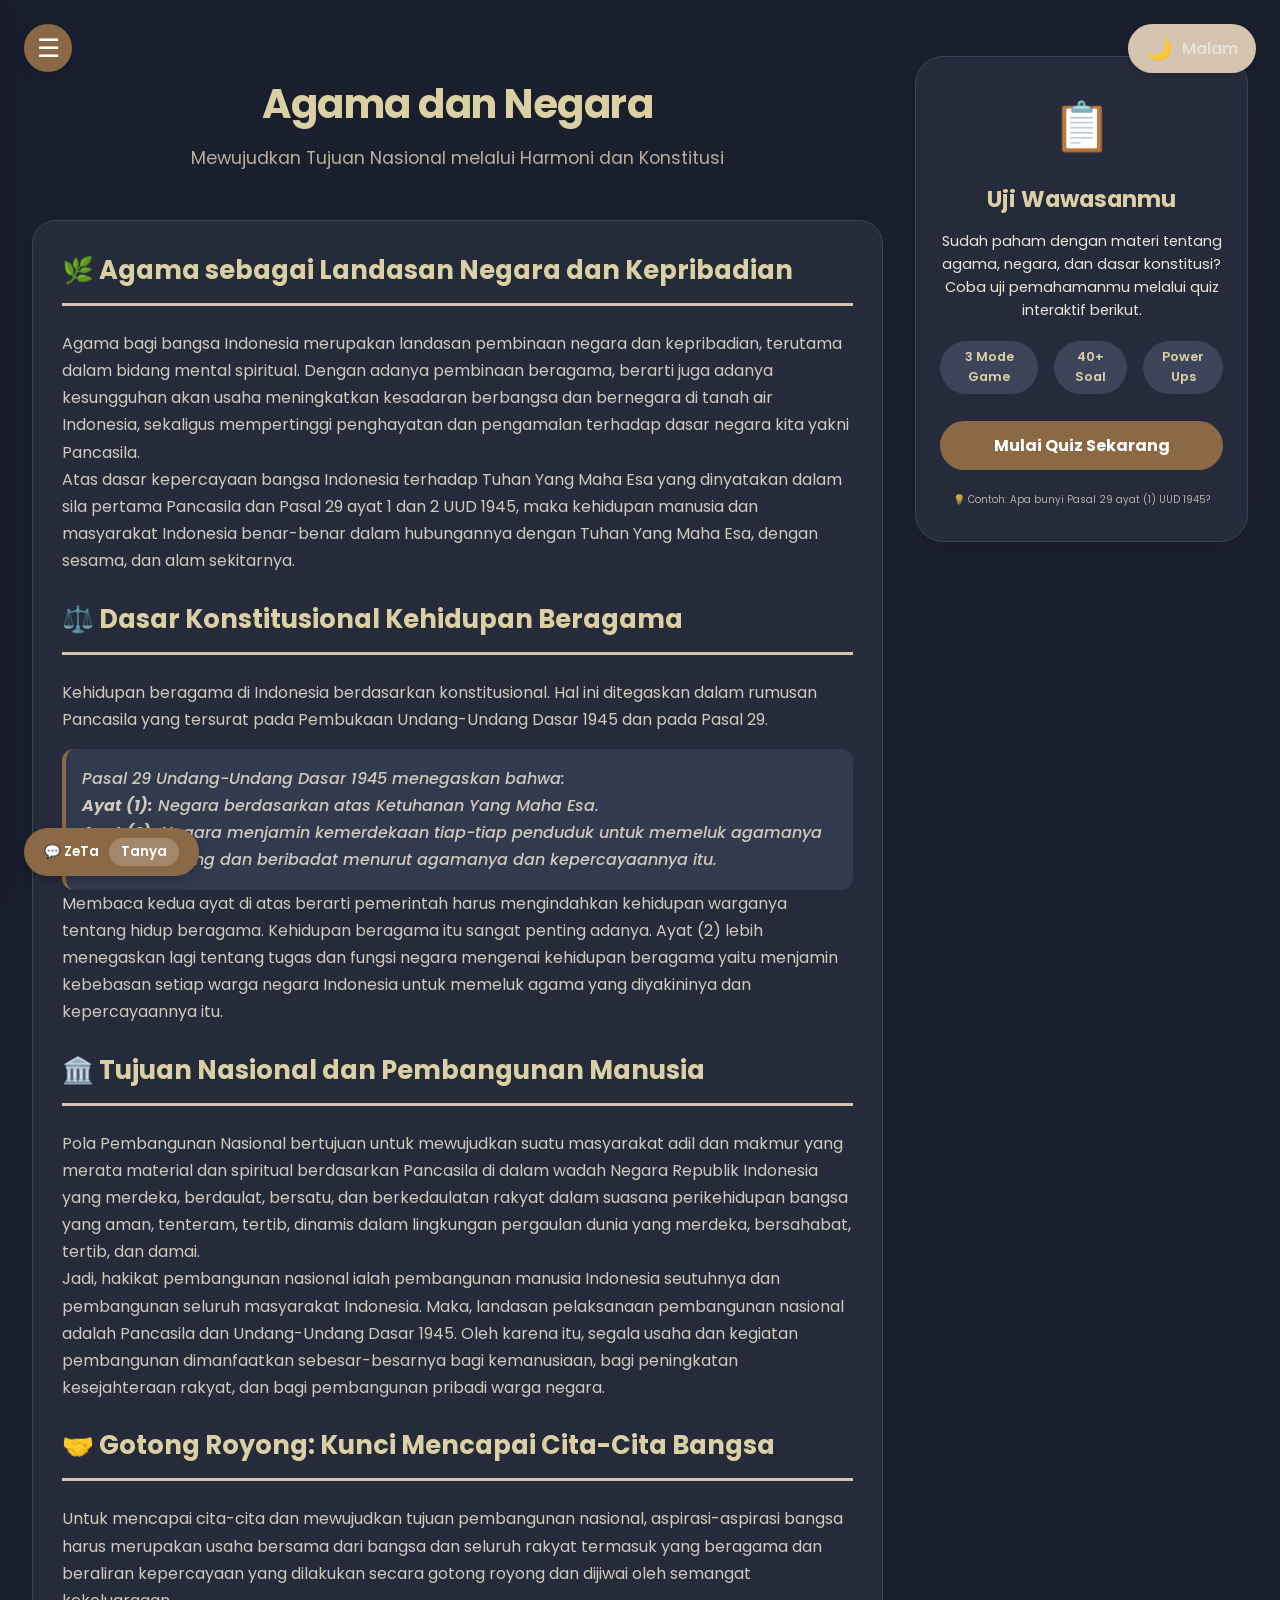
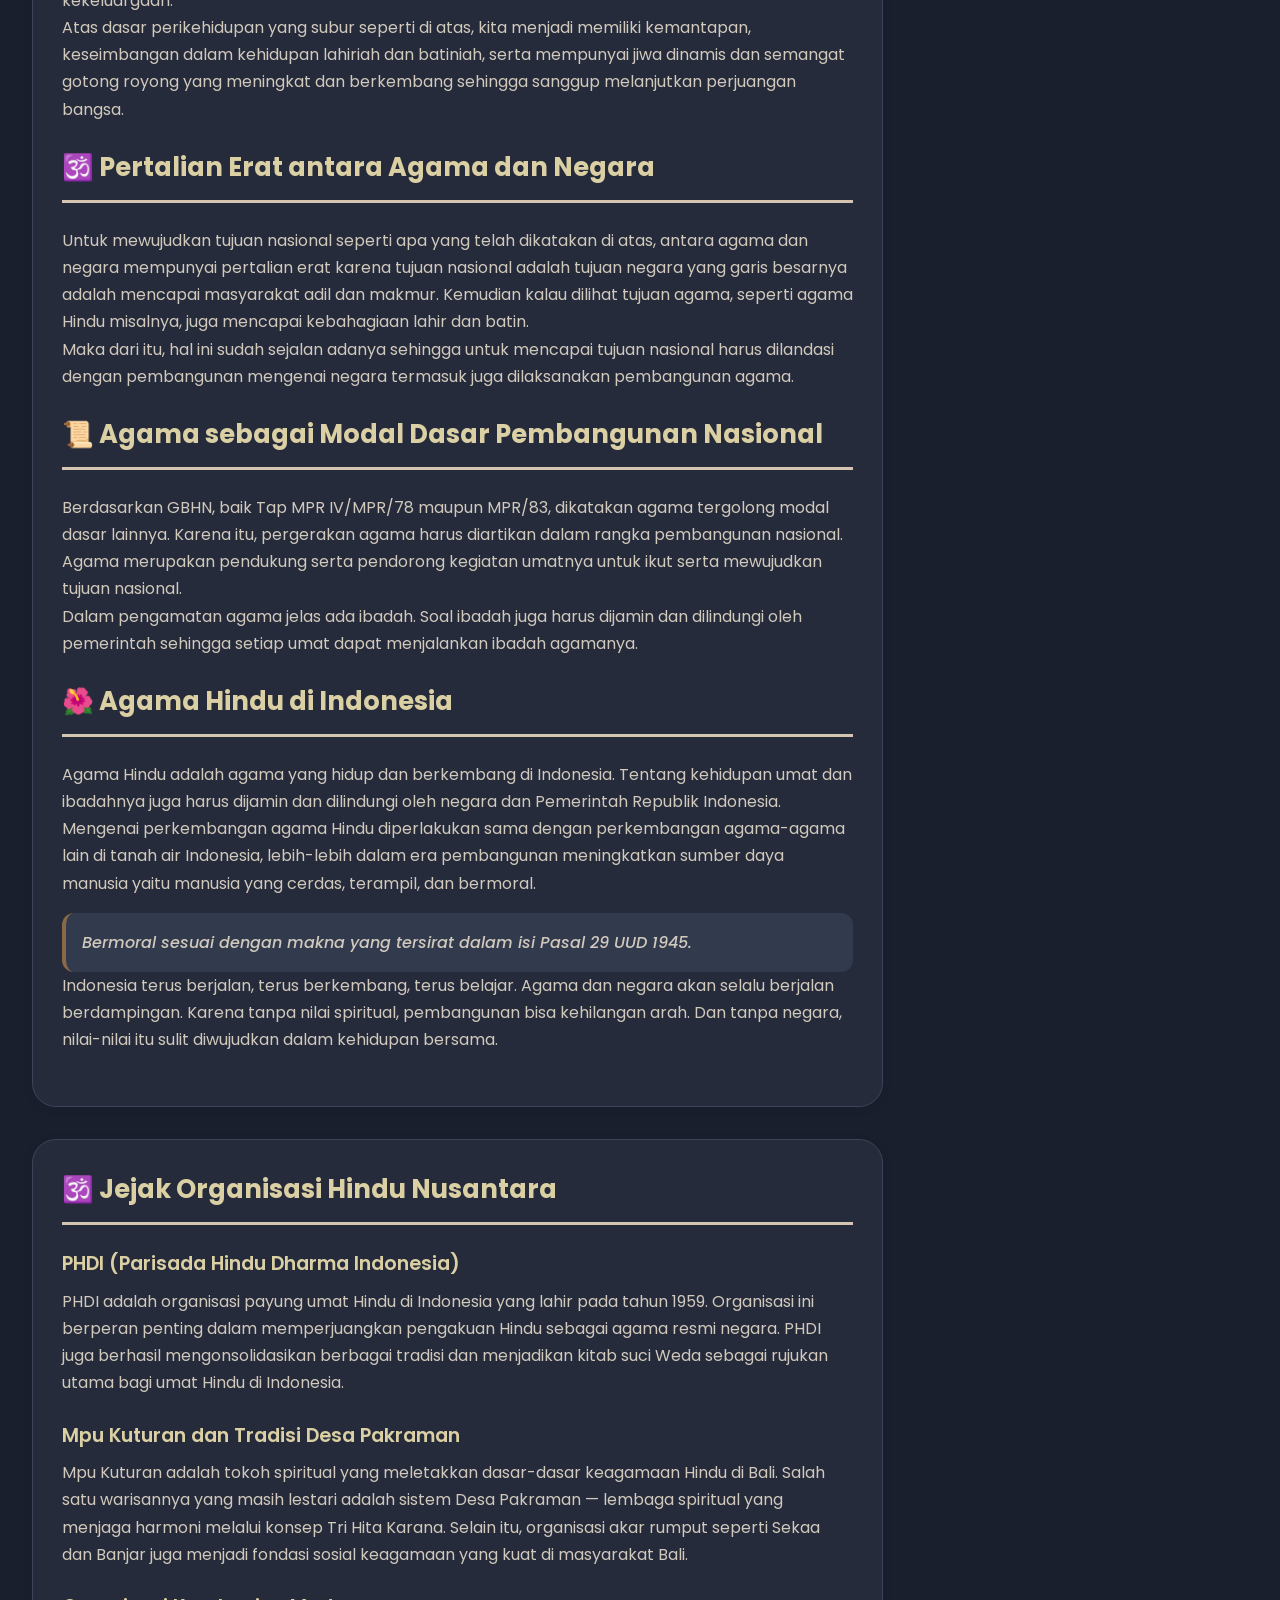
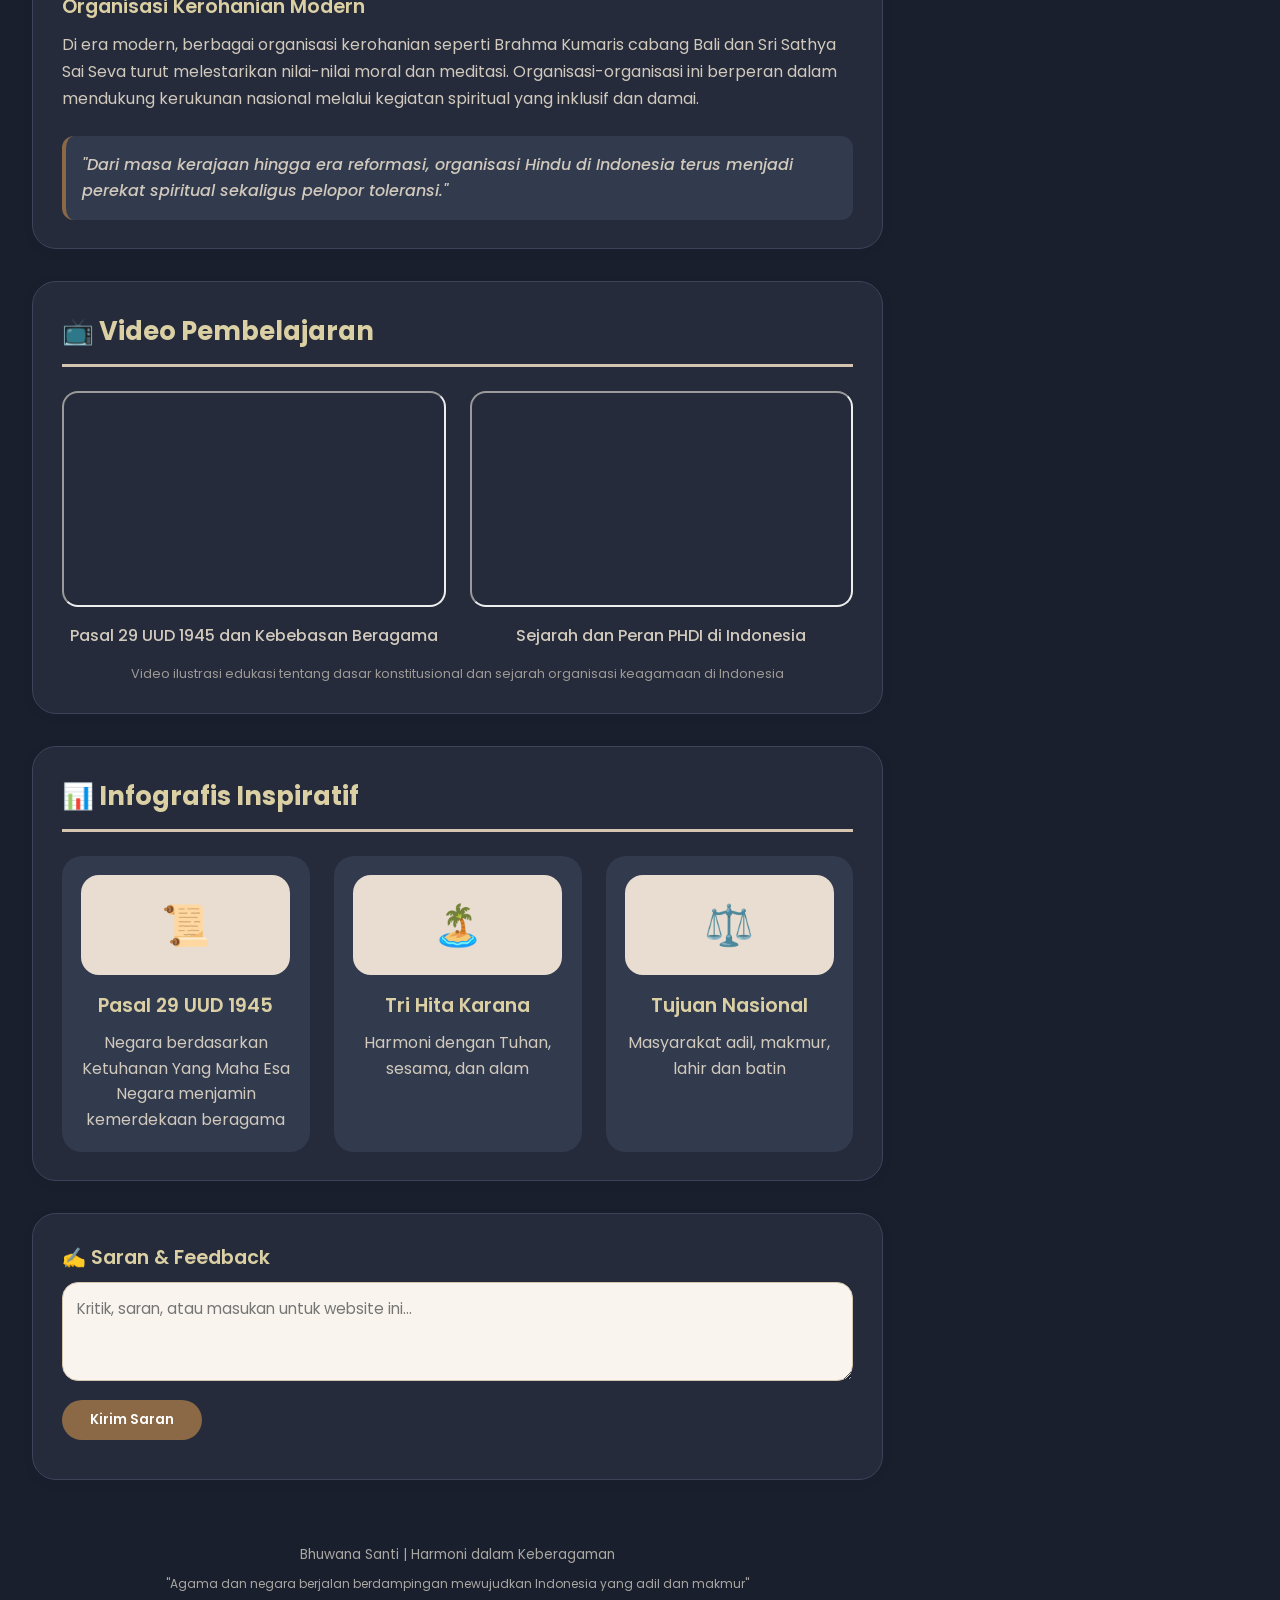
==== index.html @ 7b86520b "first deploy" ====
<!DOCTYPE html>
<html lang="id">
<head>
  <meta charset="UTF-8">
  <meta name="viewport" content="width=device-width, initial-scale=1.0, user-scalable=yes">
  <title>Bhuwana Santi | Harmoni Agama & Negara</title>
  <link rel="stylesheet" href="css/style.css">
  <link href="https://fonts.googleapis.com/css2?family=Poppins:wght@300;400;500;600;700;800&family=Quicksand:wght@400;500;600;700&display=swap" rel="stylesheet">
</head>
<body>

<div class="app-wrapper">
  <!-- Menu Hamburg -->
  <button class="menu-btn" id="menuBtn">☰</button>
  <div class="sidebar-overlay" id="sidebarOverlay"></div>
  <div class="sidebar-panel" id="sidebarPanel">
    <button class="close-side" id="closeSidebarBtn">✕</button>
    <div class="nav-links">
      <button class="nav-home nav-item">🏠 Beranda</button>
      <button class="nav-bot nav-item">💬 Tanya Bot ZeTa</button>
      <button class="nav-quiz nav-item">📋 Quiz Game</button>
      <button class="nav-feedback nav-item">✍️ Feedback & Saran</button>
    </div>
  </div>

  <!-- Fitur Siang Malam -->
  <div class="theme-toggle" id="dayNightToggle">
    <span class="toggle-icon" id="toggleIcon">☀️</span>
    <span id="modeLabel">Siang</span>
  </div>

  <!-- Bot pojok kiri bawah -->
  <button class="zeta-bot-float" id="openChatFloat">
    <span>💬 ZeTa</span>
    <span class="bubble-icon">Tanya</span>
  </button>

  <!-- Chat widget besar -->
  <div class="chat-widget-large" id="chatWidget">
    <div class="chat-header-large">
      <span>🤖 ZeTa | Asisten Spiritual & Sejarah Hindu</span>
      <button class="close-chat" id="closeChatBtn">✕</button>
    </div>
    <div class="chat-body-large" id="chatBody">
      <div class="bot-message">Salam sejahtera! Saya ZeTa, asisten virtual yang siap menjawab pertanyaan seputar hubungan agama dan negara, dasar konstitusi, serta nilai-nilai spiritual. Silakan bertanya!</div>
    </div>
    <div class="chat-input-area-large">
      <input type="text" id="chatInput" placeholder="Tanyakan sesuatu tentang agama, negara, atau UUD 1945...">
      <button id="sendChatBtn">Kirim</button>
    </div>
  </div>

  <!-- Layout Utama: 70% konten + 30% sidebar quiz -->
  <div class="main-layout">
    <!-- KOLOM KIRI (70% - MATERI UTAMA) -->
    <div class="content-main" id="mainContent">
      <!-- Hero -->
      <div class="hero-tulisan">
        <h1>Agama dan Negara</h1>
        <p>Mewujudkan Tujuan Nasional melalui Harmoni dan Konstitusi</p>
      </div>

      <!-- ========== MATERI UTAMA BERDASARKAN SOURCE ========== -->
      <section class="card materi-utama" id="materiSection">
        
        <div class="materi-block">
          <h2>🌿 Agama sebagai Landasan Negara dan Kepribadian</h2>
          <p>Agama bagi bangsa Indonesia merupakan landasan pembinaan negara dan kepribadian, terutama dalam bidang mental spiritual. Dengan adanya pembinaan beragama, berarti juga adanya kesungguhan akan usaha meningkatkan kesadaran berbangsa dan bernegara di tanah air Indonesia, sekaligus mempertinggi penghayatan dan pengamalan terhadap dasar negara kita yakni Pancasila.</p>
          <p>Atas dasar kepercayaan bangsa Indonesia terhadap Tuhan Yang Maha Esa yang dinyatakan dalam sila pertama Pancasila dan Pasal 29 ayat 1 dan 2 UUD 1945, maka kehidupan manusia dan masyarakat Indonesia benar-benar dalam hubungannya dengan Tuhan Yang Maha Esa, dengan sesama, dan alam sekitarnya.</p>
        </div>

        <div class="materi-block">
          <h2>⚖️ Dasar Konstitusional Kehidupan Beragama</h2>
          <p>Kehidupan beragama di Indonesia berdasarkan konstitusional. Hal ini ditegaskan dalam rumusan Pancasila yang tersurat pada Pembukaan Undang-Undang Dasar 1945 dan pada Pasal 29.</p>
          <p class="quote-text">Pasal 29 Undang-Undang Dasar 1945 menegaskan bahwa:<br>
          <strong>Ayat (1):</strong> Negara berdasarkan atas Ketuhanan Yang Maha Esa.<br>
          <strong>Ayat (2):</strong> Negara menjamin kemerdekaan tiap-tiap penduduk untuk memeluk agamanya masing-masing dan beribadat menurut agamanya dan kepercayaannya itu.</p>
          <p>Membaca kedua ayat di atas berarti pemerintah harus mengindahkan kehidupan warganya tentang hidup beragama. Kehidupan beragama itu sangat penting adanya. Ayat (2) lebih menegaskan lagi tentang tugas dan fungsi negara mengenai kehidupan beragama yaitu menjamin kebebasan setiap warga negara Indonesia untuk memeluk agama yang diyakininya dan kepercayaannya itu.</p>
        </div>

        <div class="materi-block">
          <h2>🏛️ Tujuan Nasional dan Pembangunan Manusia</h2>
          <p>Pola Pembangunan Nasional bertujuan untuk mewujudkan suatu masyarakat adil dan makmur yang merata material dan spiritual berdasarkan Pancasila di dalam wadah Negara Republik Indonesia yang merdeka, berdaulat, bersatu, dan berkedaulatan rakyat dalam suasana perikehidupan bangsa yang aman, tenteram, tertib, dinamis dalam lingkungan pergaulan dunia yang merdeka, bersahabat, tertib, dan damai.</p>
          <p>Jadi, hakikat pembangunan nasional ialah pembangunan manusia Indonesia seutuhnya dan pembangunan seluruh masyarakat Indonesia. Maka, landasan pelaksanaan pembangunan nasional adalah Pancasila dan Undang-Undang Dasar 1945. Oleh karena itu, segala usaha dan kegiatan pembangunan dimanfaatkan sebesar-besarnya bagi kemanusiaan, bagi peningkatan kesejahteraan rakyat, dan bagi pembangunan pribadi warga negara.</p>
        </div>

        <div class="materi-block">
          <h2>🤝 Gotong Royong: Kunci Mencapai Cita-Cita Bangsa</h2>
          <p>Untuk mencapai cita-cita dan mewujudkan tujuan pembangunan nasional, aspirasi-aspirasi bangsa harus merupakan usaha bersama dari bangsa dan seluruh rakyat termasuk yang beragama dan beraliran kepercayaan yang dilakukan secara gotong royong dan dijiwai oleh semangat kekeluargaan.</p>
          <p>Atas dasar perikehidupan yang subur seperti di atas, kita menjadi memiliki kemantapan, keseimbangan dalam kehidupan lahiriah dan batiniah, serta mempunyai jiwa dinamis dan semangat gotong royong yang meningkat dan berkembang sehingga sanggup melanjutkan perjuangan bangsa.</p>
        </div>

        <div class="materi-block">
          <h2>🕉️ Pertalian Erat antara Agama dan Negara</h2>
          <p>Untuk mewujudkan tujuan nasional seperti apa yang telah dikatakan di atas, antara agama dan negara mempunyai pertalian erat karena tujuan nasional adalah tujuan negara yang garis besarnya adalah mencapai masyarakat adil dan makmur. Kemudian kalau dilihat tujuan agama, seperti agama Hindu misalnya, juga mencapai kebahagiaan lahir dan batin.</p>
          <p>Maka dari itu, hal ini sudah sejalan adanya sehingga untuk mencapai tujuan nasional harus dilandasi dengan pembangunan mengenai negara termasuk juga dilaksanakan pembangunan agama.</p>
        </div>

        <div class="materi-block">
          <h2>📜 Agama sebagai Modal Dasar Pembangunan Nasional</h2>
          <p>Berdasarkan GBHN, baik Tap MPR IV/MPR/78 maupun MPR/83, dikatakan agama tergolong modal dasar lainnya. Karena itu, pergerakan agama harus diartikan dalam rangka pembangunan nasional. Agama merupakan pendukung serta pendorong kegiatan umatnya untuk ikut serta mewujudkan tujuan nasional.</p>
          <p>Dalam pengamatan agama jelas ada ibadah. Soal ibadah juga harus dijamin dan dilindungi oleh pemerintah sehingga setiap umat dapat menjalankan ibadah agamanya.</p>
        </div>

        <div class="materi-block">
          <h2>🌺 Agama Hindu di Indonesia</h2>
          <p>Agama Hindu adalah agama yang hidup dan berkembang di Indonesia. Tentang kehidupan umat dan ibadahnya juga harus dijamin dan dilindungi oleh negara dan Pemerintah Republik Indonesia. Mengenai perkembangan agama Hindu diperlakukan sama dengan perkembangan agama-agama lain di tanah air Indonesia, lebih-lebih dalam era pembangunan meningkatkan sumber daya manusia yaitu manusia yang cerdas, terampil, dan bermoral.</p>
          <p class="quote-text">Bermoral sesuai dengan makna yang tersirat dalam isi Pasal 29 UUD 1945.</p>
          <p>Indonesia terus berjalan, terus berkembang, terus belajar. Agama dan negara akan selalu berjalan berdampingan. Karena tanpa nilai spiritual, pembangunan bisa kehilangan arah. Dan tanpa negara, nilai-nilai itu sulit diwujudkan dalam kehidupan bersama.</p>
        </div>
      </section>

      <!-- Sejarah Organisasi Hindu di Indonesia -->
      <section class="card">
        <h2>🕉️ Jejak Organisasi Hindu Nusantara</h2>
        
        <div class="materi-block">
          <h3>PHDI (Parisada Hindu Dharma Indonesia)</h3>
          <p>PHDI adalah organisasi payung umat Hindu di Indonesia yang lahir pada tahun 1959. Organisasi ini berperan penting dalam memperjuangkan pengakuan Hindu sebagai agama resmi negara. PHDI juga berhasil mengonsolidasikan berbagai tradisi dan menjadikan kitab suci Weda sebagai rujukan utama bagi umat Hindu di Indonesia.</p>
        </div>

        <div class="materi-block">
          <h3>Mpu Kuturan dan Tradisi Desa Pakraman</h3>
          <p>Mpu Kuturan adalah tokoh spiritual yang meletakkan dasar-dasar keagamaan Hindu di Bali. Salah satu warisannya yang masih lestari adalah sistem Desa Pakraman — lembaga spiritual yang menjaga harmoni melalui konsep Tri Hita Karana. Selain itu, organisasi akar rumput seperti Sekaa dan Banjar juga menjadi fondasi sosial keagamaan yang kuat di masyarakat Bali.</p>
        </div>

        <div class="materi-block">
          <h3>Organisasi Kerohanian Modern</h3>
          <p>Di era modern, berbagai organisasi kerohanian seperti Brahma Kumaris cabang Bali dan Sri Sathya Sai Seva turut melestarikan nilai-nilai moral dan meditasi. Organisasi-organisasi ini berperan dalam mendukung kerukunan nasional melalui kegiatan spiritual yang inklusif dan damai.</p>
        </div>

        <p class="quote-text">"Dari masa kerajaan hingga era reformasi, organisasi Hindu di Indonesia terus menjadi perekat spiritual sekaligus pelopor toleransi."</p>
      </section>

      <!-- Video pembelajaran -->
      <section class="card">
        <h2>📺 Video Pembelajaran</h2>
        <div class="video-wrapper">
          <div class="video-card">
            <iframe src="https://www.youtube.com/embed/3bBm6S4QkUQ" title="Video Edukasi 1" allowfullscreen></iframe>
            <p>Pasal 29 UUD 1945 dan Kebebasan Beragama</p>
          </div>
          <div class="video-card">
            <iframe src="https://www.youtube.com/embed/9xIuK29E4ro" title="Video Edukasi 2" allowfullscreen></iframe>
            <p>Sejarah dan Peran PHDI di Indonesia</p>
          </div>
        </div>
        <p class="video-note">Video ilustrasi edukasi tentang dasar konstitusional dan sejarah organisasi keagamaan di Indonesia</p>
      </section>

      <!-- Infografis visual -->
      <section class="card">
        <h2>📊 Infografis Inspiratif</h2>
        <div class="infografis-grid">
          <div class="infografis-item">
            <div class="infografis-img-placeholder">
              <span class="infografis-icon">📜</span>
            </div>
            <h3>Pasal 29 UUD 1945</h3>
            <p>Negara berdasarkan Ketuhanan Yang Maha Esa<br>Negara menjamin kemerdekaan beragama</p>
          </div>
          <div class="infografis-item">
            <div class="infografis-img-placeholder">
              <span class="infografis-icon">🏝️</span>
            </div>
            <h3>Tri Hita Karana</h3>
            <p>Harmoni dengan Tuhan, sesama, dan alam</p>
          </div>
          <div class="infografis-item">
            <div class="infografis-img-placeholder">
              <span class="infografis-icon">⚖️</span>
            </div>
            <h3>Tujuan Nasional</h3>
            <p>Masyarakat adil, makmur, lahir dan batin</p>
          </div>
        </div>
      </section>

      <!-- Feedback & saran -->
      <section class="card feedback-section" id="feedbackSection">
        <h3>✍️ Saran & Feedback</h3>
        <textarea id="feedbackText" rows="3" placeholder="Kritik, saran, atau masukan untuk website ini..."></textarea>
        <button id="submitFeedbackBtn" class="btn-submit">Kirim Saran</button>
        <p id="feedbackMsg" class="feedback-message"></p>
      </section>
      
      <footer>
        <p>Bhuwana Santi | Harmoni dalam Keberagaman</p>
        <p style="font-size: 0.75rem; margin-top: 0.5rem;">"Agama dan negara berjalan berdampingan mewujudkan Indonesia yang adil dan makmur"</p>
      </footer>
    </div>

    <!-- KOLOM KANAN (30% - QUIZ COVER) -->
    <div class="sidebar-quiz">
      <div class="quiz-cover-card">
        <div class="quiz-cover-icon">📋</div>
        <h3>Uji Wawasanmu</h3>
        <p>Sudah paham dengan materi tentang agama, negara, dan dasar konstitusi? Coba uji pemahamanmu melalui quiz interaktif berikut.</p>
        <div class="quiz-stats">
          <span class="stat-badge">3 Mode Game</span>
          <span class="stat-badge">40+ Soal</span>
          <span class="stat-badge">Power Ups</span>
        </div>
        <button class="btn-start-quiz" id="startQuizBtn">Mulai Quiz Sekarang</button>
        <div class="quiz-preview">
          <small>💡 Contoh: Apa bunyi Pasal 29 ayat (1) UUD 1945?</small>
        </div>
      </div>
    </div>
  </div>
</div>

<script src="js/main.js"></script>
</body>
</html>
---- css/style.css ----
/* ========== GLOBAL RESET ========== */
* {
  margin: 0;
  padding: 0;
  box-sizing: border-box;
}

body {
  background-color: #F5EDE0;
  color: #2D2418;
  font-family: 'Poppins', 'Quicksand', 'Segoe UI', sans-serif;
  line-height: 1.6;
  transition: background 0.3s ease, color 0.3s ease;
}

/* Mode Malam - Kontras tetap terjaga */
body.night-mode {
  background-color: #1a1f2e;
  color: #E8E2D4;
}

body.night-mode .card,
body.night-mode .sidebar-panel,
body.night-mode .feedback-section,
body.night-mode .quiz-cover-card,
body.night-mode .chat-widget-large,
body.night-mode .quiz-game-container {
  background-color: #252B3B;
  color: #ECE5D8;
  border-color: #3D4459;
}

body.night-mode .materi-block h3,
body.night-mode .card h2,
body.night-mode .card h3 {
  color: #DBCFA4;
}

body.night-mode .quiz-option-item {
  background-color: #323A4E;
  color: #ECE5D8;
}

body.night-mode .quiz-option-item.selected {
  background-color: #5B6D8F;
}

body.night-mode .stat-badge {
  background-color: #3D4459;
  color: #DBCFA4;
}

body.night-mode .quiz-cover-card h3 {
  color: #DBCFA4;
}

/* Layout Utama */
.app-wrapper {
  max-width: 1400px;
  margin: 0 auto;
  padding: 1.5rem 2rem;
  position: relative;
}

/* Layout 70% - 30% */
.main-layout {
  display: flex;
  gap: 2rem;
  margin-top: 2rem;
  flex-wrap: wrap;
}

.content-main {
  flex: 0 0 70%;
  min-width: 0;
}

.sidebar-quiz {
  flex: 0 0 calc(30% - 2rem);
  position: sticky;
  top: 2rem;
  align-self: flex-start;
}

@media (max-width: 992px) {
  .main-layout {
    flex-direction: column;
  }
  .content-main {
    flex: 1 1 100%;
  }
  .sidebar-quiz {
    flex: 1 1 100%;
    position: static;
  }
  .chat-widget-large {
    width: 90% !important;
    left: 5% !important;
    right: 5% !important;
  }
  .hero-tulisan h1 {
    font-size: 1.8rem !important;
  }
}

/* ========== HERO - JUDUL TENGAH ========== */
.hero-tulisan {
  text-align: center;
  margin-bottom: 2rem;
  padding: 1rem;
}

.hero-tulisan h1 {
  font-size: 2.5rem;
  font-weight: 700;
  color: #5C3A1E;
  letter-spacing: -0.5px;
  margin-bottom: 0.5rem;
}

body.night-mode .hero-tulisan h1 {
  color: #DBCFA4;
}

.hero-tulisan p {
  font-size: 1.1rem;
  color: #6B4C33;
  font-weight: 400;
}

body.night-mode .hero-tulisan p {
  color: #B8AD9A;
}

/* ========== SIDEBAR MENU ========== */
.menu-btn {
  position: fixed;
  top: 1.5rem;
  left: 1.5rem;
  background: #8B6946;
  border: none;
  font-size: 1.6rem;
  cursor: pointer;
  width: 48px;
  height: 48px;
  border-radius: 50%;
  display: flex;
  align-items: center;
  justify-content: center;
  box-shadow: 0 4px 12px rgba(0,0,0,0.15);
  z-index: 1001;
  color: white;
  transition: 0.2s;
}

.menu-btn:hover {
  background: #6E4F32;
  transform: scale(1.02);
}

.sidebar-overlay {
  position: fixed;
  top: 0;
  left: 0;
  width: 100%;
  height: 100%;
  background: rgba(0,0,0,0.5);
  z-index: 1002;
  visibility: hidden;
  opacity: 0;
  transition: 0.2s;
}

.sidebar-overlay.active {
  visibility: visible;
  opacity: 1;
}

.sidebar-panel {
  position: fixed;
  top: 0;
  left: -300px;
  width: 300px;
  height: 100%;
  background: #FFF8F0;
  box-shadow: 4px 0 25px rgba(0,0,0,0.2);
  z-index: 1003;
  transition: left 0.25s ease;
  padding: 2rem 1.5rem;
  display: flex;
  flex-direction: column;
  gap: 2rem;
}

.sidebar-panel.open {
  left: 0;
}

.close-side {
  background: none;
  border: none;
  font-size: 1.5rem;
  align-self: flex-end;
  cursor: pointer;
  color: #5C3A1E;
  font-weight: 600;
}

.nav-links {
  display: flex;
  flex-direction: column;
  gap: 1rem;
}

.nav-item {
  background: #E8DDD0;
  border: 2px solid #C4B5A0;
  border-radius: 60px;
  padding: 12px 20px;
  font-size: 1.1rem;
  font-weight: 600;
  text-align: left;
  cursor: pointer;
  color: #3D2B1C;
  transition: all 0.2s;
  font-family: 'Poppins', sans-serif;
}

.nav-item:hover {
  background: #D4C4B0;
  border-color: #8B6946;
  transform: translateX(5px);
}

body.night-mode .sidebar-panel {
  background: #252B3B;
}

body.night-mode .nav-item {
  background: #323A4E;
  border-color: #4A5168;
  color: #ECE5D8;
}

body.night-mode .nav-item:hover {
  background: #4A5168;
  border-color: #8B6946;
}

/* ========== FITUR SIANG MALAM ========== */
.theme-toggle {
  position: fixed;
  top: 1.5rem;
  right: 1.5rem;
  background: #D4C4B0;
  border-radius: 60px;
  padding: 8px 18px;
  display: flex;
  align-items: center;
  gap: 10px;
  z-index: 1000;
  font-weight: 600;
  cursor: pointer;
  box-shadow: 0 2px 8px rgba(0,0,0,0.1);
  transition: all 0.2s;
  font-family: 'Poppins', sans-serif;
}

.theme-toggle:hover {
  transform: scale(1.02);
  background: #C4B19A;
}

.theme-toggle:active {
  transform: scale(0.98);
}

.toggle-icon {
  font-size: 1.3rem;
}

/* ========== CHAT WIDGET ========== */
.chat-widget-large {
  position: fixed;
  top: 50%;
  left: 50%;
  transform: translate(-50%, -50%);
  width: 600px;
  max-width: 90vw;
  height: 520px;
  max-height: 80vh;
  background: #FFFFFF;
  border-radius: 28px;
  box-shadow: 0 25px 50px rgba(0,0,0,0.3);
  z-index: 2000;
  display: none;
  flex-direction: column;
  overflow: hidden;
  border: 1px solid #D4C4B0;
}

.chat-widget-large.show {
  display: flex;
}

.chat-header-large {
  background: #7C5F42;
  color: white;
  padding: 16px 20px;
  display: flex;
  justify-content: space-between;
  align-items: center;
  font-weight: 600;
  font-size: 1rem;
}

.close-chat {
  background: none;
  border: none;
  color: white;
  font-size: 1.3rem;
  cursor: pointer;
  padding: 0 8px;
}

.chat-body-large {
  flex: 1;
  padding: 16px;
  overflow-y: auto;
  display: flex;
  flex-direction: column;
  gap: 12px;
  background: #F9F5EE;
}

body.night-mode .chat-body-large {
  background: #1E2433;
}

.bot-message, .user-message {
  padding: 12px 16px;
  border-radius: 18px;
  max-width: 85%;
  word-wrap: break-word;
  line-height: 1.5;
  font-size: 0.95rem;
}

.bot-message {
  background: #E8DDD0;
  align-self: flex-start;
  color: #2D2418;
}

.user-message {
  background: #8B6946;
  align-self: flex-end;
  color: white;
}

.chat-input-area-large {
  display: flex;
  padding: 12px;
  border-top: 1px solid #D4C4B0;
  gap: 10px;
  background: white;
}

.chat-input-area-large input {
  flex: 1;
  padding: 12px 18px;
  border: 1px solid #D4C4B0;
  border-radius: 40px;
  outline: none;
  font-family: 'Poppins', sans-serif;
  font-size: 0.9rem;
}

.chat-input-area-large button {
  background: #8B6946;
  border: none;
  padding: 0 22px;
  border-radius: 40px;
  color: white;
  cursor: pointer;
  font-weight: 600;
  font-family: 'Poppins', sans-serif;
  transition: 0.2s;
}

.chat-input-area-large button:hover {
  background: #6E4F32;
}

/* ========== ZETA BOT FLOAT ========== */
.zeta-bot-float {
  position: fixed;
  bottom: 1.5rem;
  left: 1.5rem;
  background: #8B6946;
  border-radius: 60px;
  padding: 10px 20px;
  display: flex;
  align-items: center;
  gap: 10px;
  cursor: pointer;
  z-index: 1000;
  border: none;
  font-weight: 600;
  box-shadow: 0 4px 12px rgba(0,0,0,0.2);
  color: white;
  font-family: 'Poppins', sans-serif;
  transition: 0.2s;
}

.zeta-bot-float:hover {
  background: #6E4F32;
  transform: scale(1.02);
}

.bubble-icon {
  background: rgba(255,255,255,0.2);
  border-radius: 40px;
  padding: 4px 12px;
  font-size: 0.85rem;
}

/* ========== CARD & KOMPONEN ========== */
.card {
  background: #FFFFFF;
  border-radius: 24px;
  padding: 1.8rem;
  margin-bottom: 2rem;
  box-shadow: 0 2px 12px rgba(0,0,0,0.06);
  border: 1px solid #E8DDD0;
}

.card h2 {
  font-size: 1.6rem;
  font-weight: 700;
  color: #5C3A1E;
  margin-bottom: 1.5rem;
  padding-bottom: 0.75rem;
  border-bottom: 3px solid #D4C4B0;
}

.card h3 {
  font-size: 1.2rem;
  font-weight: 600;
  color: #6B4C33;
  margin-bottom: 0.5rem;
}

.materi-block {
  margin-bottom: 1.5rem;
}

.materi-block p {
  color: #3D2B1C;
  line-height: 1.7;
}

body.night-mode .card p,
body.night-mode .materi-block p {
  color: #D1C9BC;
}

.quote-text {
  font-style: italic;
  padding: 1rem;
  background: #F5EDE0;
  border-left: 4px solid #8B6946;
  border-radius: 12px;
  margin-top: 1rem;
  font-weight: 500;
  color: #5C3A1E;
}

body.night-mode .quote-text {
  background: #323A4E;
  color: #DBCFA4;
}

/* Video Section */
.video-wrapper {
  display: flex;
  gap: 1.5rem;
  flex-wrap: wrap;
}

.video-card {
  flex: 1;
  min-width: 240px;
}

.video-card iframe {
  width: 100%;
  border-radius: 16px;
  aspect-ratio: 16/9;
}

.video-card p {
  margin-top: 0.5rem;
  text-align: center;
  font-weight: 500;
}

.video-note {
  font-size: 0.8rem;
  margin-top: 1rem;
  text-align: center;
  opacity: 0.7;
}

/* Infografis */
.infografis-grid {
  display: flex;
  flex-wrap: wrap;
  gap: 1.5rem;
  margin-top: 1rem;
}

.infografis-item {
  flex: 1;
  text-align: center;
  background: #F5F0E8;
  border-radius: 20px;
  padding: 1.2rem;
  transition: transform 0.2s;
}

.infografis-item:hover {
  transform: translateY(-3px);
}

.infografis-img-placeholder {
  background: #E8DDD0;
  height: 100px;
  border-radius: 18px;
  display: flex;
  align-items: center;
  justify-content: center;
  margin-bottom: 1rem;
}

.infografis-icon {
  font-size: 2.5rem;
}

body.night-mode .infografis-item {
  background: #323A4E;
}

/* Feedback Section */
.feedback-section textarea {
  width: 100%;
  padding: 14px;
  border-radius: 16px;
  border: 1px solid #D4C4B0;
  background: #F9F5EE;
  font-family: 'Poppins', sans-serif;
  font-size: 0.95rem;
}

.btn-submit {
  background: #8B6946;
  border: none;
  padding: 10px 28px;
  border-radius: 40px;
  color: white;
  margin-top: 12px;
  cursor: pointer;
  font-weight: 600;
  font-family: 'Poppins', sans-serif;
  transition: 0.2s;
}

.btn-submit:hover {
  background: #6E4F32;
}

.feedback-message {
  margin-top: 10px;
  font-size: 0.85rem;
}

footer {
  text-align: center;
  padding: 2rem 0 1rem;
  font-size: 0.85rem;
  opacity: 0.7;
}

/* ========== QUIZ COVER CARD (KANAN) ========== */
.quiz-cover-card {
  background: #FFFFFF;
  border-radius: 28px;
  padding: 2rem 1.5rem;
  text-align: center;
  box-shadow: 0 8px 24px rgba(0,0,0,0.08);
  border: 1px solid #E8DDD0;
}

.quiz-cover-icon {
  font-size: 3rem;
  margin-bottom: 1rem;
}

.quiz-cover-card h3 {
  font-size: 1.4rem;
  font-weight: 700;
  margin-bottom: 0.75rem;
  color: #8B6946;
}

.quiz-cover-card p {
  margin-bottom: 1rem;
  font-size: 0.9rem;
}

.quiz-stats {
  display: flex;
  justify-content: center;
  gap: 1rem;
  margin: 1.2rem 0;
}

.stat-badge {
  background: #E8DDD0;
  padding: 6px 14px;
  border-radius: 40px;
  font-size: 0.8rem;
  font-weight: 600;
  color: #5C3A1E;
}

.btn-start-quiz {
  background: #8B6946;
  color: white;
  border: none;
  padding: 12px 28px;
  border-radius: 60px;
  font-size: 1rem;
  font-weight: 700;
  cursor: pointer;
  margin-top: 0.5rem;
  transition: 0.2s;
  width: 100%;
  font-family: 'Poppins', sans-serif;
}

.btn-start-quiz:hover {
  background: #6E4F32;
  transform: translateY(-2px);
}

.quiz-preview {
  margin-top: 1.2rem;
  font-size: 0.75rem;
  opacity: 0.7;
}

/* ========== QUIZ PAGE (quiz.html) ========== */
.quiz-page-body {
  background: linear-gradient(135deg, #F5EDE0 0%, #EBE0D0 100%);
  min-height: 100vh;
  display: flex;
  align-items: center;
  justify-content: center;
  padding: 2rem;
}

.quiz-game-container {
  max-width: 750px;
  width: 100%;
  background: #FFFFFF;
  border-radius: 32px;
  padding: 2rem;
  box-shadow: 0 20px 40px rgba(0,0,0,0.1);
}

.quiz-header {
  text-align: center;
  margin-bottom: 2rem;
}

.quiz-header h1 {
  font-size: 1.8rem;
  font-weight: 700;
  color: #5C3A1E;
  margin-bottom: 0.3rem;
}

.btn-back-home {
  background: none;
  border: none;
  font-size: 0.9rem;
  color: #8B6946;
  cursor: pointer;
  margin-bottom: 1rem;
  font-weight: 600;
  display: inline-block;
}

.btn-back-home:hover {
  text-decoration: underline;
}

.quiz-game-area {
  margin-top: 1rem;
}

.quiz-progress {
  font-size: 0.9rem;
  font-weight: 600;
  color: #8B6946;
  margin-bottom: 1rem;
  text-align: center;
}

.quiz-question-text {
  font-size: 1.25rem;
  font-weight: 600;
  margin: 1rem 0 1.5rem;
  line-height: 1.5;
  text-align: center;
}

.quiz-options-list {
  display: flex;
  flex-direction: column;
  gap: 12px;
  margin: 1.5rem 0;
}

.quiz-option-item {
  background: #F5F0E8;
  padding: 14px 20px;
  border-radius: 60px;
  cursor: pointer;
  transition: 0.15s;
  font-weight: 500;
  border: 1px solid transparent;
}

.quiz-option-item:hover {
  background: #E8DDD0;
  transform: translateX(5px);
}

.quiz-option-item.selected {
  background: #8B6946;
  color: white;
  border-color: #6E4F32;
}

.quiz-navigation {
  display: flex;
  justify-content: space-between;
  margin: 1.5rem 0;
  gap: 1rem;
}

.quiz-nav-btn {
  flex: 1;
  padding: 12px 20px;
  background: #8B6946;
  border: none;
  border-radius: 60px;
  cursor: pointer;
  font-weight: 600;
  color: white;
  transition: 0.2s;
}

.quiz-nav-btn:hover:not(:disabled) {
  background: #6E4F32;
}

.quiz-nav-btn:disabled {
  background: #D4C4B0;
  cursor: not-allowed;
  opacity: 0.6;
}

.quiz-result-area {
  margin-top: 1.5rem;
  font-weight: 600;
  text-align: center;
}
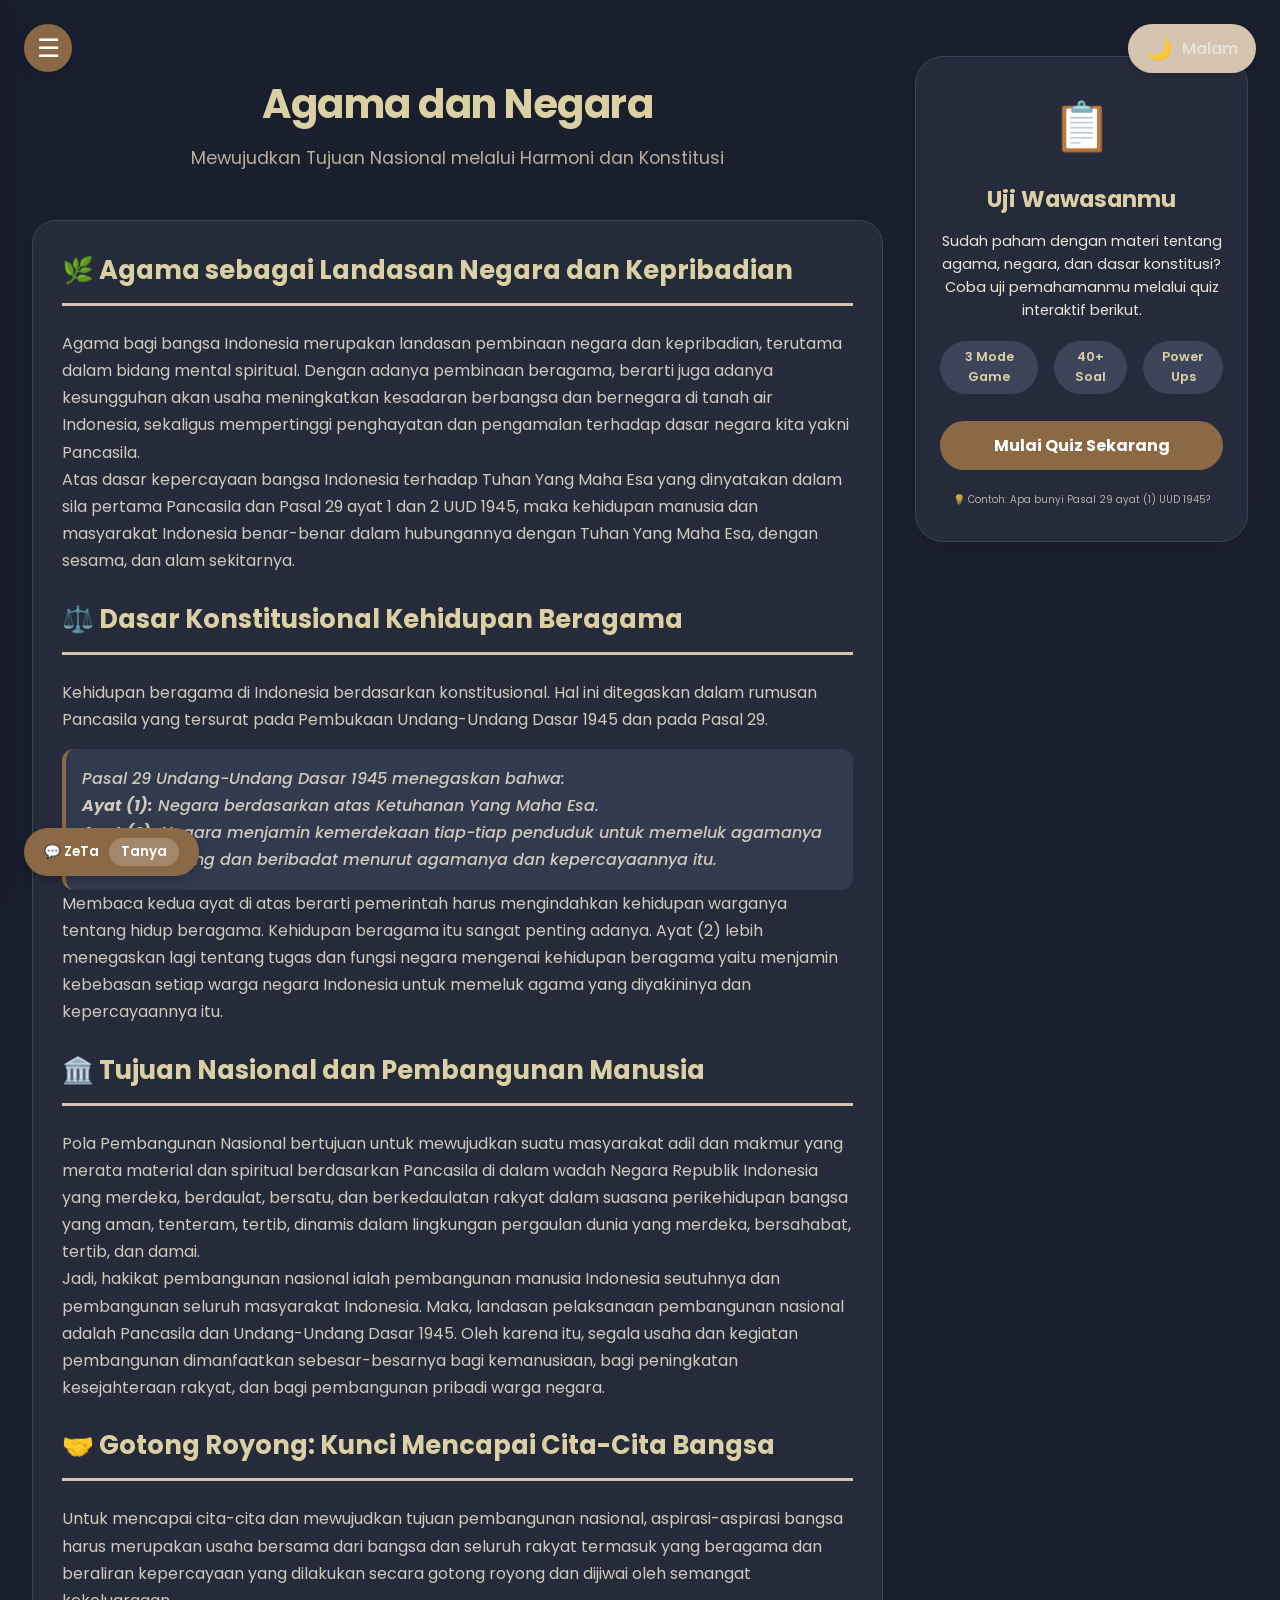
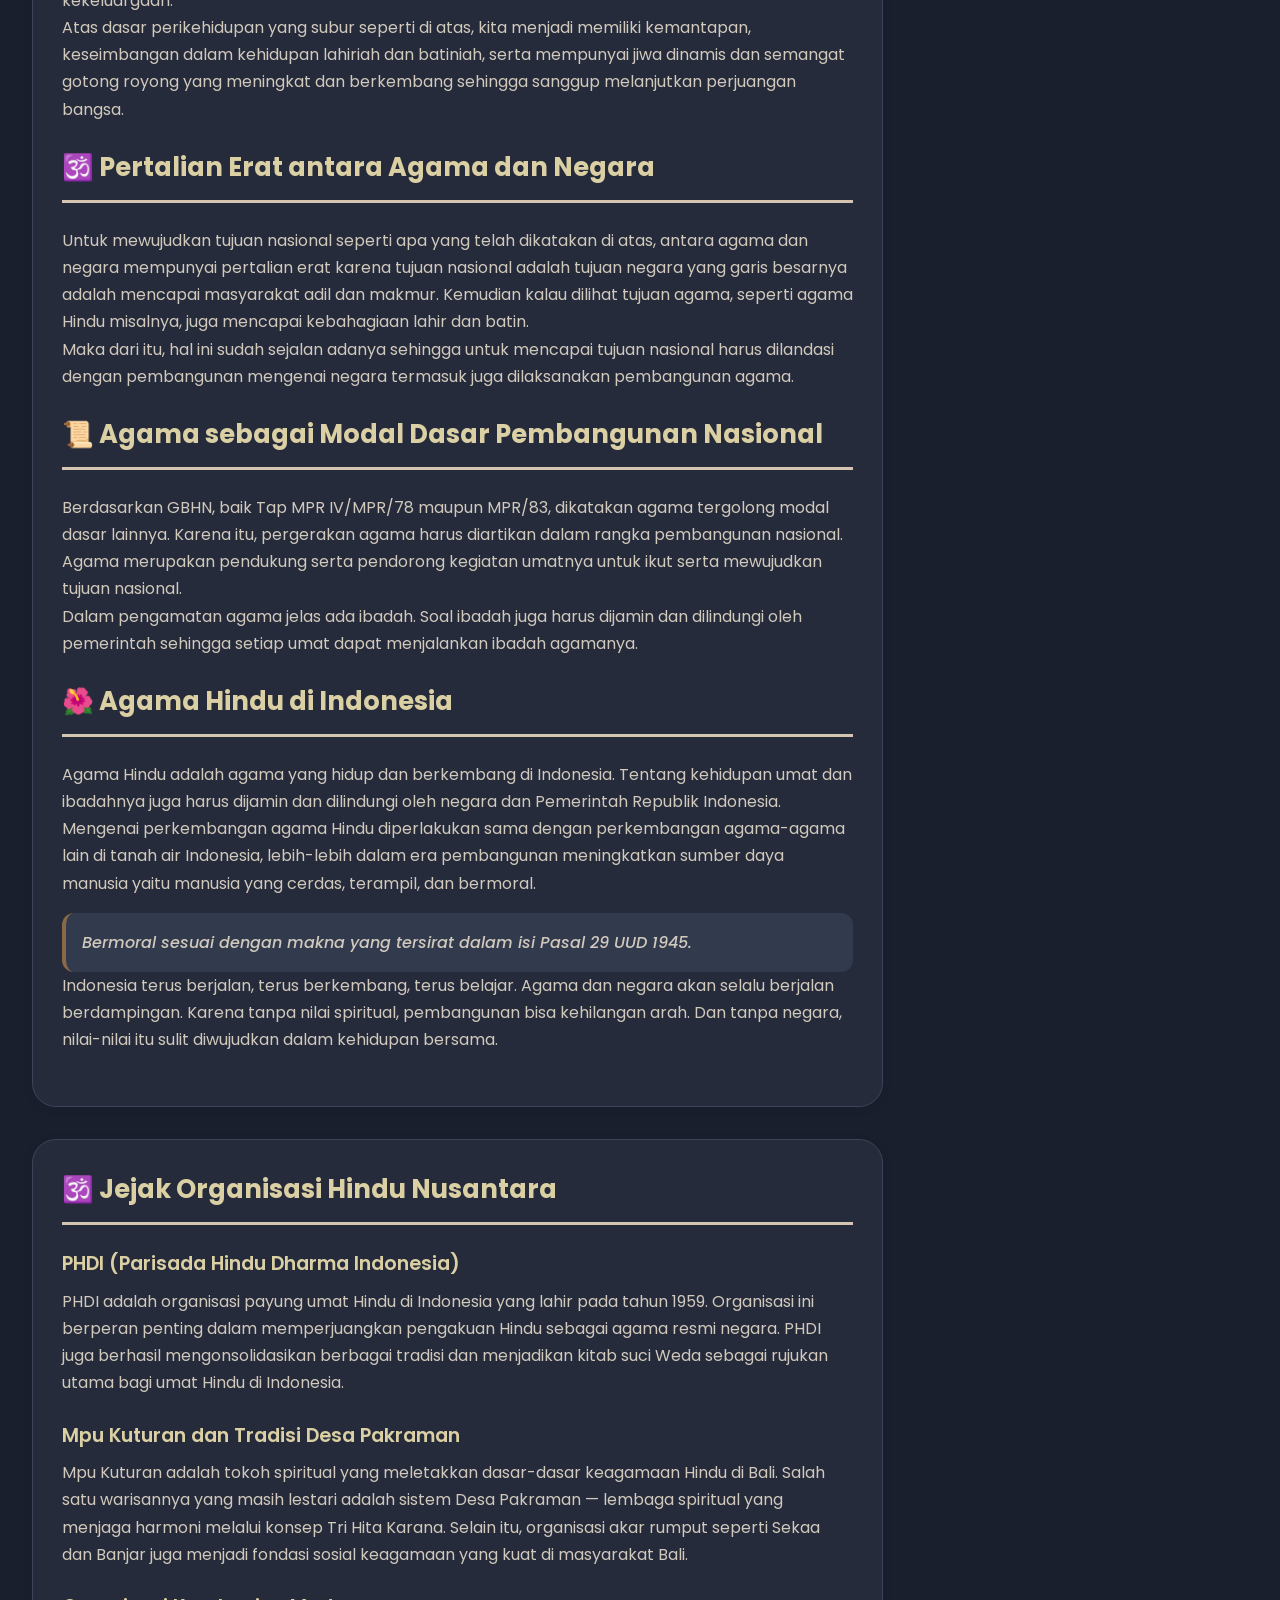
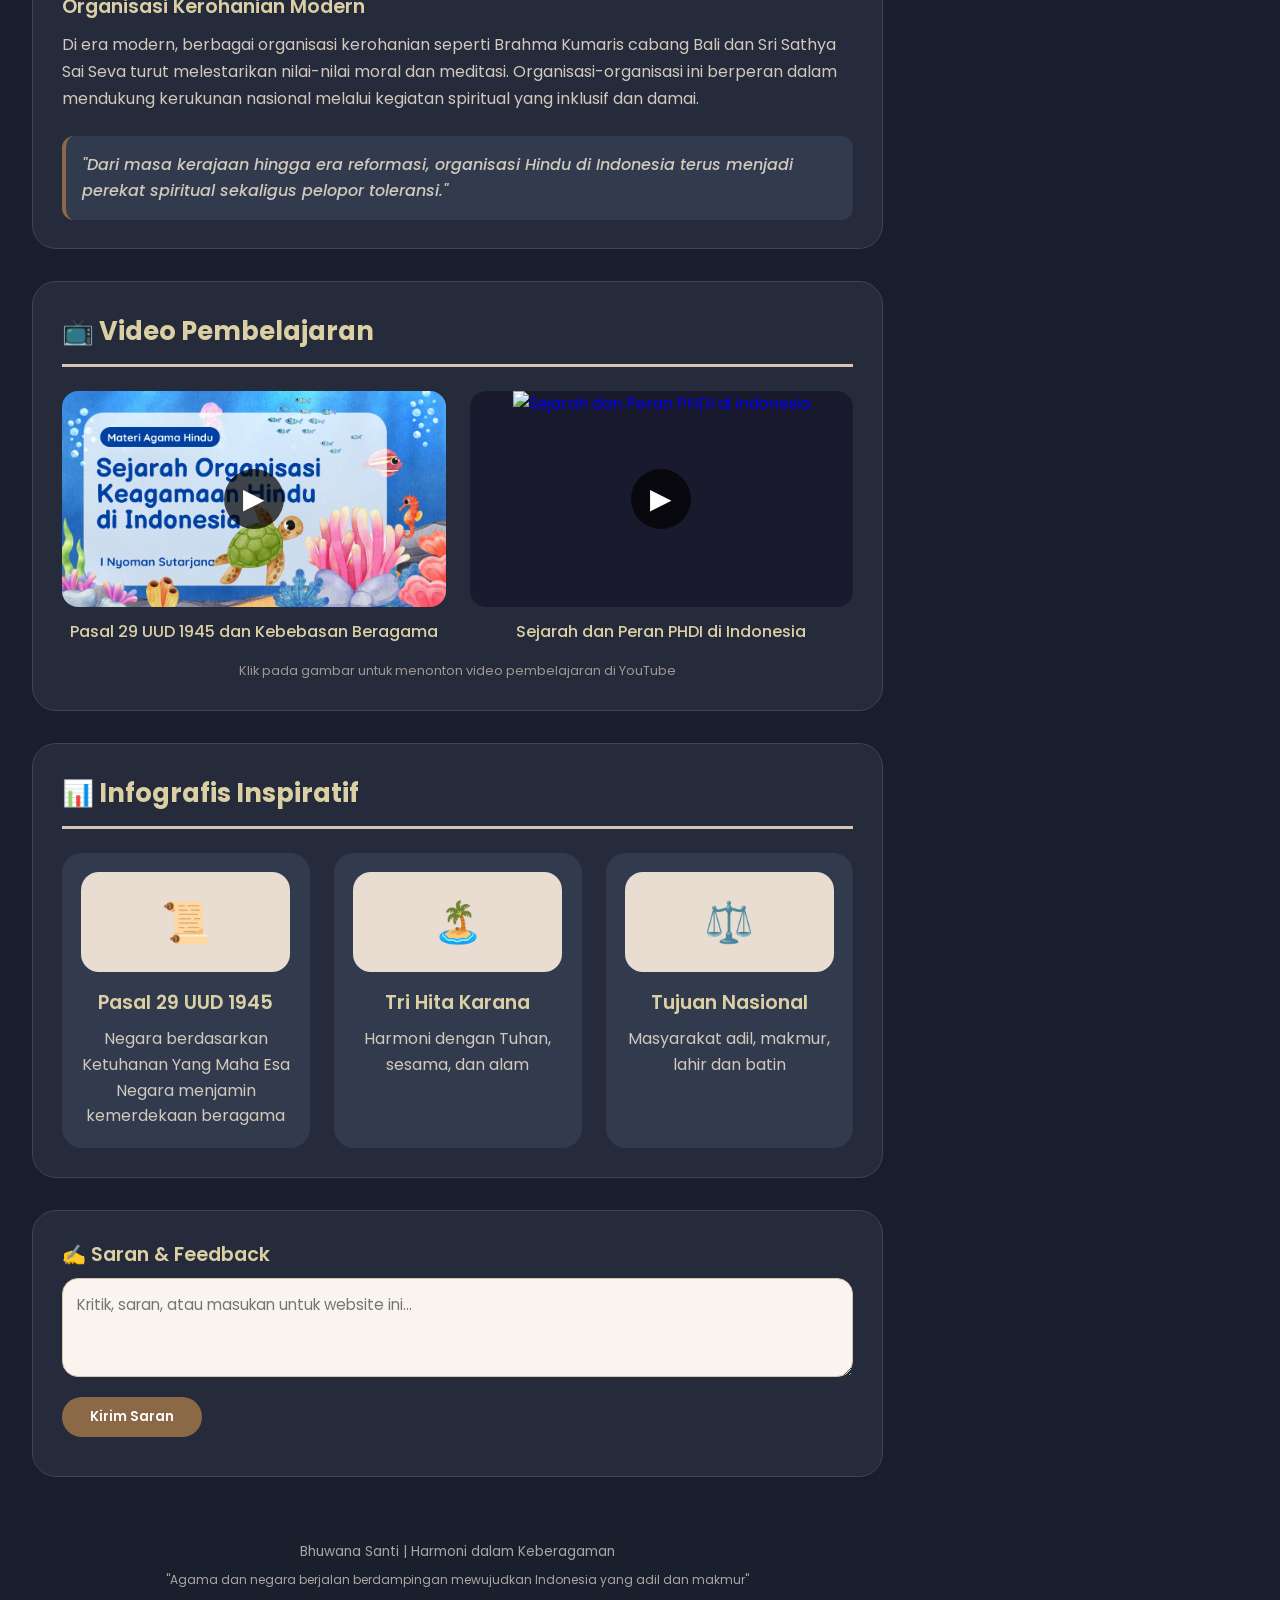
==== commit 77e36dbd: "update" ====
--- a/index.html
+++ b/index.html
@@ -3,7 +3,7 @@
 <head>
   <meta charset="UTF-8">
   <meta name="viewport" content="width=device-width, initial-scale=1.0, user-scalable=yes">
-  <title>Bhuwana Santi | Harmoni Agama & Negara</title>
+  <title>Harmoni Agama & Negara</title>
   <link rel="stylesheet" href="css/style.css">
   <link href="https://fonts.googleapis.com/css2?family=Poppins:wght@300;400;500;600;700;800&family=Quicksand:wght@400;500;600;700&display=swap" rel="stylesheet">
 </head>
@@ -137,17 +137,26 @@
         <h2>📺 Video Pembelajaran</h2>
         <div class="video-wrapper">
           <div class="video-card">
-            <iframe src="https://www.youtube.com/embed/3bBm6S4QkUQ" title="Video Edukasi 1" allowfullscreen></iframe>
-            <p>Pasal 29 UUD 1945 dan Kebebasan Beragama</p>
+            <a href="https://youtu.be/wt_t67dRALk?si=U7rBJPdjQbxAaC4t" target="_blank" rel="noopener noreferrer" class="video-link">
+              <div class="video-thumbnail">
+                <img src="assets/vid2.png" alt="Pasal 29 UUD 1945 dan Kebebasan Beragama" class="thumbnail-img">
+                <div class="play-button">▶</div>
+              </div>
+              <p>Pasal 29 UUD 1945 dan Kebebasan Beragama</p>
+            </a>
           </div>
           <div class="video-card">
-            <iframe src="https://www.youtube.com/embed/9xIuK29E4ro" title="Video Edukasi 2" allowfullscreen></iframe>
-            <p>Sejarah dan Peran PHDI di Indonesia</p>
-          </div>
-        </div>
-        <p class="video-note">Video ilustrasi edukasi tentang dasar konstitusional dan sejarah organisasi keagamaan di Indonesia</p>
-      </section>
-
+            <a href="https://youtu.be/ONNjdmWBMNo?si=3VElLBIASoW7fMr7" target="_blank" rel="noopener noreferrer" class="video-link">
+              <div class="video-thumbnail">
+                <img src="https://img.youtube.com/vi/ONNjdmWBMNo/maxresdefault.jpg" alt="Sejarah dan Peran PHDI di Indonesia" class="thumbnail-img">
+                <div class="play-button">▶</div>
+              </div>
+              <p>Sejarah dan Peran PHDI di Indonesia</p>
+            </a>
+          </div>
+        </div>
+        <p class="video-note">Klik pada gambar untuk menonton video pembelajaran di YouTube</p>
+      </section>
       <!-- Infografis visual -->
       <section class="card">
         <h2>📊 Infografis Inspiratif</h2>
--- a/css/style.css
+++ b/css/style.css
@@ -481,7 +481,7 @@
   color: #DBCFA4;
 }
 
-/* Video Section */
+/* ========== VIDEO PEMBELAJARAN DENGAN THUMBNAIL ========== */
 .video-wrapper {
   display: flex;
   gap: 1.5rem;
@@ -491,18 +491,71 @@
 .video-card {
   flex: 1;
   min-width: 240px;
-}
-
-.video-card iframe {
+  text-align: center;
+}
+
+.video-link {
+  text-decoration: none;
+  display: block;
+  transition: transform 0.3s ease;
+}
+
+.video-link:hover {
+  transform: translateY(-5px);
+}
+
+.video-thumbnail {
+  position: relative;
+  border-radius: 16px;
+  overflow: hidden;
+  aspect-ratio: 16/9;
+  background: #1a1a2e;
+  cursor: pointer;
+}
+
+.thumbnail-img {
   width: 100%;
-  border-radius: 16px;
-  aspect-ratio: 16/9;
+  height: 100%;
+  object-fit: cover;
+  transition: transform 0.3s ease;
+}
+
+.video-link:hover .thumbnail-img {
+  transform: scale(1.05);
+}
+
+.play-button {
+  position: absolute;
+  top: 50%;
+  left: 50%;
+  transform: translate(-50%, -50%);
+  width: 60px;
+  height: 60px;
+  background: rgba(0, 0, 0, 0.7);
+  border-radius: 50%;
+  display: flex;
+  align-items: center;
+  justify-content: center;
+  font-size: 28px;
+  color: white;
+  transition: all 0.3s ease;
+}
+
+.video-link:hover .play-button {
+  background: #8B6946;
+  width: 70px;
+  height: 70px;
+  font-size: 36px;
 }
 
 .video-card p {
-  margin-top: 0.5rem;
-  text-align: center;
+  margin-top: 0.75rem;
   font-weight: 500;
+  color: #5C3A1E;
+}
+
+body.night-mode .video-card p {
+  color: #DBCFA4;
 }
 
 .video-note {
@@ -512,6 +565,20 @@
   opacity: 0.7;
 }
 
+/* Responsive untuk video thumbnail */
+@media (max-width: 600px) {
+  .play-button {
+    width: 40px;
+    height: 40px;
+    font-size: 18px;
+  }
+  
+  .video-link:hover .play-button {
+    width: 50px;
+    height: 50px;
+    font-size: 24px;
+  }
+}
 /* Infografis */
 .infografis-grid {
   display: flex;
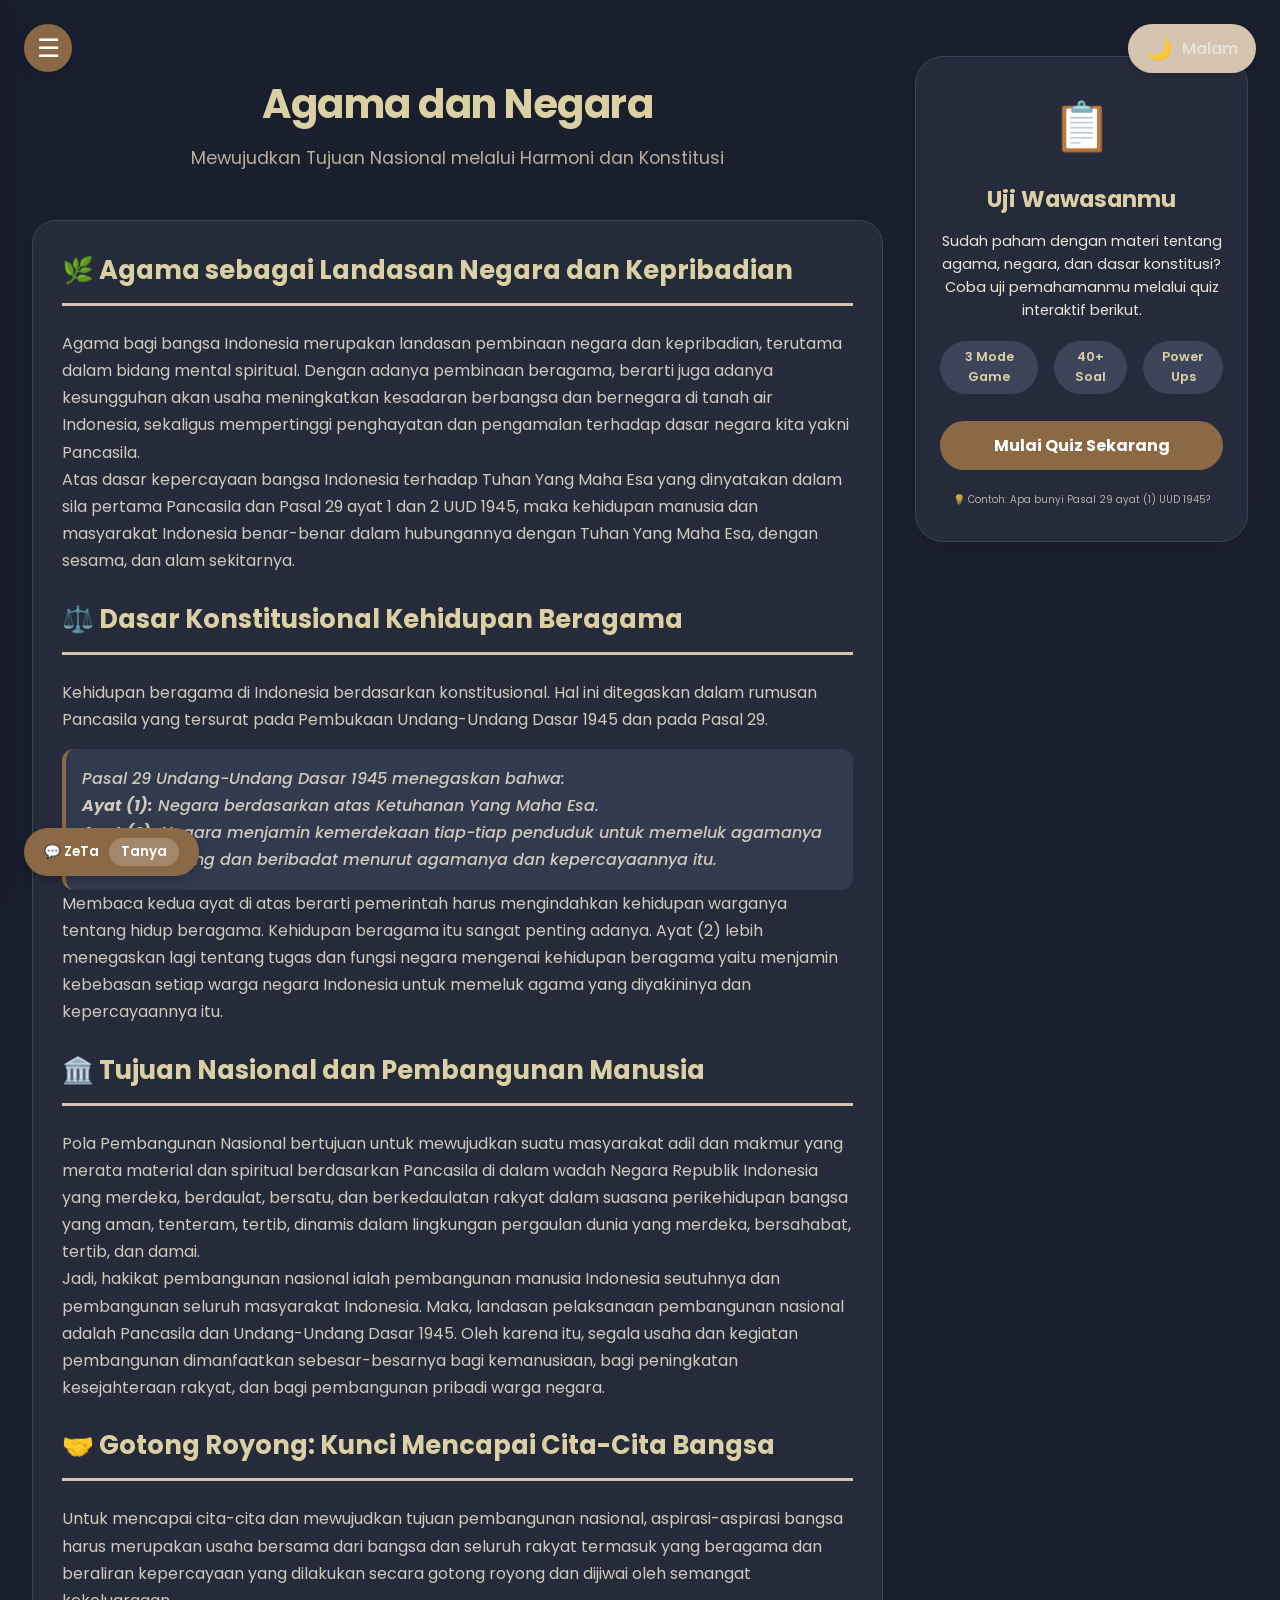
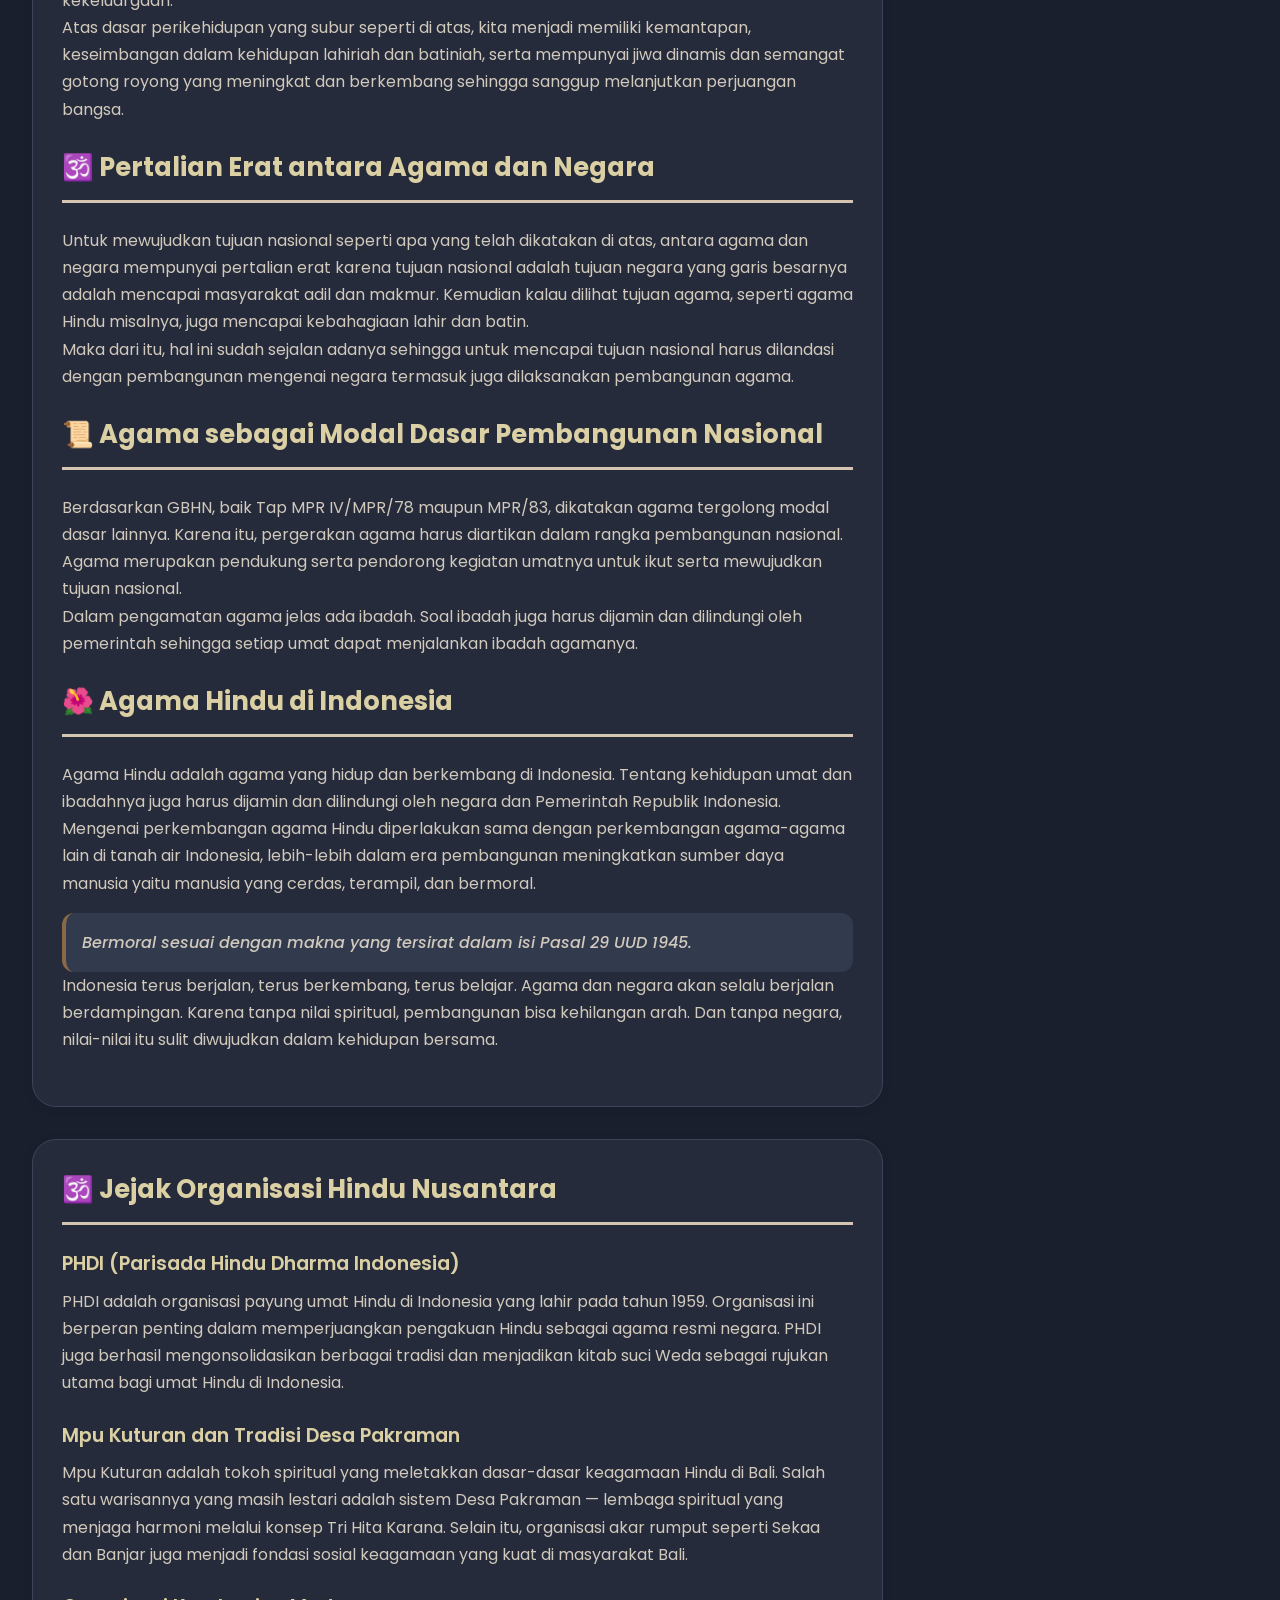
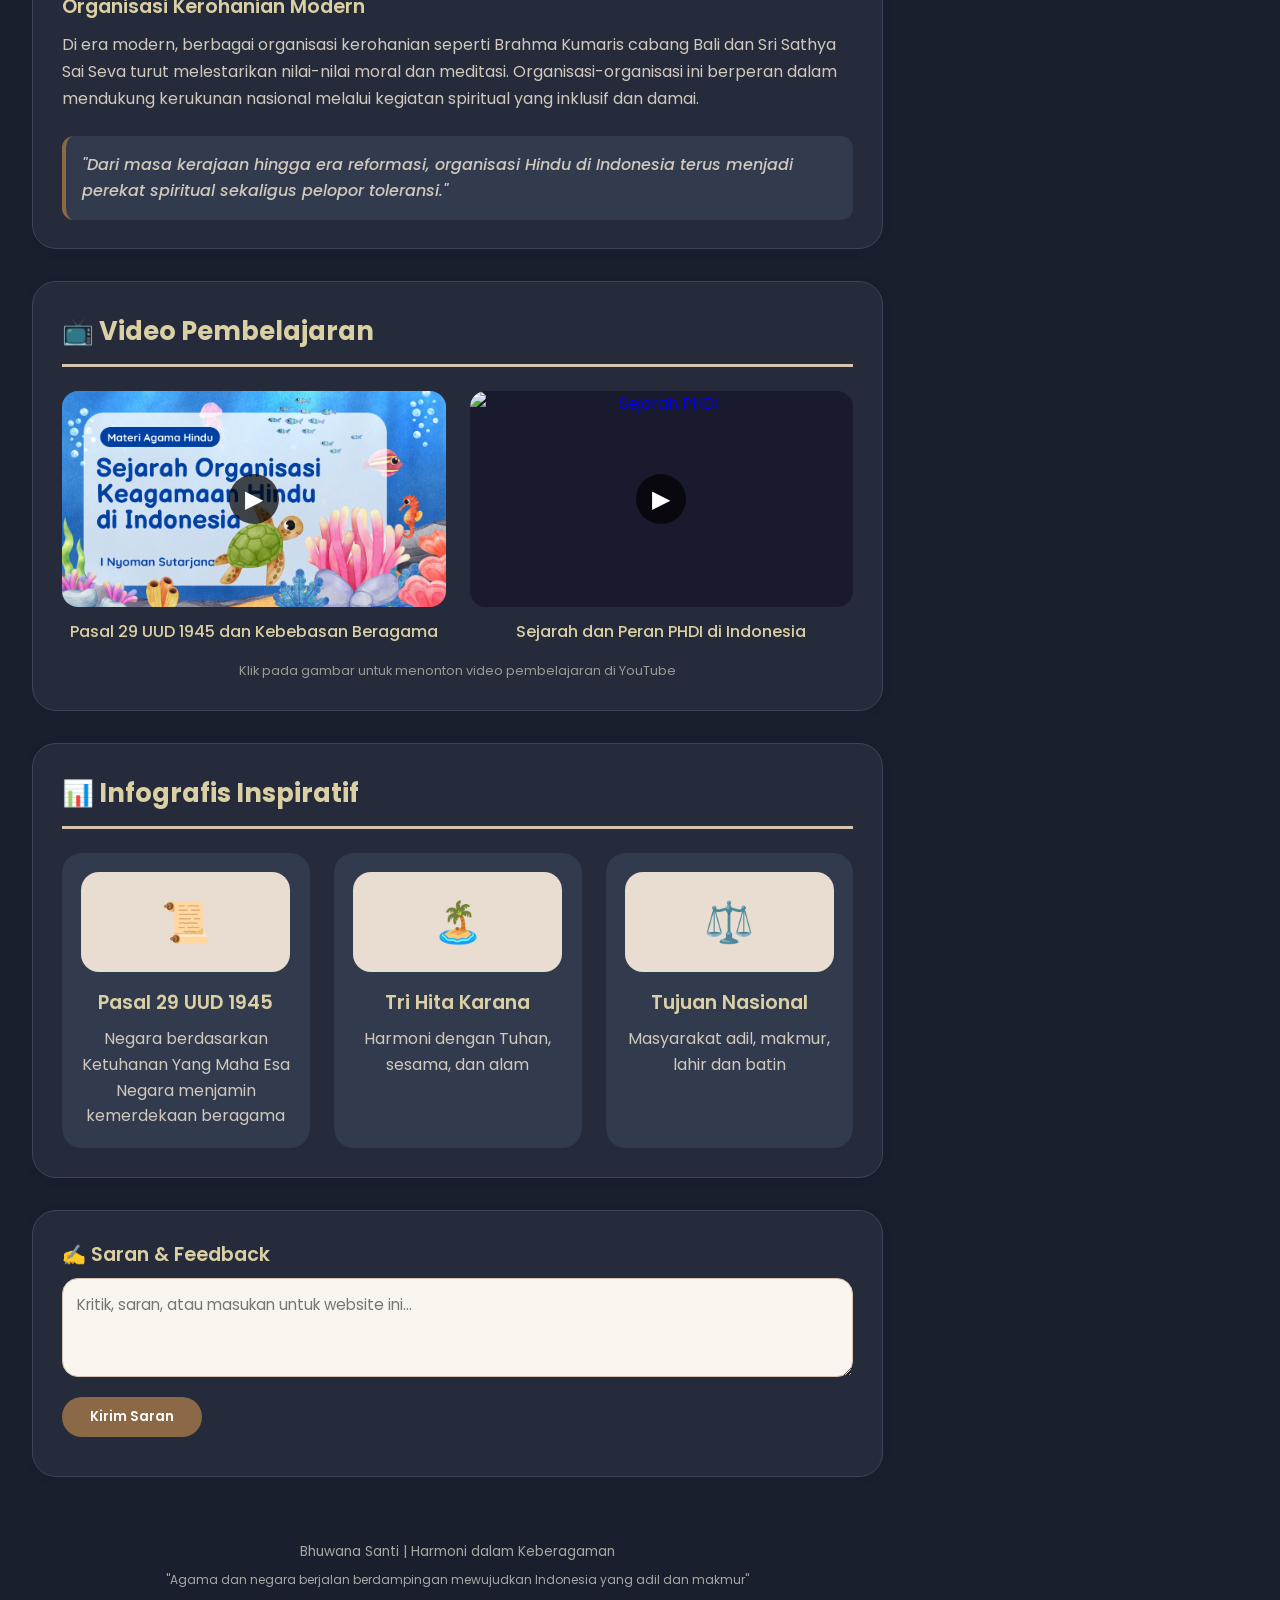
==== commit d762c8e7: "Update" ====
--- a/index.html
+++ b/index.html
@@ -1,224 +1,279 @@
 <!DOCTYPE html>
 <html lang="id">
+
 <head>
   <meta charset="UTF-8">
   <meta name="viewport" content="width=device-width, initial-scale=1.0, user-scalable=yes">
   <title>Harmoni Agama & Negara</title>
   <link rel="stylesheet" href="css/style.css">
-  <link href="https://fonts.googleapis.com/css2?family=Poppins:wght@300;400;500;600;700;800&family=Quicksand:wght@400;500;600;700&display=swap" rel="stylesheet">
+  <link
+    href="https://fonts.googleapis.com/css2?family=Poppins:wght@300;400;500;600;700;800&family=Quicksand:wght@400;500;600;700&display=swap"
+    rel="stylesheet">
 </head>
+
 <body>
 
-<div class="app-wrapper">
-  <!-- Menu Hamburg -->
-  <button class="menu-btn" id="menuBtn">☰</button>
-  <div class="sidebar-overlay" id="sidebarOverlay"></div>
-  <div class="sidebar-panel" id="sidebarPanel">
-    <button class="close-side" id="closeSidebarBtn">✕</button>
-    <div class="nav-links">
-      <button class="nav-home nav-item">🏠 Beranda</button>
-      <button class="nav-bot nav-item">💬 Tanya Bot ZeTa</button>
-      <button class="nav-quiz nav-item">📋 Quiz Game</button>
-      <button class="nav-feedback nav-item">✍️ Feedback & Saran</button>
+  <div class="app-wrapper">
+    <!-- Menu Hamburg -->
+    <button class="menu-btn" id="menuBtn">☰</button>
+    <div class="sidebar-overlay" id="sidebarOverlay"></div>
+    <div class="sidebar-panel" id="sidebarPanel">
+      <button class="close-side" id="closeSidebarBtn">✕</button>
+      <div class="nav-links">
+        <button class="nav-home nav-item">🏠 Beranda</button>
+        <button class="nav-bot nav-item">💬 Tanya Bot ZeTa</button>
+        <button class="nav-quiz nav-item">📋 Quiz Game</button>
+        <button class="nav-feedback nav-item">✍️ Feedback & Saran</button>
+      </div>
+    </div>
+
+    <!-- Fitur Siang Malam -->
+    <div class="theme-toggle" id="dayNightToggle">
+      <span class="toggle-icon" id="toggleIcon">☀️</span>
+      <span id="modeLabel">Siang</span>
+    </div>
+
+    <!-- Bot pojok kiri bawah -->
+    <button class="zeta-bot-float" id="openChatFloat">
+      <span>💬 ZeTa</span>
+      <span class="bubble-icon">Tanya</span>
+    </button>
+
+    <!-- Chat widget besar -->
+    <div class="chat-widget-large" id="chatWidget">
+      <div class="chat-header-large">
+        <span>🤖 ZeTa | Asisten Spiritual & Sejarah Hindu</span>
+        <button class="close-chat" id="closeChatBtn">✕</button>
+      </div>
+      <div class="chat-body-large" id="chatBody">
+        <div class="bot-message">Salam sejahtera! Saya ZeTa, asisten virtual yang siap menjawab pertanyaan seputar
+          hubungan agama dan negara, dasar konstitusi, serta nilai-nilai spiritual. Silakan bertanya!</div>
+      </div>
+      <div class="chat-input-area-large">
+        <input type="text" id="chatInput" placeholder="Tanyakan sesuatu tentang agama, negara, atau UUD 1945...">
+        <button id="sendChatBtn">Kirim</button>
+      </div>
+    </div>
+
+    <!-- Layout Utama: 70% konten + 30% sidebar quiz -->
+    <div class="main-layout">
+      <!-- KOLOM KIRI (70% - MATERI UTAMA) -->
+      <div class="content-main" id="mainContent">
+        <!-- Hero -->
+        <div class="hero-tulisan">
+          <h1>Agama dan Negara</h1>
+          <p>Mewujudkan Tujuan Nasional melalui Harmoni dan Konstitusi</p>
+        </div>
+
+        <!-- ========== MATERI UTAMA BERDASARKAN SOURCE ========== -->
+        <section class="card materi-utama" id="materiSection">
+
+          <div class="materi-block">
+            <h2>🌿 Agama sebagai Landasan Negara dan Kepribadian</h2>
+            <p>Agama bagi bangsa Indonesia merupakan landasan pembinaan negara dan kepribadian, terutama dalam bidang
+              mental spiritual. Dengan adanya pembinaan beragama, berarti juga adanya kesungguhan akan usaha
+              meningkatkan kesadaran berbangsa dan bernegara di tanah air Indonesia, sekaligus mempertinggi penghayatan
+              dan pengamalan terhadap dasar negara kita yakni Pancasila.</p>
+            <p>Atas dasar kepercayaan bangsa Indonesia terhadap Tuhan Yang Maha Esa yang dinyatakan dalam sila pertama
+              Pancasila dan Pasal 29 ayat 1 dan 2 UUD 1945, maka kehidupan manusia dan masyarakat Indonesia benar-benar
+              dalam hubungannya dengan Tuhan Yang Maha Esa, dengan sesama, dan alam sekitarnya.</p>
+          </div>
+
+          <div class="materi-block">
+            <h2>⚖️ Dasar Konstitusional Kehidupan Beragama</h2>
+            <p>Kehidupan beragama di Indonesia berdasarkan konstitusional. Hal ini ditegaskan dalam rumusan Pancasila
+              yang tersurat pada Pembukaan Undang-Undang Dasar 1945 dan pada Pasal 29.</p>
+            <p class="quote-text">Pasal 29 Undang-Undang Dasar 1945 menegaskan bahwa:<br>
+              <strong>Ayat (1):</strong> Negara berdasarkan atas Ketuhanan Yang Maha Esa.<br>
+              <strong>Ayat (2):</strong> Negara menjamin kemerdekaan tiap-tiap penduduk untuk memeluk agamanya
+              masing-masing dan beribadat menurut agamanya dan kepercayaannya itu.
+            </p>
+            <p>Membaca kedua ayat di atas berarti pemerintah harus mengindahkan kehidupan warganya tentang hidup
+              beragama. Kehidupan beragama itu sangat penting adanya. Ayat (2) lebih menegaskan lagi tentang tugas dan
+              fungsi negara mengenai kehidupan beragama yaitu menjamin kebebasan setiap warga negara Indonesia untuk
+              memeluk agama yang diyakininya dan kepercayaannya itu.</p>
+          </div>
+
+          <div class="materi-block">
+            <h2>🏛️ Tujuan Nasional dan Pembangunan Manusia</h2>
+            <p>Pola Pembangunan Nasional bertujuan untuk mewujudkan suatu masyarakat adil dan makmur yang merata
+              material dan spiritual berdasarkan Pancasila di dalam wadah Negara Republik Indonesia yang merdeka,
+              berdaulat, bersatu, dan berkedaulatan rakyat dalam suasana perikehidupan bangsa yang aman, tenteram,
+              tertib, dinamis dalam lingkungan pergaulan dunia yang merdeka, bersahabat, tertib, dan damai.</p>
+            <p>Jadi, hakikat pembangunan nasional ialah pembangunan manusia Indonesia seutuhnya dan pembangunan seluruh
+              masyarakat Indonesia. Maka, landasan pelaksanaan pembangunan nasional adalah Pancasila dan Undang-Undang
+              Dasar 1945. Oleh karena itu, segala usaha dan kegiatan pembangunan dimanfaatkan sebesar-besarnya bagi
+              kemanusiaan, bagi peningkatan kesejahteraan rakyat, dan bagi pembangunan pribadi warga negara.</p>
+          </div>
+
+          <div class="materi-block">
+            <h2>🤝 Gotong Royong: Kunci Mencapai Cita-Cita Bangsa</h2>
+            <p>Untuk mencapai cita-cita dan mewujudkan tujuan pembangunan nasional, aspirasi-aspirasi bangsa harus
+              merupakan usaha bersama dari bangsa dan seluruh rakyat termasuk yang beragama dan beraliran kepercayaan
+              yang dilakukan secara gotong royong dan dijiwai oleh semangat kekeluargaan.</p>
+            <p>Atas dasar perikehidupan yang subur seperti di atas, kita menjadi memiliki kemantapan, keseimbangan dalam
+              kehidupan lahiriah dan batiniah, serta mempunyai jiwa dinamis dan semangat gotong royong yang meningkat
+              dan berkembang sehingga sanggup melanjutkan perjuangan bangsa.</p>
+          </div>
+
+          <div class="materi-block">
+            <h2>🕉️ Pertalian Erat antara Agama dan Negara</h2>
+            <p>Untuk mewujudkan tujuan nasional seperti apa yang telah dikatakan di atas, antara agama dan negara
+              mempunyai pertalian erat karena tujuan nasional adalah tujuan negara yang garis besarnya adalah mencapai
+              masyarakat adil dan makmur. Kemudian kalau dilihat tujuan agama, seperti agama Hindu misalnya, juga
+              mencapai kebahagiaan lahir dan batin.</p>
+            <p>Maka dari itu, hal ini sudah sejalan adanya sehingga untuk mencapai tujuan nasional harus dilandasi
+              dengan pembangunan mengenai negara termasuk juga dilaksanakan pembangunan agama.</p>
+          </div>
+
+          <div class="materi-block">
+            <h2>📜 Agama sebagai Modal Dasar Pembangunan Nasional</h2>
+            <p>Berdasarkan GBHN, baik Tap MPR IV/MPR/78 maupun MPR/83, dikatakan agama tergolong modal dasar lainnya.
+              Karena itu, pergerakan agama harus diartikan dalam rangka pembangunan nasional. Agama merupakan pendukung
+              serta pendorong kegiatan umatnya untuk ikut serta mewujudkan tujuan nasional.</p>
+            <p>Dalam pengamatan agama jelas ada ibadah. Soal ibadah juga harus dijamin dan dilindungi oleh pemerintah
+              sehingga setiap umat dapat menjalankan ibadah agamanya.</p>
+          </div>
+
+          <div class="materi-block">
+            <h2>🌺 Agama Hindu di Indonesia</h2>
+            <p>Agama Hindu adalah agama yang hidup dan berkembang di Indonesia. Tentang kehidupan umat dan ibadahnya
+              juga harus dijamin dan dilindungi oleh negara dan Pemerintah Republik Indonesia. Mengenai perkembangan
+              agama Hindu diperlakukan sama dengan perkembangan agama-agama lain di tanah air Indonesia, lebih-lebih
+              dalam era pembangunan meningkatkan sumber daya manusia yaitu manusia yang cerdas, terampil, dan bermoral.
+            </p>
+            <p class="quote-text">Bermoral sesuai dengan makna yang tersirat dalam isi Pasal 29 UUD 1945.</p>
+            <p>Indonesia terus berjalan, terus berkembang, terus belajar. Agama dan negara akan selalu berjalan
+              berdampingan. Karena tanpa nilai spiritual, pembangunan bisa kehilangan arah. Dan tanpa negara,
+              nilai-nilai itu sulit diwujudkan dalam kehidupan bersama.</p>
+          </div>
+        </section>
+
+        <!-- Sejarah Organisasi Hindu di Indonesia -->
+        <section class="card">
+          <h2>🕉️ Jejak Organisasi Hindu Nusantara</h2>
+
+          <div class="materi-block">
+            <h3>PHDI (Parisada Hindu Dharma Indonesia)</h3>
+            <p>PHDI adalah organisasi payung umat Hindu di Indonesia yang lahir pada tahun 1959. Organisasi ini berperan
+              penting dalam memperjuangkan pengakuan Hindu sebagai agama resmi negara. PHDI juga berhasil
+              mengonsolidasikan berbagai tradisi dan menjadikan kitab suci Weda sebagai rujukan utama bagi umat Hindu di
+              Indonesia.</p>
+          </div>
+
+          <div class="materi-block">
+            <h3>Mpu Kuturan dan Tradisi Desa Pakraman</h3>
+            <p>Mpu Kuturan adalah tokoh spiritual yang meletakkan dasar-dasar keagamaan Hindu di Bali. Salah satu
+              warisannya yang masih lestari adalah sistem Desa Pakraman — lembaga spiritual yang menjaga harmoni melalui
+              konsep Tri Hita Karana. Selain itu, organisasi akar rumput seperti Sekaa dan Banjar juga menjadi fondasi
+              sosial keagamaan yang kuat di masyarakat Bali.</p>
+          </div>
+
+          <div class="materi-block">
+            <h3>Organisasi Kerohanian Modern</h3>
+            <p>Di era modern, berbagai organisasi kerohanian seperti Brahma Kumaris cabang Bali dan Sri Sathya Sai Seva
+              turut melestarikan nilai-nilai moral dan meditasi. Organisasi-organisasi ini berperan dalam mendukung
+              kerukunan nasional melalui kegiatan spiritual yang inklusif dan damai.</p>
+          </div>
+
+          <p class="quote-text">"Dari masa kerajaan hingga era reformasi, organisasi Hindu di Indonesia terus menjadi
+            perekat spiritual sekaligus pelopor toleransi."</p>
+        </section>
+
+        <!-- Video pembelajaran -->
+        <section class="card">
+          <h2>📺 Video Pembelajaran</h2>
+          <div class="video-wrapper">
+            <div class="video-card">
+              <a href="https://youtu.be/wt_t67dRALk?si=U7rBJPdjQbxAaC4t" target="_blank" rel="noopener noreferrer"
+                class="video-link">
+                <div class="video-thumbnail">
+                  <img src="assets/vid2.png" alt="Pasal 29 UUD 1945"
+                    class="thumbnail-img" loading="lazy">
+                  <div class="play-button">▶</div>
+                </div>
+                <p>Pasal 29 UUD 1945 dan Kebebasan Beragama</p>
+              </a>
+            </div>
+            <div class="video-card">
+              <a href="https://youtu.be/ONNjdmWBMNo?si=3VElLBIASoW7fMr7" target="_blank" rel="noopener noreferrer"
+                class="video-link">
+                <div class="video-thumbnail">
+                  <img src="https://img.youtube.com/vi/ONNjdmWBMNo/hqdefault.jpg" alt="Sejarah PHDI"
+                    class="thumbnail-img" loading="lazy">
+                  <div class="play-button">▶</div>
+                </div>
+                <p>Sejarah dan Peran PHDI di Indonesia</p>
+              </a>
+            </div>
+          </div>
+          <p class="video-note">Klik pada gambar untuk menonton video pembelajaran di YouTube</p>
+        </section> <!-- Infografis visual -->
+        <section class="card">
+          <h2>📊 Infografis Inspiratif</h2>
+          <div class="infografis-grid">
+            <div class="infografis-item">
+              <div class="infografis-img-placeholder">
+                <span class="infografis-icon">📜</span>
+              </div>
+              <h3>Pasal 29 UUD 1945</h3>
+              <p>Negara berdasarkan Ketuhanan Yang Maha Esa<br>Negara menjamin kemerdekaan beragama</p>
+            </div>
+            <div class="infografis-item">
+              <div class="infografis-img-placeholder">
+                <span class="infografis-icon">🏝️</span>
+              </div>
+              <h3>Tri Hita Karana</h3>
+              <p>Harmoni dengan Tuhan, sesama, dan alam</p>
+            </div>
+            <div class="infografis-item">
+              <div class="infografis-img-placeholder">
+                <span class="infografis-icon">⚖️</span>
+              </div>
+              <h3>Tujuan Nasional</h3>
+              <p>Masyarakat adil, makmur, lahir dan batin</p>
+            </div>
+          </div>
+        </section>
+
+        <!-- Feedback & saran -->
+        <section class="card feedback-section" id="feedbackSection">
+          <h3>✍️ Saran & Feedback</h3>
+          <textarea id="feedbackText" rows="3"
+            placeholder="Kritik, saran, atau masukan untuk website ini..."></textarea>
+          <button id="submitFeedbackBtn" class="btn-submit">Kirim Saran</button>
+          <p id="feedbackMsg" class="feedback-message"></p>
+        </section>
+
+        <footer>
+          <p>Bhuwana Santi | Harmoni dalam Keberagaman</p>
+          <p style="font-size: 0.75rem; margin-top: 0.5rem;">"Agama dan negara berjalan berdampingan mewujudkan
+            Indonesia yang adil dan makmur"</p>
+        </footer>
+      </div>
+
+      <!-- KOLOM KANAN (30% - QUIZ COVER) -->
+      <div class="sidebar-quiz">
+        <div class="quiz-cover-card">
+          <div class="quiz-cover-icon">📋</div>
+          <h3>Uji Wawasanmu</h3>
+          <p>Sudah paham dengan materi tentang agama, negara, dan dasar konstitusi? Coba uji pemahamanmu melalui quiz
+            interaktif berikut.</p>
+          <div class="quiz-stats">
+            <span class="stat-badge">3 Mode Game</span>
+            <span class="stat-badge">40+ Soal</span>
+            <span class="stat-badge">Power Ups</span>
+          </div>
+          <button class="btn-start-quiz" id="startQuizBtn">Mulai Quiz Sekarang</button>
+          <div class="quiz-preview">
+            <small>💡 Contoh: Apa bunyi Pasal 29 ayat (1) UUD 1945?</small>
+          </div>
+        </div>
+      </div>
     </div>
   </div>
 
-  <!-- Fitur Siang Malam -->
-  <div class="theme-toggle" id="dayNightToggle">
-    <span class="toggle-icon" id="toggleIcon">☀️</span>
-    <span id="modeLabel">Siang</span>
-  </div>
-
-  <!-- Bot pojok kiri bawah -->
-  <button class="zeta-bot-float" id="openChatFloat">
-    <span>💬 ZeTa</span>
-    <span class="bubble-icon">Tanya</span>
-  </button>
-
-  <!-- Chat widget besar -->
-  <div class="chat-widget-large" id="chatWidget">
-    <div class="chat-header-large">
-      <span>🤖 ZeTa | Asisten Spiritual & Sejarah Hindu</span>
-      <button class="close-chat" id="closeChatBtn">✕</button>
-    </div>
-    <div class="chat-body-large" id="chatBody">
-      <div class="bot-message">Salam sejahtera! Saya ZeTa, asisten virtual yang siap menjawab pertanyaan seputar hubungan agama dan negara, dasar konstitusi, serta nilai-nilai spiritual. Silakan bertanya!</div>
-    </div>
-    <div class="chat-input-area-large">
-      <input type="text" id="chatInput" placeholder="Tanyakan sesuatu tentang agama, negara, atau UUD 1945...">
-      <button id="sendChatBtn">Kirim</button>
-    </div>
-  </div>
-
-  <!-- Layout Utama: 70% konten + 30% sidebar quiz -->
-  <div class="main-layout">
-    <!-- KOLOM KIRI (70% - MATERI UTAMA) -->
-    <div class="content-main" id="mainContent">
-      <!-- Hero -->
-      <div class="hero-tulisan">
-        <h1>Agama dan Negara</h1>
-        <p>Mewujudkan Tujuan Nasional melalui Harmoni dan Konstitusi</p>
-      </div>
-
-      <!-- ========== MATERI UTAMA BERDASARKAN SOURCE ========== -->
-      <section class="card materi-utama" id="materiSection">
-        
-        <div class="materi-block">
-          <h2>🌿 Agama sebagai Landasan Negara dan Kepribadian</h2>
-          <p>Agama bagi bangsa Indonesia merupakan landasan pembinaan negara dan kepribadian, terutama dalam bidang mental spiritual. Dengan adanya pembinaan beragama, berarti juga adanya kesungguhan akan usaha meningkatkan kesadaran berbangsa dan bernegara di tanah air Indonesia, sekaligus mempertinggi penghayatan dan pengamalan terhadap dasar negara kita yakni Pancasila.</p>
-          <p>Atas dasar kepercayaan bangsa Indonesia terhadap Tuhan Yang Maha Esa yang dinyatakan dalam sila pertama Pancasila dan Pasal 29 ayat 1 dan 2 UUD 1945, maka kehidupan manusia dan masyarakat Indonesia benar-benar dalam hubungannya dengan Tuhan Yang Maha Esa, dengan sesama, dan alam sekitarnya.</p>
-        </div>
-
-        <div class="materi-block">
-          <h2>⚖️ Dasar Konstitusional Kehidupan Beragama</h2>
-          <p>Kehidupan beragama di Indonesia berdasarkan konstitusional. Hal ini ditegaskan dalam rumusan Pancasila yang tersurat pada Pembukaan Undang-Undang Dasar 1945 dan pada Pasal 29.</p>
-          <p class="quote-text">Pasal 29 Undang-Undang Dasar 1945 menegaskan bahwa:<br>
-          <strong>Ayat (1):</strong> Negara berdasarkan atas Ketuhanan Yang Maha Esa.<br>
-          <strong>Ayat (2):</strong> Negara menjamin kemerdekaan tiap-tiap penduduk untuk memeluk agamanya masing-masing dan beribadat menurut agamanya dan kepercayaannya itu.</p>
-          <p>Membaca kedua ayat di atas berarti pemerintah harus mengindahkan kehidupan warganya tentang hidup beragama. Kehidupan beragama itu sangat penting adanya. Ayat (2) lebih menegaskan lagi tentang tugas dan fungsi negara mengenai kehidupan beragama yaitu menjamin kebebasan setiap warga negara Indonesia untuk memeluk agama yang diyakininya dan kepercayaannya itu.</p>
-        </div>
-
-        <div class="materi-block">
-          <h2>🏛️ Tujuan Nasional dan Pembangunan Manusia</h2>
-          <p>Pola Pembangunan Nasional bertujuan untuk mewujudkan suatu masyarakat adil dan makmur yang merata material dan spiritual berdasarkan Pancasila di dalam wadah Negara Republik Indonesia yang merdeka, berdaulat, bersatu, dan berkedaulatan rakyat dalam suasana perikehidupan bangsa yang aman, tenteram, tertib, dinamis dalam lingkungan pergaulan dunia yang merdeka, bersahabat, tertib, dan damai.</p>
-          <p>Jadi, hakikat pembangunan nasional ialah pembangunan manusia Indonesia seutuhnya dan pembangunan seluruh masyarakat Indonesia. Maka, landasan pelaksanaan pembangunan nasional adalah Pancasila dan Undang-Undang Dasar 1945. Oleh karena itu, segala usaha dan kegiatan pembangunan dimanfaatkan sebesar-besarnya bagi kemanusiaan, bagi peningkatan kesejahteraan rakyat, dan bagi pembangunan pribadi warga negara.</p>
-        </div>
-
-        <div class="materi-block">
-          <h2>🤝 Gotong Royong: Kunci Mencapai Cita-Cita Bangsa</h2>
-          <p>Untuk mencapai cita-cita dan mewujudkan tujuan pembangunan nasional, aspirasi-aspirasi bangsa harus merupakan usaha bersama dari bangsa dan seluruh rakyat termasuk yang beragama dan beraliran kepercayaan yang dilakukan secara gotong royong dan dijiwai oleh semangat kekeluargaan.</p>
-          <p>Atas dasar perikehidupan yang subur seperti di atas, kita menjadi memiliki kemantapan, keseimbangan dalam kehidupan lahiriah dan batiniah, serta mempunyai jiwa dinamis dan semangat gotong royong yang meningkat dan berkembang sehingga sanggup melanjutkan perjuangan bangsa.</p>
-        </div>
-
-        <div class="materi-block">
-          <h2>🕉️ Pertalian Erat antara Agama dan Negara</h2>
-          <p>Untuk mewujudkan tujuan nasional seperti apa yang telah dikatakan di atas, antara agama dan negara mempunyai pertalian erat karena tujuan nasional adalah tujuan negara yang garis besarnya adalah mencapai masyarakat adil dan makmur. Kemudian kalau dilihat tujuan agama, seperti agama Hindu misalnya, juga mencapai kebahagiaan lahir dan batin.</p>
-          <p>Maka dari itu, hal ini sudah sejalan adanya sehingga untuk mencapai tujuan nasional harus dilandasi dengan pembangunan mengenai negara termasuk juga dilaksanakan pembangunan agama.</p>
-        </div>
-
-        <div class="materi-block">
-          <h2>📜 Agama sebagai Modal Dasar Pembangunan Nasional</h2>
-          <p>Berdasarkan GBHN, baik Tap MPR IV/MPR/78 maupun MPR/83, dikatakan agama tergolong modal dasar lainnya. Karena itu, pergerakan agama harus diartikan dalam rangka pembangunan nasional. Agama merupakan pendukung serta pendorong kegiatan umatnya untuk ikut serta mewujudkan tujuan nasional.</p>
-          <p>Dalam pengamatan agama jelas ada ibadah. Soal ibadah juga harus dijamin dan dilindungi oleh pemerintah sehingga setiap umat dapat menjalankan ibadah agamanya.</p>
-        </div>
-
-        <div class="materi-block">
-          <h2>🌺 Agama Hindu di Indonesia</h2>
-          <p>Agama Hindu adalah agama yang hidup dan berkembang di Indonesia. Tentang kehidupan umat dan ibadahnya juga harus dijamin dan dilindungi oleh negara dan Pemerintah Republik Indonesia. Mengenai perkembangan agama Hindu diperlakukan sama dengan perkembangan agama-agama lain di tanah air Indonesia, lebih-lebih dalam era pembangunan meningkatkan sumber daya manusia yaitu manusia yang cerdas, terampil, dan bermoral.</p>
-          <p class="quote-text">Bermoral sesuai dengan makna yang tersirat dalam isi Pasal 29 UUD 1945.</p>
-          <p>Indonesia terus berjalan, terus berkembang, terus belajar. Agama dan negara akan selalu berjalan berdampingan. Karena tanpa nilai spiritual, pembangunan bisa kehilangan arah. Dan tanpa negara, nilai-nilai itu sulit diwujudkan dalam kehidupan bersama.</p>
-        </div>
-      </section>
-
-      <!-- Sejarah Organisasi Hindu di Indonesia -->
-      <section class="card">
-        <h2>🕉️ Jejak Organisasi Hindu Nusantara</h2>
-        
-        <div class="materi-block">
-          <h3>PHDI (Parisada Hindu Dharma Indonesia)</h3>
-          <p>PHDI adalah organisasi payung umat Hindu di Indonesia yang lahir pada tahun 1959. Organisasi ini berperan penting dalam memperjuangkan pengakuan Hindu sebagai agama resmi negara. PHDI juga berhasil mengonsolidasikan berbagai tradisi dan menjadikan kitab suci Weda sebagai rujukan utama bagi umat Hindu di Indonesia.</p>
-        </div>
-
-        <div class="materi-block">
-          <h3>Mpu Kuturan dan Tradisi Desa Pakraman</h3>
-          <p>Mpu Kuturan adalah tokoh spiritual yang meletakkan dasar-dasar keagamaan Hindu di Bali. Salah satu warisannya yang masih lestari adalah sistem Desa Pakraman — lembaga spiritual yang menjaga harmoni melalui konsep Tri Hita Karana. Selain itu, organisasi akar rumput seperti Sekaa dan Banjar juga menjadi fondasi sosial keagamaan yang kuat di masyarakat Bali.</p>
-        </div>
-
-        <div class="materi-block">
-          <h3>Organisasi Kerohanian Modern</h3>
-          <p>Di era modern, berbagai organisasi kerohanian seperti Brahma Kumaris cabang Bali dan Sri Sathya Sai Seva turut melestarikan nilai-nilai moral dan meditasi. Organisasi-organisasi ini berperan dalam mendukung kerukunan nasional melalui kegiatan spiritual yang inklusif dan damai.</p>
-        </div>
-
-        <p class="quote-text">"Dari masa kerajaan hingga era reformasi, organisasi Hindu di Indonesia terus menjadi perekat spiritual sekaligus pelopor toleransi."</p>
-      </section>
-
-      <!-- Video pembelajaran -->
-      <section class="card">
-        <h2>📺 Video Pembelajaran</h2>
-        <div class="video-wrapper">
-          <div class="video-card">
-            <a href="https://youtu.be/wt_t67dRALk?si=U7rBJPdjQbxAaC4t" target="_blank" rel="noopener noreferrer" class="video-link">
-              <div class="video-thumbnail">
-                <img src="assets/vid2.png" alt="Pasal 29 UUD 1945 dan Kebebasan Beragama" class="thumbnail-img">
-                <div class="play-button">▶</div>
-              </div>
-              <p>Pasal 29 UUD 1945 dan Kebebasan Beragama</p>
-            </a>
-          </div>
-          <div class="video-card">
-            <a href="https://youtu.be/ONNjdmWBMNo?si=3VElLBIASoW7fMr7" target="_blank" rel="noopener noreferrer" class="video-link">
-              <div class="video-thumbnail">
-                <img src="https://img.youtube.com/vi/ONNjdmWBMNo/maxresdefault.jpg" alt="Sejarah dan Peran PHDI di Indonesia" class="thumbnail-img">
-                <div class="play-button">▶</div>
-              </div>
-              <p>Sejarah dan Peran PHDI di Indonesia</p>
-            </a>
-          </div>
-        </div>
-        <p class="video-note">Klik pada gambar untuk menonton video pembelajaran di YouTube</p>
-      </section>
-      <!-- Infografis visual -->
-      <section class="card">
-        <h2>📊 Infografis Inspiratif</h2>
-        <div class="infografis-grid">
-          <div class="infografis-item">
-            <div class="infografis-img-placeholder">
-              <span class="infografis-icon">📜</span>
-            </div>
-            <h3>Pasal 29 UUD 1945</h3>
-            <p>Negara berdasarkan Ketuhanan Yang Maha Esa<br>Negara menjamin kemerdekaan beragama</p>
-          </div>
-          <div class="infografis-item">
-            <div class="infografis-img-placeholder">
-              <span class="infografis-icon">🏝️</span>
-            </div>
-            <h3>Tri Hita Karana</h3>
-            <p>Harmoni dengan Tuhan, sesama, dan alam</p>
-          </div>
-          <div class="infografis-item">
-            <div class="infografis-img-placeholder">
-              <span class="infografis-icon">⚖️</span>
-            </div>
-            <h3>Tujuan Nasional</h3>
-            <p>Masyarakat adil, makmur, lahir dan batin</p>
-          </div>
-        </div>
-      </section>
-
-      <!-- Feedback & saran -->
-      <section class="card feedback-section" id="feedbackSection">
-        <h3>✍️ Saran & Feedback</h3>
-        <textarea id="feedbackText" rows="3" placeholder="Kritik, saran, atau masukan untuk website ini..."></textarea>
-        <button id="submitFeedbackBtn" class="btn-submit">Kirim Saran</button>
-        <p id="feedbackMsg" class="feedback-message"></p>
-      </section>
-      
-      <footer>
-        <p>Bhuwana Santi | Harmoni dalam Keberagaman</p>
-        <p style="font-size: 0.75rem; margin-top: 0.5rem;">"Agama dan negara berjalan berdampingan mewujudkan Indonesia yang adil dan makmur"</p>
-      </footer>
-    </div>
-
-    <!-- KOLOM KANAN (30% - QUIZ COVER) -->
-    <div class="sidebar-quiz">
-      <div class="quiz-cover-card">
-        <div class="quiz-cover-icon">📋</div>
-        <h3>Uji Wawasanmu</h3>
-        <p>Sudah paham dengan materi tentang agama, negara, dan dasar konstitusi? Coba uji pemahamanmu melalui quiz interaktif berikut.</p>
-        <div class="quiz-stats">
-          <span class="stat-badge">3 Mode Game</span>
-          <span class="stat-badge">40+ Soal</span>
-          <span class="stat-badge">Power Ups</span>
-        </div>
-        <button class="btn-start-quiz" id="startQuizBtn">Mulai Quiz Sekarang</button>
-        <div class="quiz-preview">
-          <small>💡 Contoh: Apa bunyi Pasal 29 ayat (1) UUD 1945?</small>
-        </div>
-      </div>
-    </div>
-  </div>
-</div>
-
-<script src="js/main.js"></script>
+  <script src="js/main.js"></script>
 </body>
+
 </html>
--- a/css/style.css
+++ b/css/style.css
@@ -481,7 +481,7 @@
   color: #DBCFA4;
 }
 
-/* ========== VIDEO PEMBELAJARAN DENGAN THUMBNAIL ========== */
+/* ========== VIDEO THUMBNAIL ========== */
 .video-wrapper {
   display: flex;
   gap: 1.5rem;
@@ -508,20 +508,15 @@
   position: relative;
   border-radius: 16px;
   overflow: hidden;
-  aspect-ratio: 16/9;
+  aspect-ratio: 16 / 9;
   background: #1a1a2e;
-  cursor: pointer;
 }
 
 .thumbnail-img {
   width: 100%;
   height: 100%;
   object-fit: cover;
-  transition: transform 0.3s ease;
-}
-
-.video-link:hover .thumbnail-img {
-  transform: scale(1.05);
+  display: block;
 }
 
 .play-button {
@@ -529,23 +524,24 @@
   top: 50%;
   left: 50%;
   transform: translate(-50%, -50%);
+  width: 50px;
+  height: 50px;
+  background: rgba(0, 0, 0, 0.7);
+  border-radius: 50%;
+  display: flex;
+  align-items: center;
+  justify-content: center;
+  font-size: 24px;
+  color: white;
+  transition: all 0.3s ease;
+  pointer-events: none;
+}
+
+.video-link:hover .play-button {
+  background: #8B6946;
   width: 60px;
   height: 60px;
-  background: rgba(0, 0, 0, 0.7);
-  border-radius: 50%;
-  display: flex;
-  align-items: center;
-  justify-content: center;
-  font-size: 28px;
-  color: white;
-  transition: all 0.3s ease;
-}
-
-.video-link:hover .play-button {
-  background: #8B6946;
-  width: 70px;
-  height: 70px;
-  font-size: 36px;
+  font-size: 30px;
 }
 
 .video-card p {
@@ -565,20 +561,19 @@
   opacity: 0.7;
 }
 
-/* Responsive untuk video thumbnail */
 @media (max-width: 600px) {
   .play-button {
     width: 40px;
     height: 40px;
     font-size: 18px;
   }
-  
   .video-link:hover .play-button {
     width: 50px;
     height: 50px;
     font-size: 24px;
   }
 }
+
 /* Infografis */
 .infografis-grid {
   display: flex;
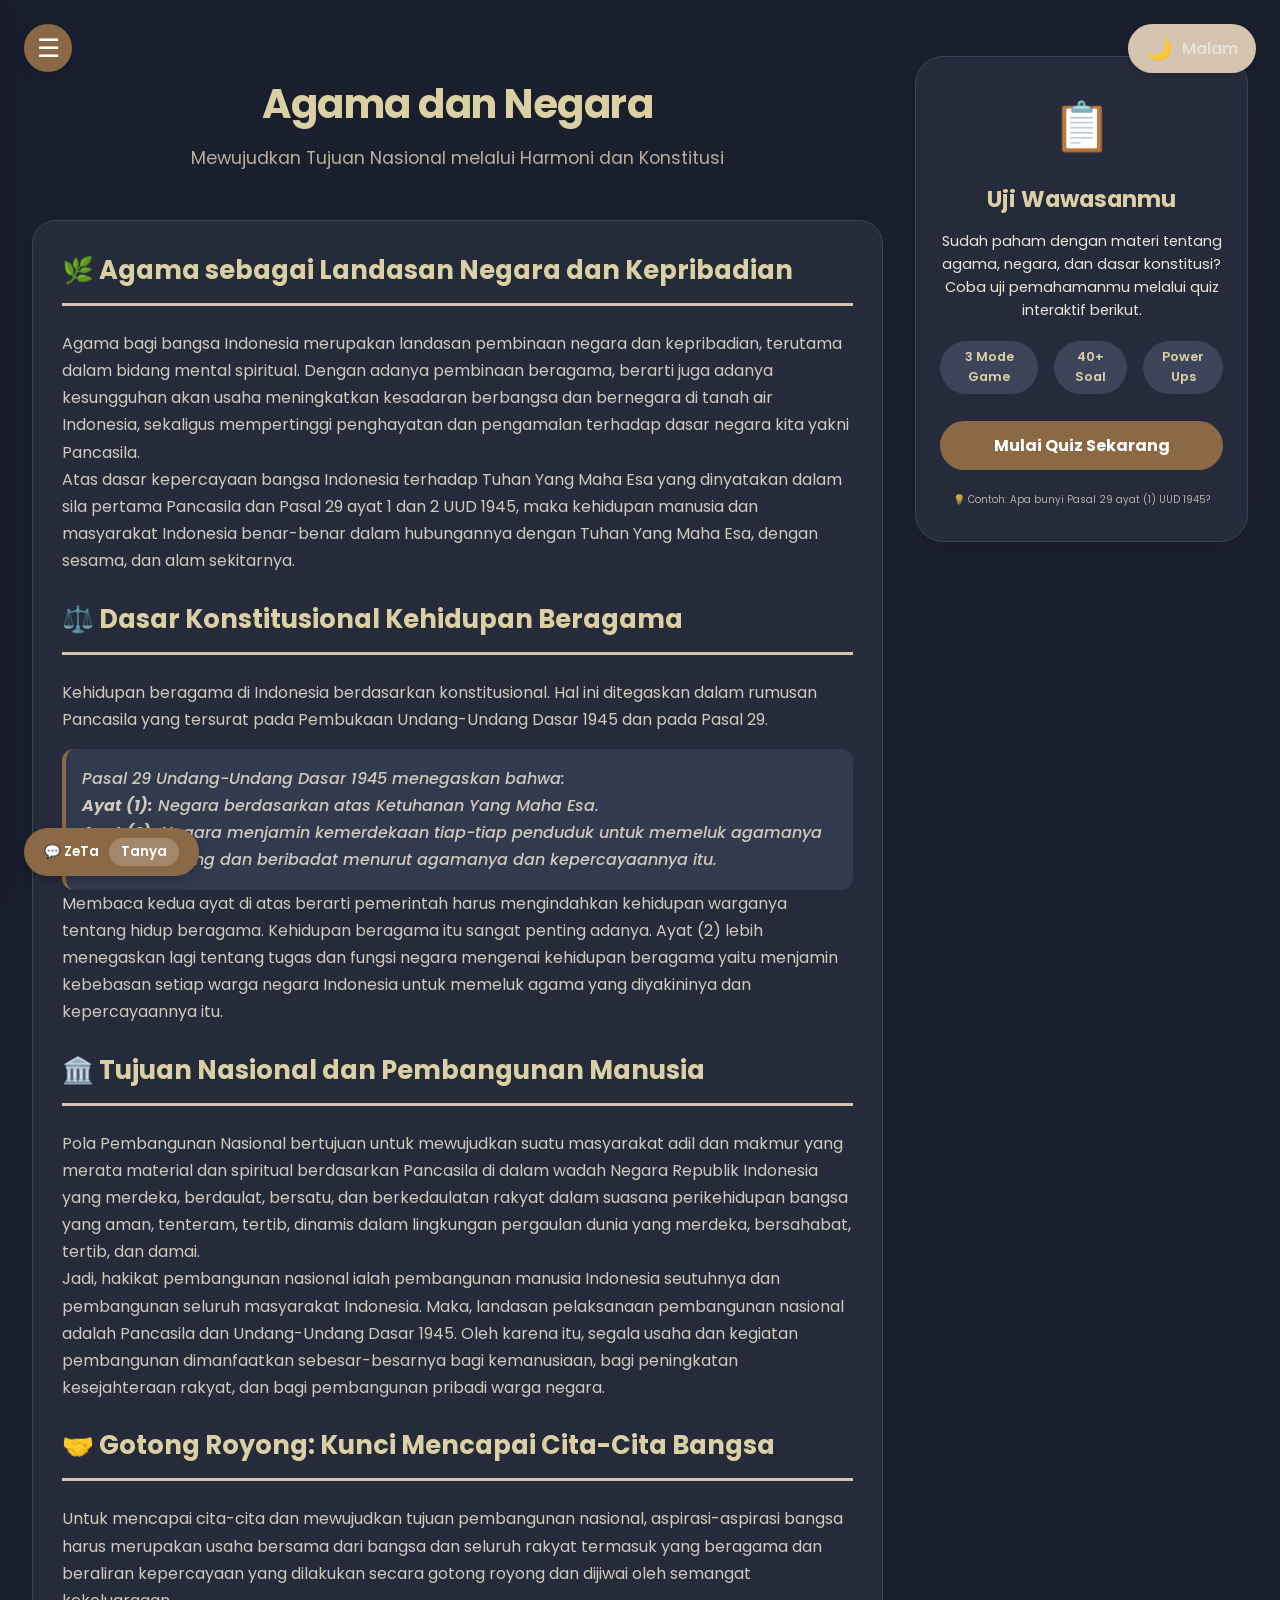
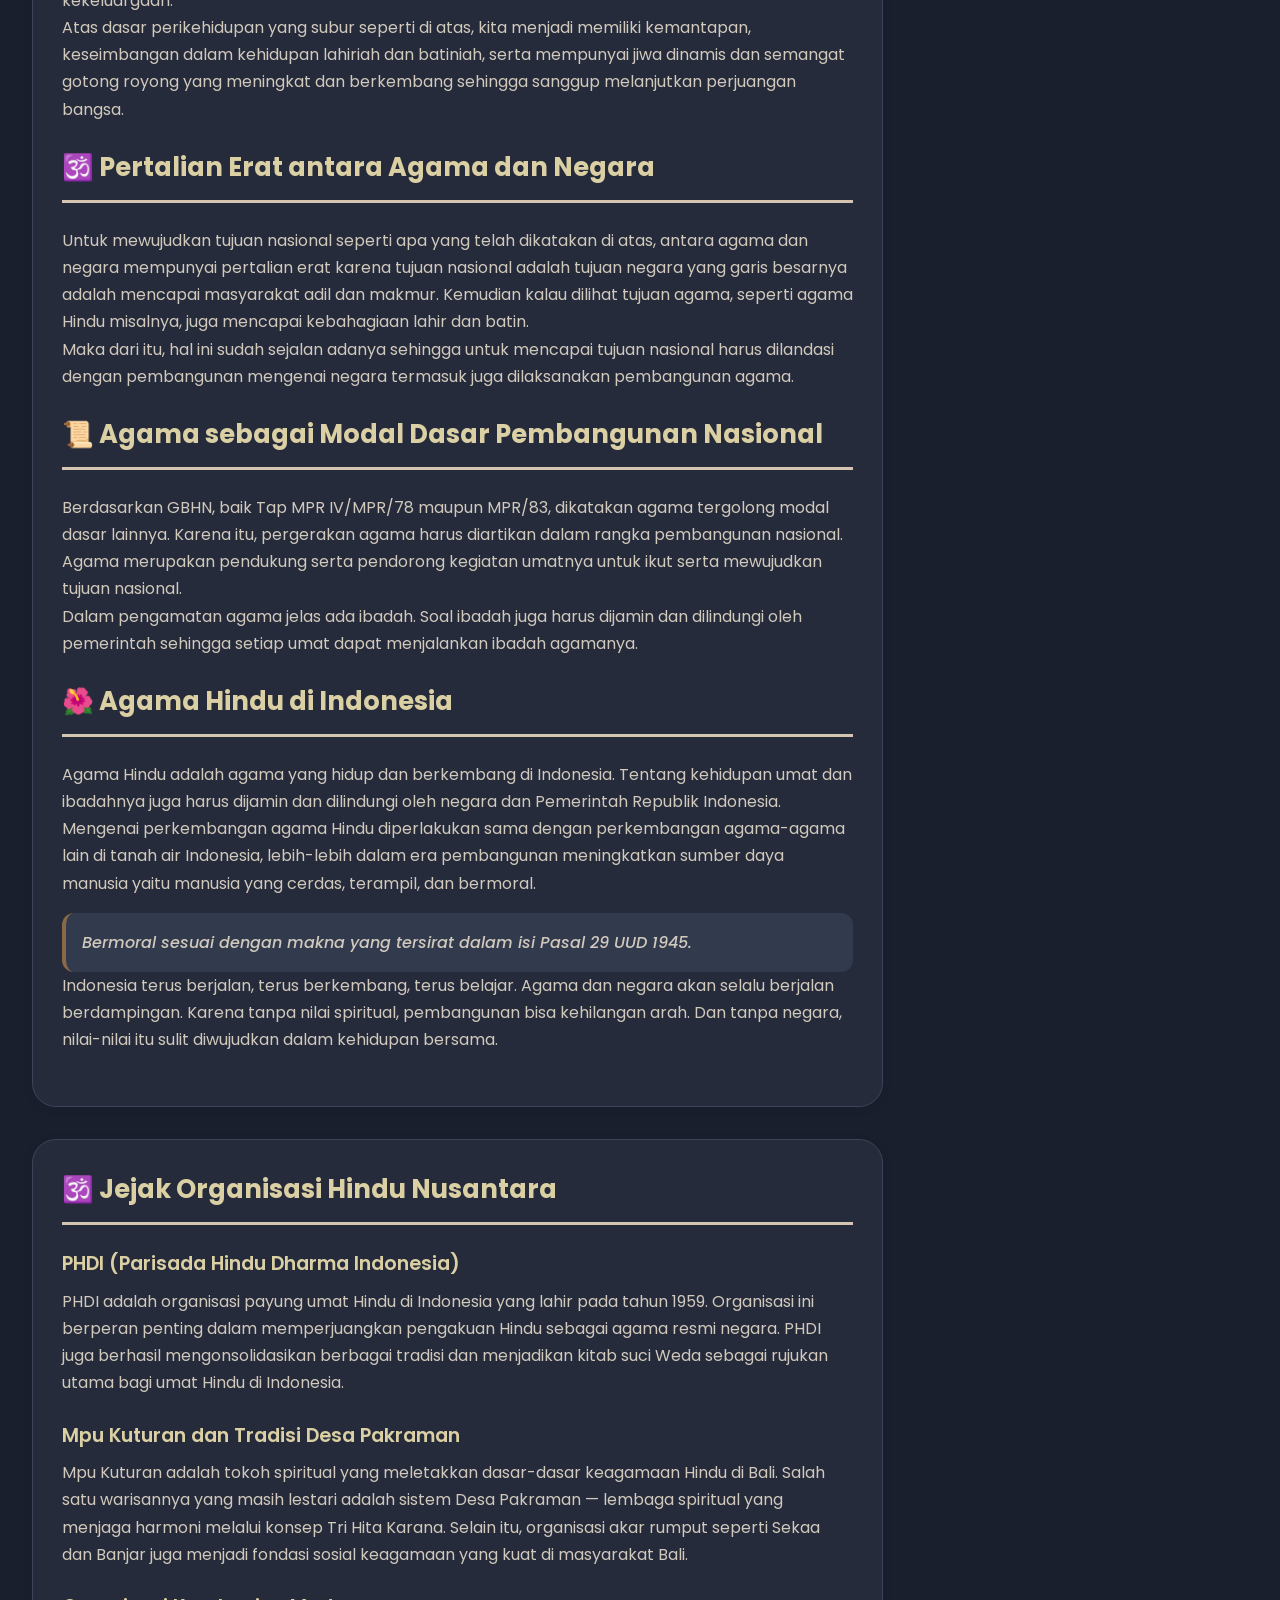
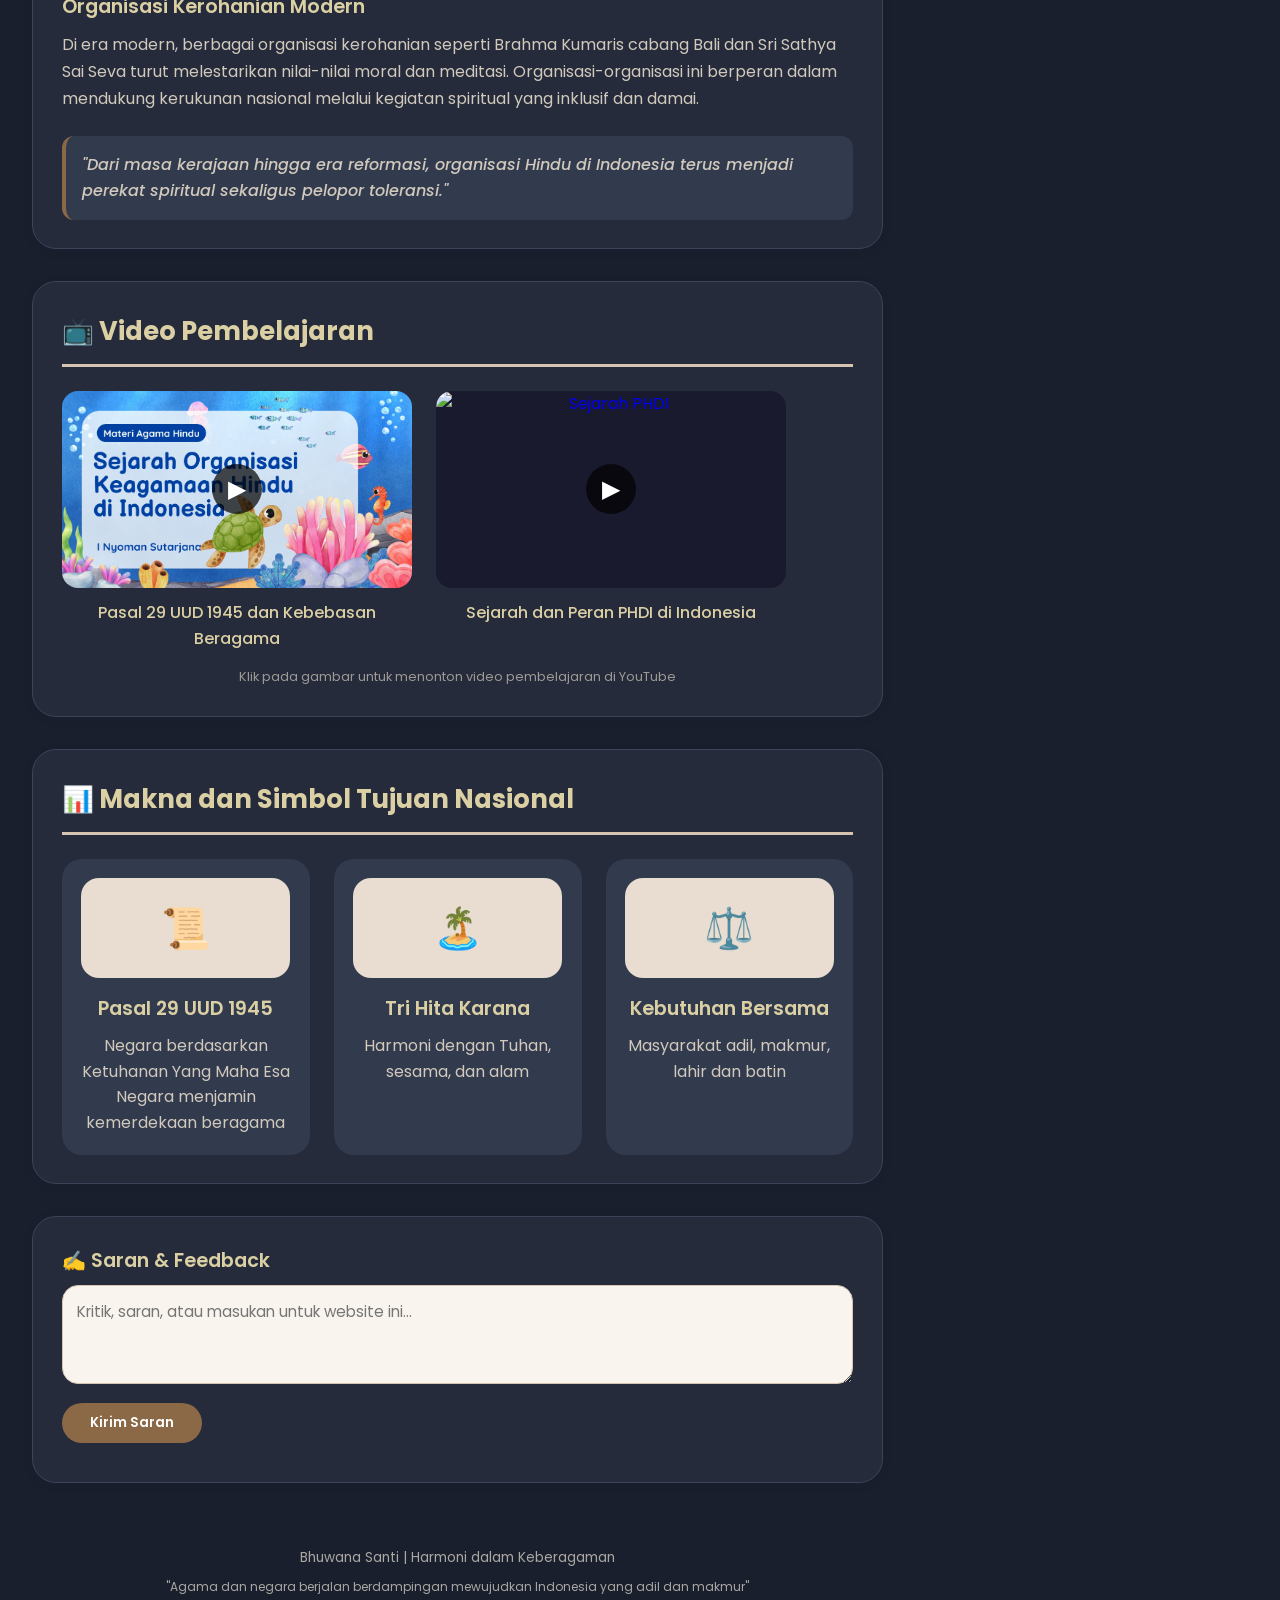
==== commit b1135c74: "last" ====
--- a/index.html
+++ b/index.html
@@ -208,9 +208,11 @@
             </div>
           </div>
           <p class="video-note">Klik pada gambar untuk menonton video pembelajaran di YouTube</p>
-        </section> <!-- Infografis visual -->
+        </section> 
+        
+        <!-- Infografis visual -->
         <section class="card">
-          <h2>📊 Infografis Inspiratif</h2>
+          <h2>📊 Makna dan Simbol Tujuan Nasional</h2>
           <div class="infografis-grid">
             <div class="infografis-item">
               <div class="infografis-img-placeholder">
@@ -230,7 +232,7 @@
               <div class="infografis-img-placeholder">
                 <span class="infografis-icon">⚖️</span>
               </div>
-              <h3>Tujuan Nasional</h3>
+              <h3>Kebutuhan Bersama</h3>
               <p>Masyarakat adil, makmur, lahir dan batin</p>
             </div>
           </div>
--- a/css/style.css
+++ b/css/style.css
@@ -490,7 +490,7 @@
 
 .video-card {
   flex: 1;
-  min-width: 240px;
+  max-width: 350px;
   text-align: center;
 }
 
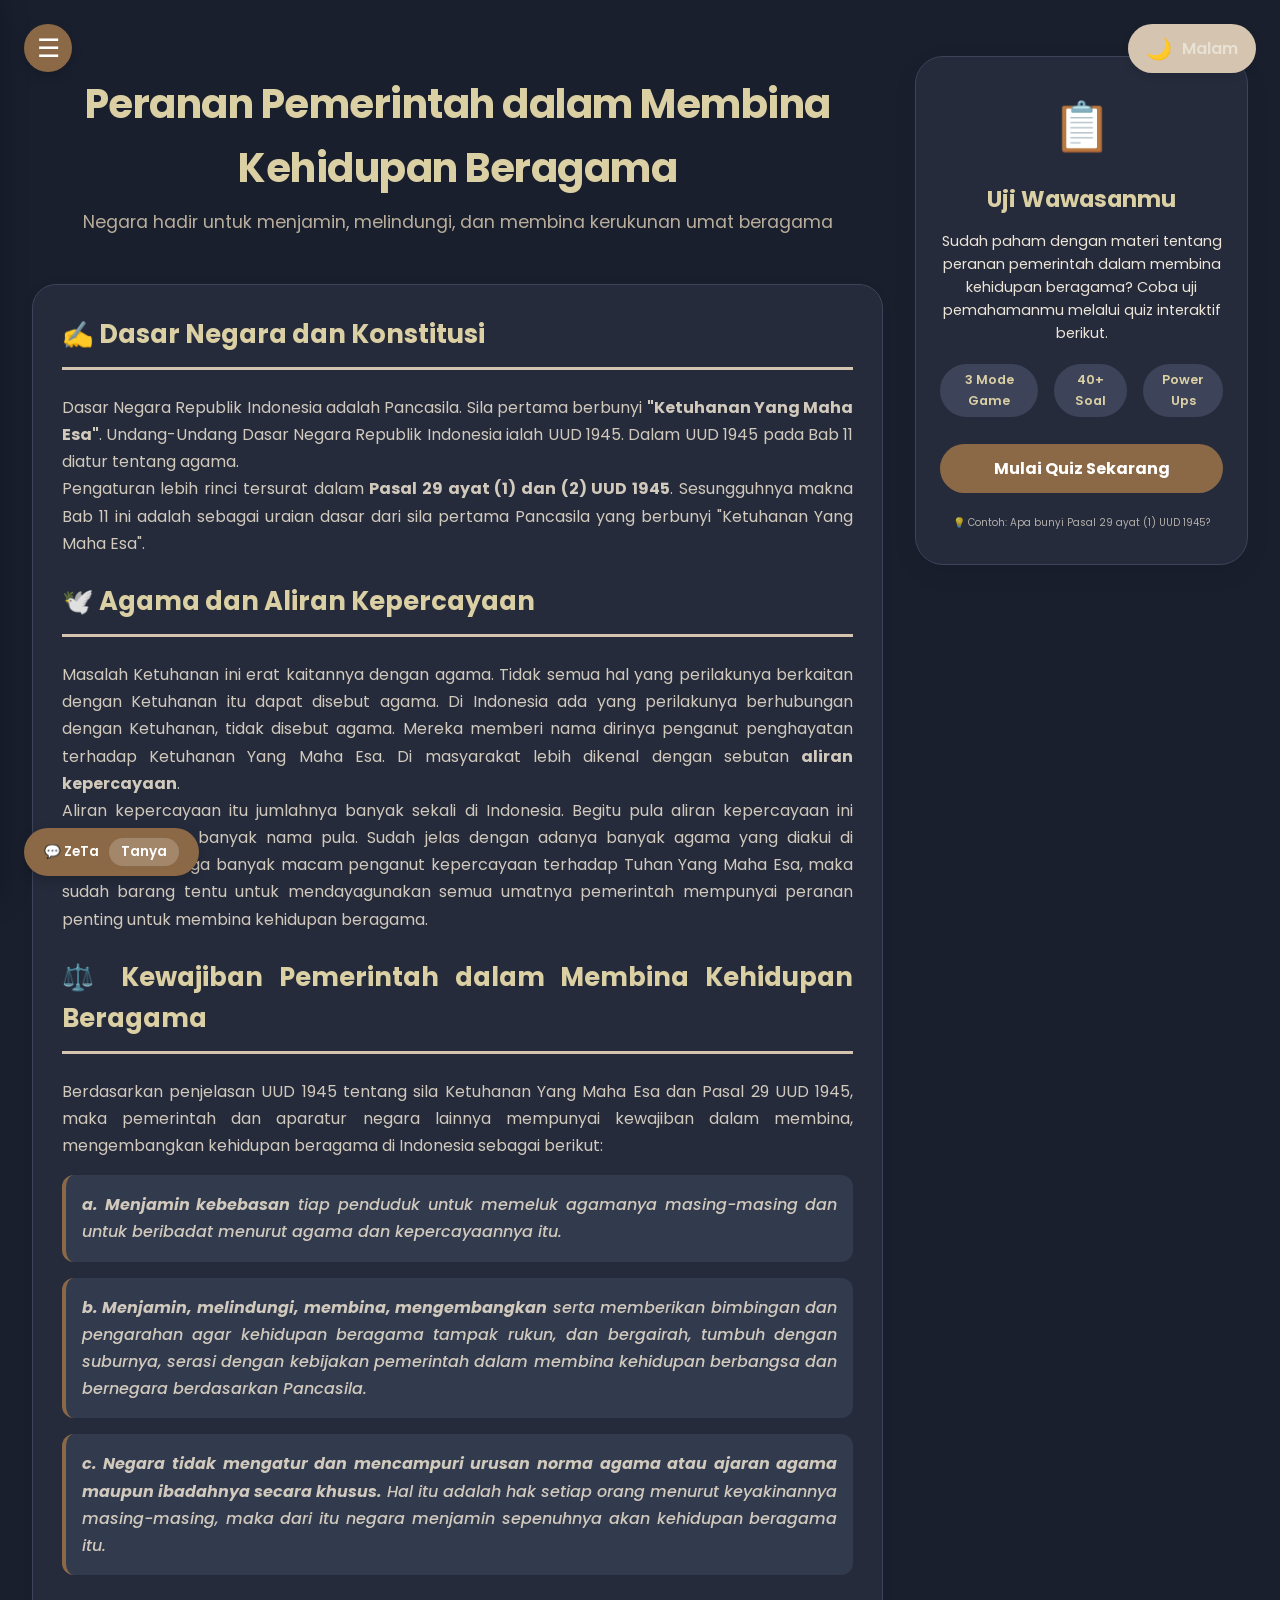
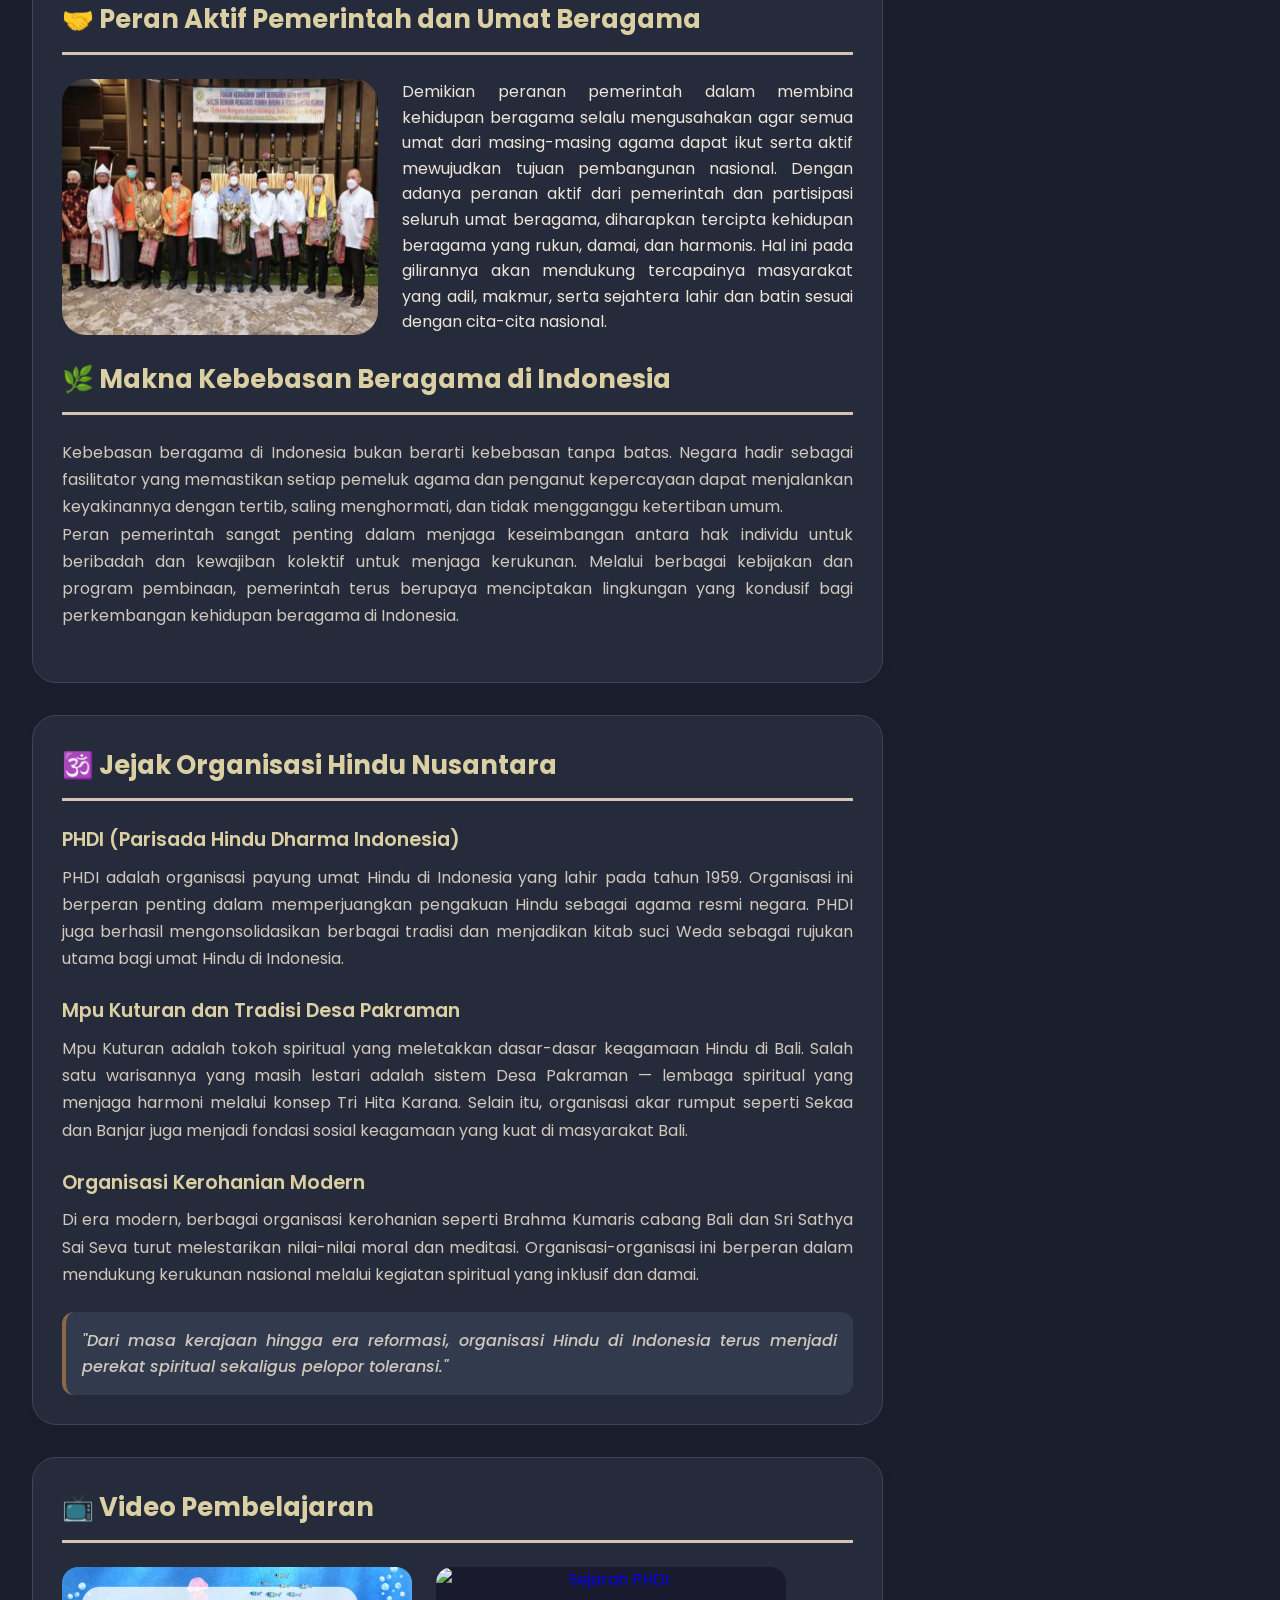
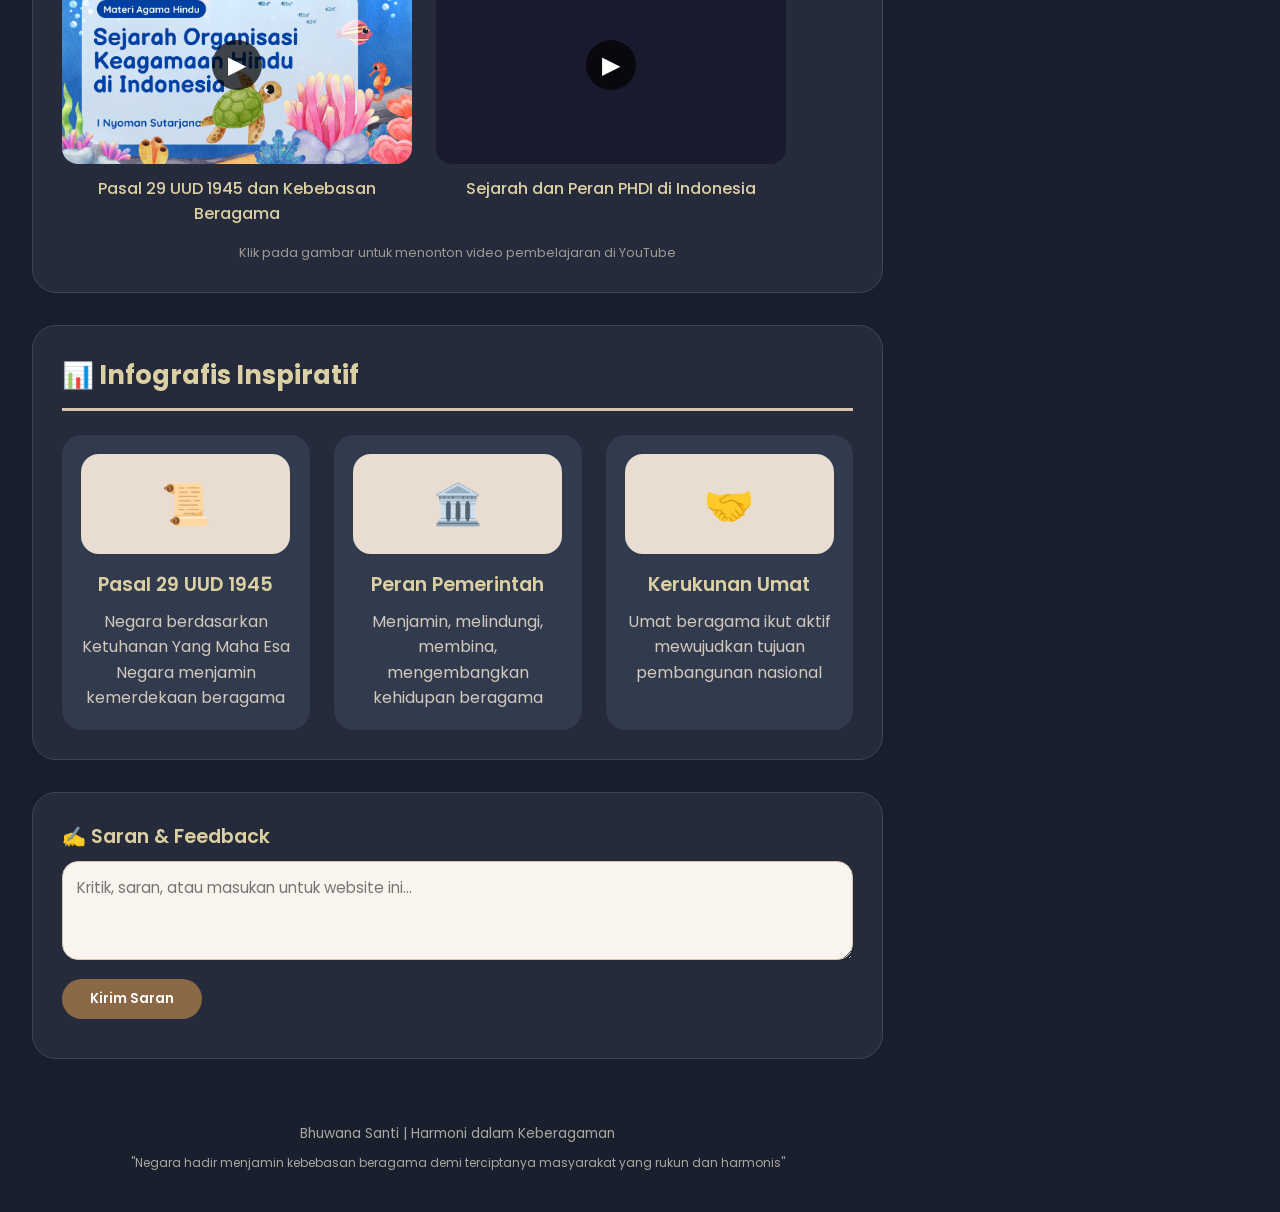
==== commit fd26f2e0: "update" ====
--- a/index.html
+++ b/index.html
@@ -4,7 +4,7 @@
 <head>
   <meta charset="UTF-8">
   <meta name="viewport" content="width=device-width, initial-scale=1.0, user-scalable=yes">
-  <title>Harmoni Agama & Negara</title>
+  <title>Peranan Pemerintah dalam Membina Kehidupan Beragama</title>
   <link rel="stylesheet" href="css/style.css">
   <link
     href="https://fonts.googleapis.com/css2?family=Poppins:wght@300;400;500;600;700;800&family=Quicksand:wght@400;500;600;700&display=swap"
@@ -47,10 +47,12 @@
       </div>
       <div class="chat-body-large" id="chatBody">
         <div class="bot-message">Salam sejahtera! Saya ZeTa, asisten virtual yang siap menjawab pertanyaan seputar
-          hubungan agama dan negara, dasar konstitusi, serta nilai-nilai spiritual. Silakan bertanya!</div>
+          peranan pemerintah dalam membina kehidupan beragama, dasar konstitusi, serta nilai-nilai spiritual. Silakan
+          bertanya!</div>
       </div>
       <div class="chat-input-area-large">
-        <input type="text" id="chatInput" placeholder="Tanyakan sesuatu tentang agama, negara, atau UUD 1945...">
+        <input type="text" id="chatInput"
+          placeholder="Tanyakan sesuatu tentang agama, negara, peranan pemerintah, atau UUD 1945...">
         <button id="sendChatBtn">Kirim</button>
       </div>
     </div>
@@ -61,91 +63,79 @@
       <div class="content-main" id="mainContent">
         <!-- Hero -->
         <div class="hero-tulisan">
-          <h1>Agama dan Negara</h1>
-          <p>Mewujudkan Tujuan Nasional melalui Harmoni dan Konstitusi</p>
+          <h1>Peranan Pemerintah dalam Membina Kehidupan Beragama</h1>
+          <p>Negara hadir untuk menjamin, melindungi, dan membina kerukunan umat beragama</p>
         </div>
 
-        <!-- ========== MATERI UTAMA BERDASARKAN SOURCE ========== -->
+        <!-- ========== MATERI UTAMA BARU ========== -->
         <section class="card materi-utama" id="materiSection">
 
           <div class="materi-block">
-            <h2>🌿 Agama sebagai Landasan Negara dan Kepribadian</h2>
-            <p>Agama bagi bangsa Indonesia merupakan landasan pembinaan negara dan kepribadian, terutama dalam bidang
-              mental spiritual. Dengan adanya pembinaan beragama, berarti juga adanya kesungguhan akan usaha
-              meningkatkan kesadaran berbangsa dan bernegara di tanah air Indonesia, sekaligus mempertinggi penghayatan
-              dan pengamalan terhadap dasar negara kita yakni Pancasila.</p>
-            <p>Atas dasar kepercayaan bangsa Indonesia terhadap Tuhan Yang Maha Esa yang dinyatakan dalam sila pertama
-              Pancasila dan Pasal 29 ayat 1 dan 2 UUD 1945, maka kehidupan manusia dan masyarakat Indonesia benar-benar
-              dalam hubungannya dengan Tuhan Yang Maha Esa, dengan sesama, dan alam sekitarnya.</p>
-          </div>
-
-          <div class="materi-block">
-            <h2>⚖️ Dasar Konstitusional Kehidupan Beragama</h2>
-            <p>Kehidupan beragama di Indonesia berdasarkan konstitusional. Hal ini ditegaskan dalam rumusan Pancasila
-              yang tersurat pada Pembukaan Undang-Undang Dasar 1945 dan pada Pasal 29.</p>
-            <p class="quote-text">Pasal 29 Undang-Undang Dasar 1945 menegaskan bahwa:<br>
-              <strong>Ayat (1):</strong> Negara berdasarkan atas Ketuhanan Yang Maha Esa.<br>
-              <strong>Ayat (2):</strong> Negara menjamin kemerdekaan tiap-tiap penduduk untuk memeluk agamanya
-              masing-masing dan beribadat menurut agamanya dan kepercayaannya itu.
+            <h2>✍️ Dasar Negara dan Konstitusi</h2>
+            <p>Dasar Negara Republik Indonesia adalah Pancasila. Sila pertama berbunyi <strong>"Ketuhanan Yang Maha
+                Esa"</strong>. Undang-Undang Dasar Negara Republik Indonesia ialah UUD 1945. Dalam UUD 1945 pada Bab 11
+              diatur tentang agama.</p>
+            <p>Pengaturan lebih rinci tersurat dalam <strong>Pasal 29 ayat (1) dan (2) UUD 1945</strong>. Sesungguhnya
+              makna Bab 11 ini adalah sebagai uraian dasar dari sila pertama Pancasila yang berbunyi "Ketuhanan Yang
+              Maha Esa".</p>
+          </div>
+
+          <div class="materi-block">
+            <h2>🕊️ Agama dan Aliran Kepercayaan</h2>
+            <p>Masalah Ketuhanan ini erat kaitannya dengan agama. Tidak semua hal yang perilakunya berkaitan dengan
+              Ketuhanan itu dapat disebut agama. Di Indonesia ada yang perilakunya berhubungan dengan Ketuhanan, tidak
+              disebut agama. Mereka memberi nama dirinya penganut penghayatan terhadap Ketuhanan Yang Maha Esa. Di
+              masyarakat lebih dikenal dengan sebutan <strong>aliran kepercayaan</strong>.</p>
+            <p>Aliran kepercayaan itu jumlahnya banyak sekali di Indonesia. Begitu pula aliran kepercayaan ini disebut
+              dengan banyak nama pula. Sudah jelas dengan adanya banyak agama yang diakui di Indonesia dan juga banyak
+              macam penganut kepercayaan terhadap Tuhan Yang Maha Esa, maka sudah barang tentu untuk mendayagunakan
+              semua umatnya pemerintah mempunyai peranan penting untuk membina kehidupan beragama.</p>
+          </div>
+
+          <div class="materi-block">
+            <h2>⚖️ Kewajiban Pemerintah dalam Membina Kehidupan Beragama</h2>
+            <p>Berdasarkan penjelasan UUD 1945 tentang sila Ketuhanan Yang Maha Esa dan Pasal 29 UUD 1945, maka
+              pemerintah dan aparatur negara lainnya mempunyai kewajiban dalam membina, mengembangkan kehidupan beragama
+              di Indonesia sebagai berikut:</p>
+
+            <p class="quote-text">
+              <strong>a. Menjamin kebebasan</strong> tiap penduduk untuk memeluk agamanya masing-masing dan untuk
+              beribadat menurut agama dan kepercayaannya itu.
             </p>
-            <p>Membaca kedua ayat di atas berarti pemerintah harus mengindahkan kehidupan warganya tentang hidup
-              beragama. Kehidupan beragama itu sangat penting adanya. Ayat (2) lebih menegaskan lagi tentang tugas dan
-              fungsi negara mengenai kehidupan beragama yaitu menjamin kebebasan setiap warga negara Indonesia untuk
-              memeluk agama yang diyakininya dan kepercayaannya itu.</p>
-          </div>
-
-          <div class="materi-block">
-            <h2>🏛️ Tujuan Nasional dan Pembangunan Manusia</h2>
-            <p>Pola Pembangunan Nasional bertujuan untuk mewujudkan suatu masyarakat adil dan makmur yang merata
-              material dan spiritual berdasarkan Pancasila di dalam wadah Negara Republik Indonesia yang merdeka,
-              berdaulat, bersatu, dan berkedaulatan rakyat dalam suasana perikehidupan bangsa yang aman, tenteram,
-              tertib, dinamis dalam lingkungan pergaulan dunia yang merdeka, bersahabat, tertib, dan damai.</p>
-            <p>Jadi, hakikat pembangunan nasional ialah pembangunan manusia Indonesia seutuhnya dan pembangunan seluruh
-              masyarakat Indonesia. Maka, landasan pelaksanaan pembangunan nasional adalah Pancasila dan Undang-Undang
-              Dasar 1945. Oleh karena itu, segala usaha dan kegiatan pembangunan dimanfaatkan sebesar-besarnya bagi
-              kemanusiaan, bagi peningkatan kesejahteraan rakyat, dan bagi pembangunan pribadi warga negara.</p>
-          </div>
-
-          <div class="materi-block">
-            <h2>🤝 Gotong Royong: Kunci Mencapai Cita-Cita Bangsa</h2>
-            <p>Untuk mencapai cita-cita dan mewujudkan tujuan pembangunan nasional, aspirasi-aspirasi bangsa harus
-              merupakan usaha bersama dari bangsa dan seluruh rakyat termasuk yang beragama dan beraliran kepercayaan
-              yang dilakukan secara gotong royong dan dijiwai oleh semangat kekeluargaan.</p>
-            <p>Atas dasar perikehidupan yang subur seperti di atas, kita menjadi memiliki kemantapan, keseimbangan dalam
-              kehidupan lahiriah dan batiniah, serta mempunyai jiwa dinamis dan semangat gotong royong yang meningkat
-              dan berkembang sehingga sanggup melanjutkan perjuangan bangsa.</p>
-          </div>
-
-          <div class="materi-block">
-            <h2>🕉️ Pertalian Erat antara Agama dan Negara</h2>
-            <p>Untuk mewujudkan tujuan nasional seperti apa yang telah dikatakan di atas, antara agama dan negara
-              mempunyai pertalian erat karena tujuan nasional adalah tujuan negara yang garis besarnya adalah mencapai
-              masyarakat adil dan makmur. Kemudian kalau dilihat tujuan agama, seperti agama Hindu misalnya, juga
-              mencapai kebahagiaan lahir dan batin.</p>
-            <p>Maka dari itu, hal ini sudah sejalan adanya sehingga untuk mencapai tujuan nasional harus dilandasi
-              dengan pembangunan mengenai negara termasuk juga dilaksanakan pembangunan agama.</p>
-          </div>
-
-          <div class="materi-block">
-            <h2>📜 Agama sebagai Modal Dasar Pembangunan Nasional</h2>
-            <p>Berdasarkan GBHN, baik Tap MPR IV/MPR/78 maupun MPR/83, dikatakan agama tergolong modal dasar lainnya.
-              Karena itu, pergerakan agama harus diartikan dalam rangka pembangunan nasional. Agama merupakan pendukung
-              serta pendorong kegiatan umatnya untuk ikut serta mewujudkan tujuan nasional.</p>
-            <p>Dalam pengamatan agama jelas ada ibadah. Soal ibadah juga harus dijamin dan dilindungi oleh pemerintah
-              sehingga setiap umat dapat menjalankan ibadah agamanya.</p>
-          </div>
-
-          <div class="materi-block">
-            <h2>🌺 Agama Hindu di Indonesia</h2>
-            <p>Agama Hindu adalah agama yang hidup dan berkembang di Indonesia. Tentang kehidupan umat dan ibadahnya
-              juga harus dijamin dan dilindungi oleh negara dan Pemerintah Republik Indonesia. Mengenai perkembangan
-              agama Hindu diperlakukan sama dengan perkembangan agama-agama lain di tanah air Indonesia, lebih-lebih
-              dalam era pembangunan meningkatkan sumber daya manusia yaitu manusia yang cerdas, terampil, dan bermoral.
+
+            <p class="quote-text">
+              <strong>b. Menjamin, melindungi, membina, mengembangkan</strong> serta memberikan bimbingan dan pengarahan
+              agar kehidupan beragama tampak rukun, dan bergairah, tumbuh dengan suburnya, serasi dengan kebijakan
+              pemerintah dalam membina kehidupan berbangsa dan bernegara berdasarkan Pancasila.
             </p>
-            <p class="quote-text">Bermoral sesuai dengan makna yang tersirat dalam isi Pasal 29 UUD 1945.</p>
-            <p>Indonesia terus berjalan, terus berkembang, terus belajar. Agama dan negara akan selalu berjalan
-              berdampingan. Karena tanpa nilai spiritual, pembangunan bisa kehilangan arah. Dan tanpa negara,
-              nilai-nilai itu sulit diwujudkan dalam kehidupan bersama.</p>
+
+            <p class="quote-text">
+              <strong>c. Negara tidak mengatur dan mencampuri urusan norma agama atau ajaran agama maupun ibadahnya
+                secara khusus.</strong> Hal itu adalah hak setiap orang menurut keyakinannya masing-masing, maka dari
+              itu negara menjamin sepenuhnya akan kehidupan beragama itu.
+            </p>
+          </div>
+
+          <div class="materi-block">
+            <h2>🤝 Peran Aktif Pemerintah dan Umat Beragama</h2>
+            <div class="isi">
+              <img src="assets/fotoBersama.jpeg"
+                alt="Peran Pemerintah dan Umat Beragama">
+              <Dengan>Demikian peranan pemerintah dalam membina kehidupan beragama selalu mengusahakan agar semua umat dari
+                masing-masing agama dapat ikut serta aktif mewujudkan tujuan pembangunan nasional. Dengan adanya peranan aktif dari pemerintah dan partisipasi seluruh umat beragama, diharapkan tercipta
+                kehidupan beragama yang rukun, damai, dan harmonis. Hal ini pada gilirannya akan mendukung tercapainya
+                masyarakat yang adil, makmur, serta sejahtera lahir dan batin sesuai dengan cita-cita nasional.</p>
+            </div>
+          </div>
+
+          <div class="materi-block">
+            <h2>🌿 Makna Kebebasan Beragama di Indonesia</h2>
+            <p>Kebebasan beragama di Indonesia bukan berarti kebebasan tanpa batas. Negara hadir sebagai fasilitator
+              yang memastikan setiap pemeluk agama dan penganut kepercayaan dapat menjalankan keyakinannya dengan
+              tertib, saling menghormati, dan tidak mengganggu ketertiban umum.</p>
+            <p>Peran pemerintah sangat penting dalam menjaga keseimbangan antara hak individu untuk beribadah dan
+              kewajiban kolektif untuk menjaga kerukunan. Melalui berbagai kebijakan dan program pembinaan, pemerintah
+              terus berupaya menciptakan lingkungan yang kondusif bagi perkembangan kehidupan beragama di Indonesia.</p>
           </div>
         </section>
 
@@ -188,15 +178,14 @@
               <a href="https://youtu.be/wt_t67dRALk?si=U7rBJPdjQbxAaC4t" target="_blank" rel="noopener noreferrer"
                 class="video-link">
                 <div class="video-thumbnail">
-                  <img src="assets/vid2.png" alt="Pasal 29 UUD 1945"
-                    class="thumbnail-img" loading="lazy">
+                  <img src="assets/vid2.png" alt="Pasal 29 UUD 1945" class="thumbnail-img" loading="lazy">
                   <div class="play-button">▶</div>
                 </div>
                 <p>Pasal 29 UUD 1945 dan Kebebasan Beragama</p>
               </a>
             </div>
             <div class="video-card">
-              <a href="https://youtu.be/ONNjdmWBMNo?si=3VElLBIASoW7fMr7" target="_blank" rel="noopener noreferrer"
+              <a href="https://www.youtube.com/watch?v=ONNjdmWBMNo" target="_blank" rel="noopener noreferrer"
                 class="video-link">
                 <div class="video-thumbnail">
                   <img src="https://img.youtube.com/vi/ONNjdmWBMNo/hqdefault.jpg" alt="Sejarah PHDI"
@@ -208,11 +197,11 @@
             </div>
           </div>
           <p class="video-note">Klik pada gambar untuk menonton video pembelajaran di YouTube</p>
-        </section> 
-        
+        </section>
+
         <!-- Infografis visual -->
         <section class="card">
-          <h2>📊 Makna dan Simbol Tujuan Nasional</h2>
+          <h2>📊 Infografis Inspiratif</h2>
           <div class="infografis-grid">
             <div class="infografis-item">
               <div class="infografis-img-placeholder">
@@ -223,17 +212,17 @@
             </div>
             <div class="infografis-item">
               <div class="infografis-img-placeholder">
-                <span class="infografis-icon">🏝️</span>
+                <span class="infografis-icon">🏛️</span>
               </div>
-              <h3>Tri Hita Karana</h3>
-              <p>Harmoni dengan Tuhan, sesama, dan alam</p>
+              <h3>Peran Pemerintah</h3>
+              <p>Menjamin, melindungi, membina, mengembangkan kehidupan beragama</p>
             </div>
             <div class="infografis-item">
               <div class="infografis-img-placeholder">
-                <span class="infografis-icon">⚖️</span>
+                <span class="infografis-icon">🤝</span>
               </div>
-              <h3>Kebutuhan Bersama</h3>
-              <p>Masyarakat adil, makmur, lahir dan batin</p>
+              <h3>Kerukunan Umat</h3>
+              <p>Umat beragama ikut aktif mewujudkan tujuan pembangunan nasional</p>
             </div>
           </div>
         </section>
@@ -249,8 +238,8 @@
 
         <footer>
           <p>Bhuwana Santi | Harmoni dalam Keberagaman</p>
-          <p style="font-size: 0.75rem; margin-top: 0.5rem;">"Agama dan negara berjalan berdampingan mewujudkan
-            Indonesia yang adil dan makmur"</p>
+          <p style="font-size: 0.75rem; margin-top: 0.5rem;">"Negara hadir menjamin kebebasan beragama demi terciptanya
+            masyarakat yang rukun dan harmonis"</p>
         </footer>
       </div>
 
@@ -259,8 +248,8 @@
         <div class="quiz-cover-card">
           <div class="quiz-cover-icon">📋</div>
           <h3>Uji Wawasanmu</h3>
-          <p>Sudah paham dengan materi tentang agama, negara, dan dasar konstitusi? Coba uji pemahamanmu melalui quiz
-            interaktif berikut.</p>
+          <p>Sudah paham dengan materi tentang peranan pemerintah dalam membina kehidupan beragama? Coba uji pemahamanmu
+            melalui quiz interaktif berikut.</p>
           <div class="quiz-stats">
             <span class="stat-badge">3 Mode Game</span>
             <span class="stat-badge">40+ Soal</span>
--- a/css/style.css
+++ b/css/style.css
@@ -11,6 +11,7 @@
   font-family: 'Poppins', 'Quicksand', 'Segoe UI', sans-serif;
   line-height: 1.6;
   transition: background 0.3s ease, color 0.3s ease;
+  text-align: justify;
 }
 
 /* Mode Malam - Kontras tetap terjaga */
@@ -275,6 +276,19 @@
   transform: scale(0.98);
 }
 
+.isi {
+  display: flex;
+  flex-direction: row;
+  text-align: justify;
+}
+
+.isi img {
+  width: 40%;
+  height: auto;
+  margin-right: 1.5rem;
+  border-radius: 1.5rem;
+}
+
 .toggle-icon {
   font-size: 1.3rem;
 }
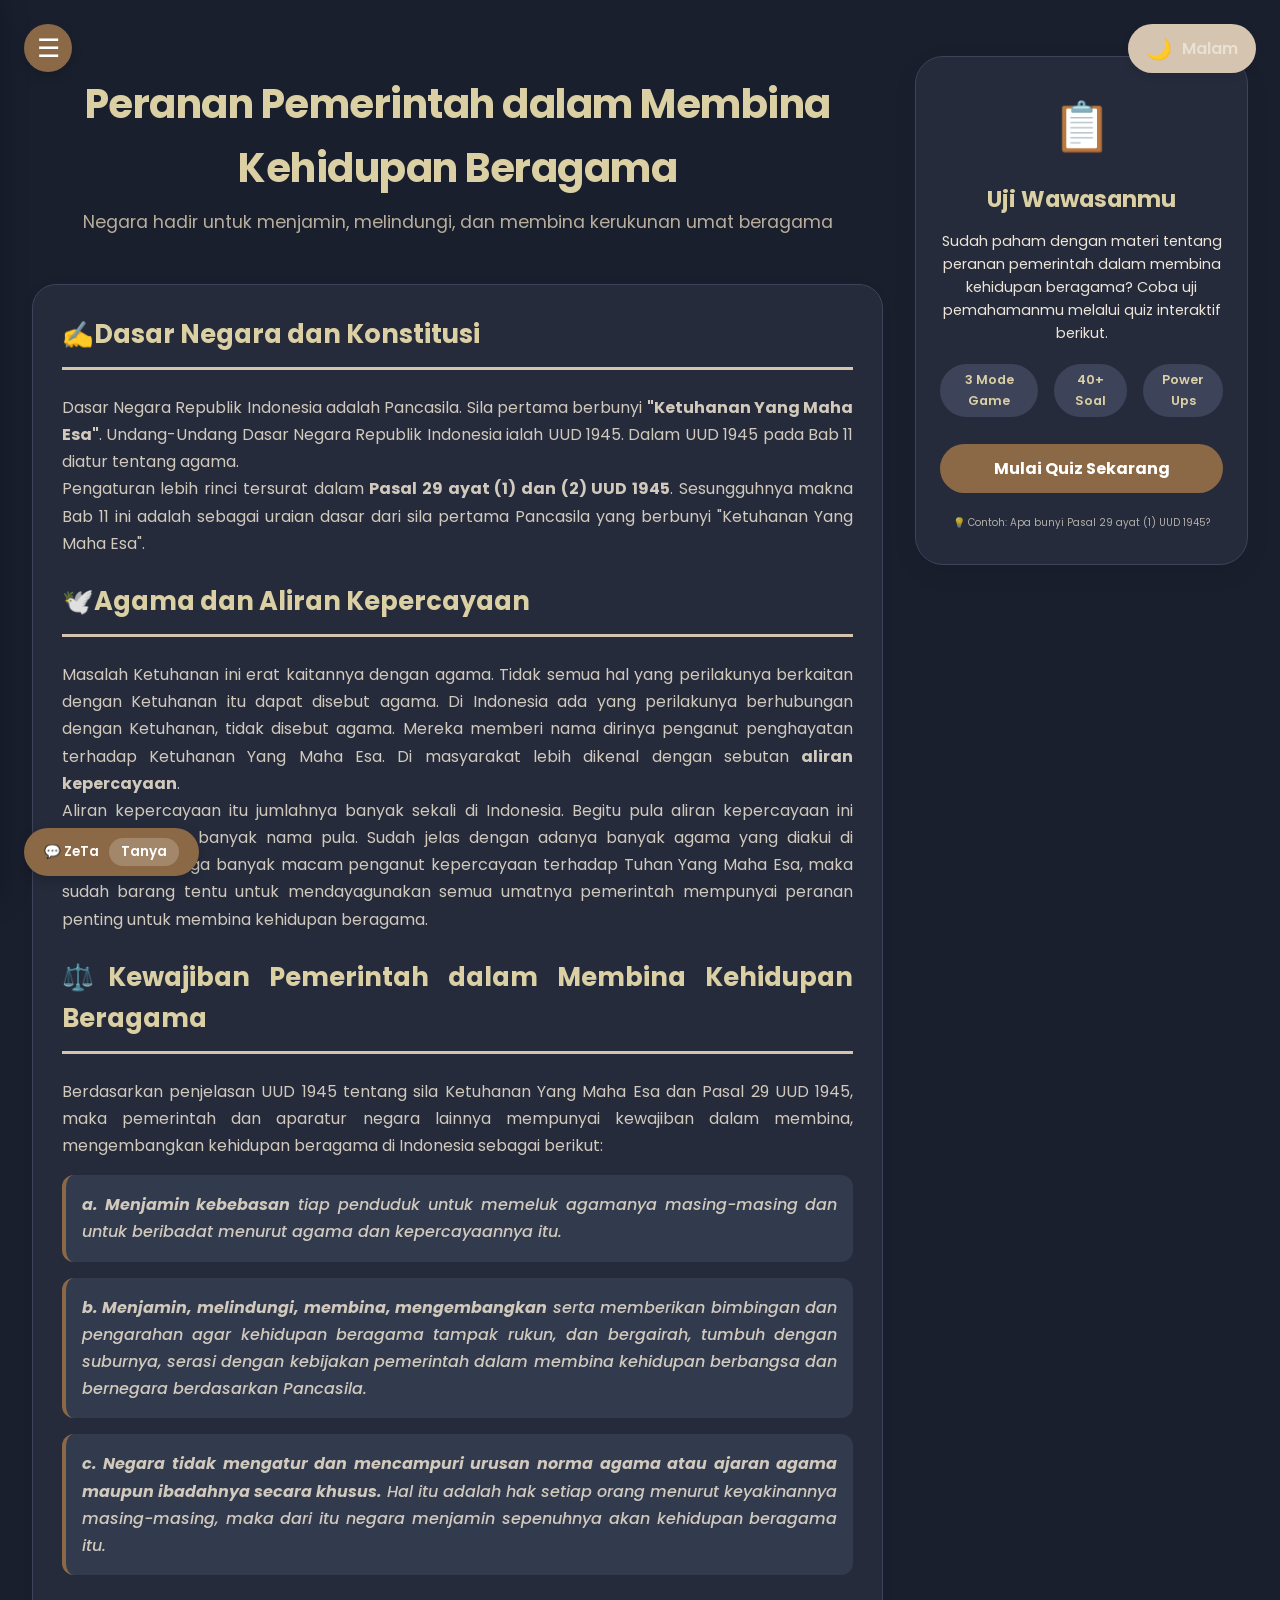
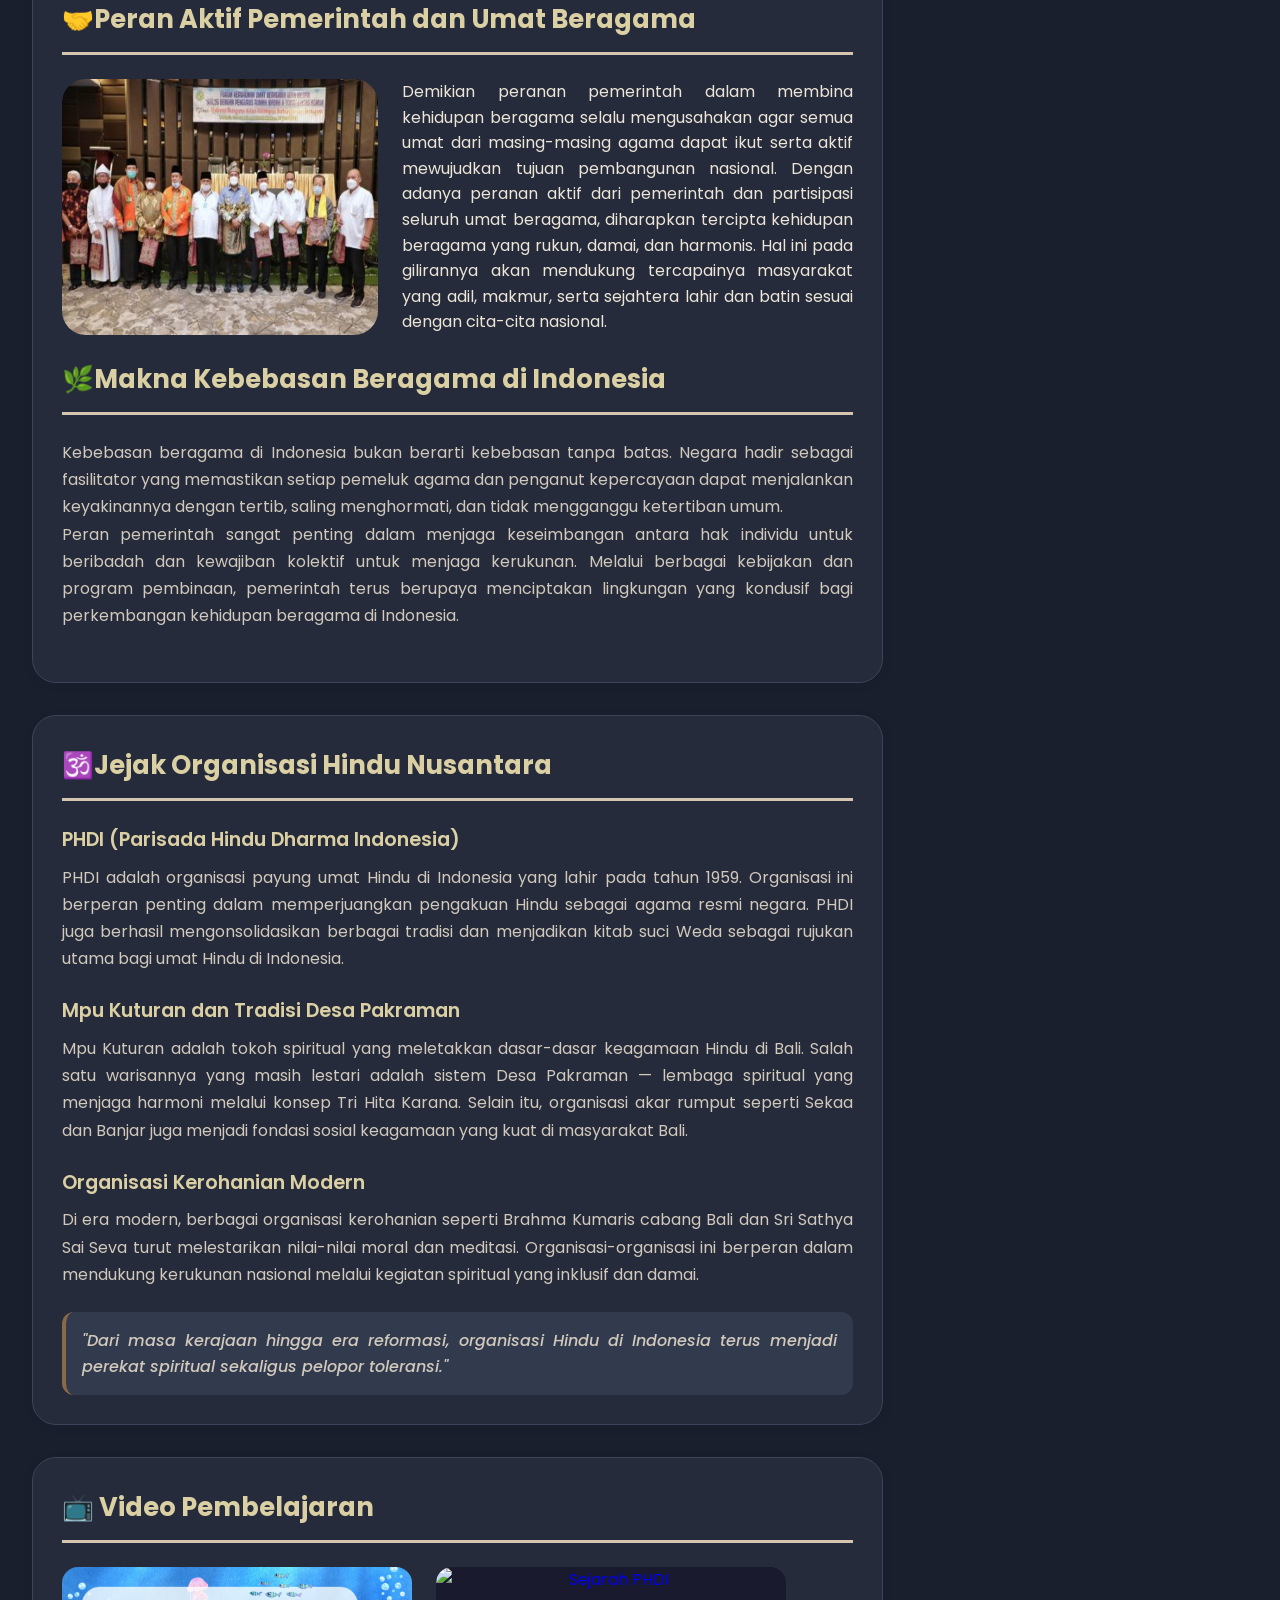
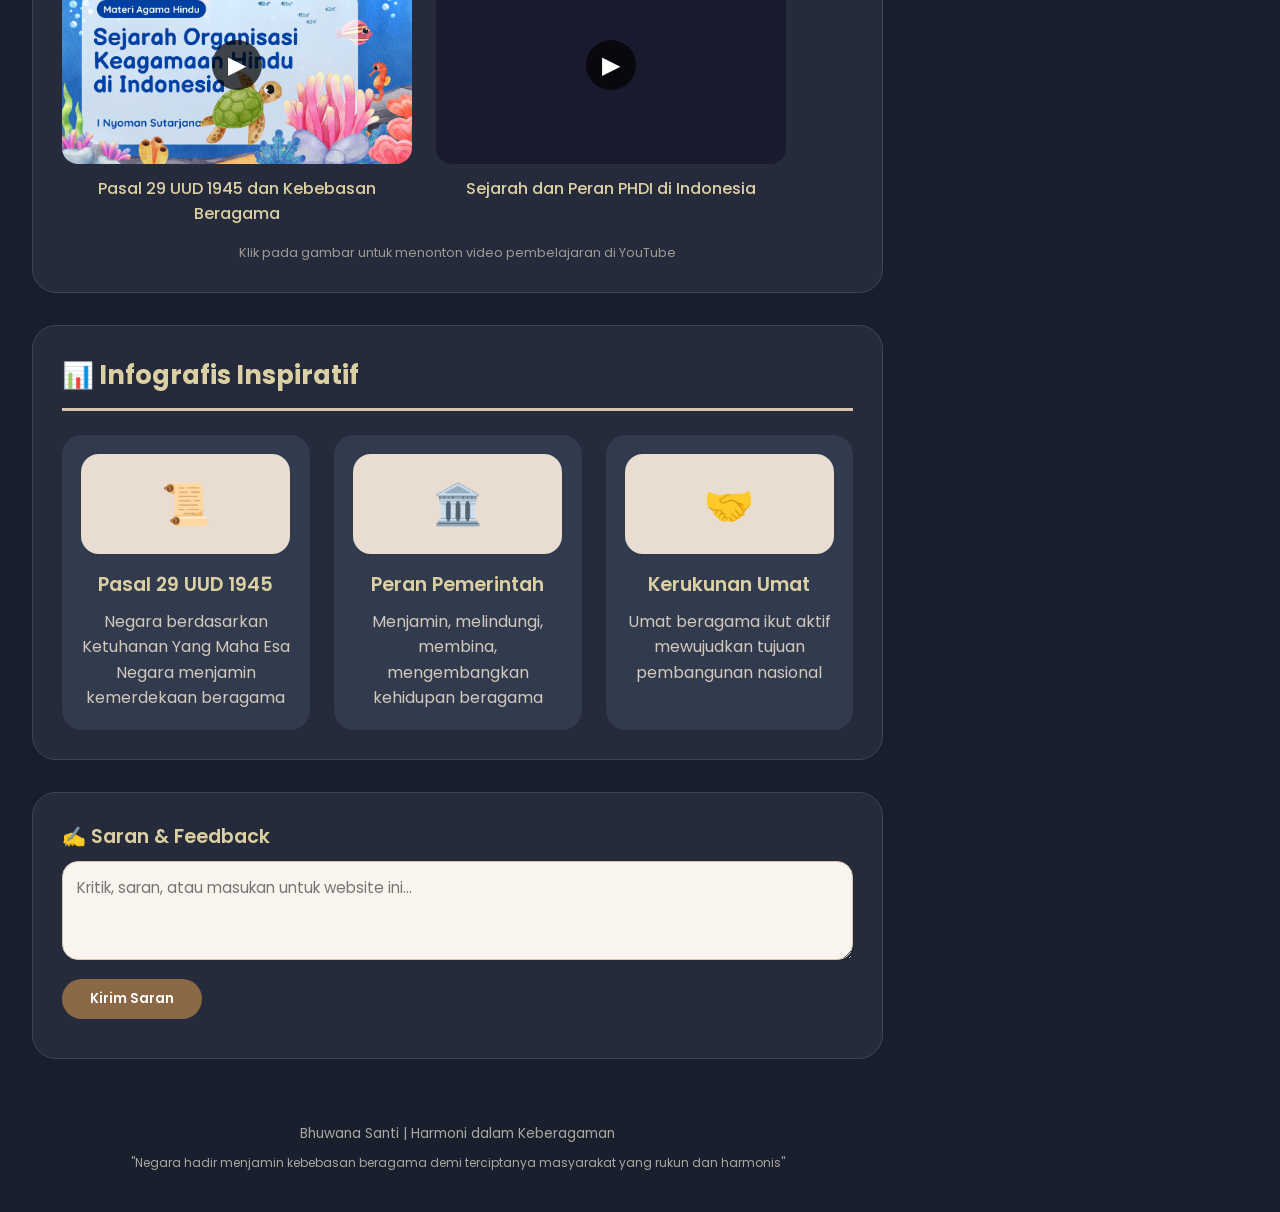
==== commit d34f0d65: "update" ====
--- a/index.html
+++ b/index.html
@@ -71,7 +71,7 @@
         <section class="card materi-utama" id="materiSection">
 
           <div class="materi-block">
-            <h2>✍️ Dasar Negara dan Konstitusi</h2>
+            <h2>✍️Dasar Negara dan Konstitusi</h2>
             <p>Dasar Negara Republik Indonesia adalah Pancasila. Sila pertama berbunyi <strong>"Ketuhanan Yang Maha
                 Esa"</strong>. Undang-Undang Dasar Negara Republik Indonesia ialah UUD 1945. Dalam UUD 1945 pada Bab 11
               diatur tentang agama.</p>
@@ -81,7 +81,7 @@
           </div>
 
           <div class="materi-block">
-            <h2>🕊️ Agama dan Aliran Kepercayaan</h2>
+            <h2>🕊️Agama dan Aliran Kepercayaan</h2>
             <p>Masalah Ketuhanan ini erat kaitannya dengan agama. Tidak semua hal yang perilakunya berkaitan dengan
               Ketuhanan itu dapat disebut agama. Di Indonesia ada yang perilakunya berhubungan dengan Ketuhanan, tidak
               disebut agama. Mereka memberi nama dirinya penganut penghayatan terhadap Ketuhanan Yang Maha Esa. Di
@@ -93,7 +93,7 @@
           </div>
 
           <div class="materi-block">
-            <h2>⚖️ Kewajiban Pemerintah dalam Membina Kehidupan Beragama</h2>
+            <h2>⚖️Kewajiban Pemerintah dalam Membina Kehidupan Beragama</h2>
             <p>Berdasarkan penjelasan UUD 1945 tentang sila Ketuhanan Yang Maha Esa dan Pasal 29 UUD 1945, maka
               pemerintah dan aparatur negara lainnya mempunyai kewajiban dalam membina, mengembangkan kehidupan beragama
               di Indonesia sebagai berikut:</p>
@@ -117,7 +117,7 @@
           </div>
 
           <div class="materi-block">
-            <h2>🤝 Peran Aktif Pemerintah dan Umat Beragama</h2>
+            <h2>🤝Peran Aktif Pemerintah dan Umat Beragama</h2>
             <div class="isi">
               <img src="assets/fotoBersama.jpeg"
                 alt="Peran Pemerintah dan Umat Beragama">
@@ -129,7 +129,7 @@
           </div>
 
           <div class="materi-block">
-            <h2>🌿 Makna Kebebasan Beragama di Indonesia</h2>
+            <h2>🌿Makna Kebebasan Beragama di Indonesia</h2>
             <p>Kebebasan beragama di Indonesia bukan berarti kebebasan tanpa batas. Negara hadir sebagai fasilitator
               yang memastikan setiap pemeluk agama dan penganut kepercayaan dapat menjalankan keyakinannya dengan
               tertib, saling menghormati, dan tidak mengganggu ketertiban umum.</p>
@@ -141,7 +141,7 @@
 
         <!-- Sejarah Organisasi Hindu di Indonesia -->
         <section class="card">
-          <h2>🕉️ Jejak Organisasi Hindu Nusantara</h2>
+          <h2>🕉️Jejak Organisasi Hindu Nusantara</h2>
 
           <div class="materi-block">
             <h3>PHDI (Parisada Hindu Dharma Indonesia)</h3>
--- a/css/style.css
+++ b/css/style.css
@@ -586,6 +586,19 @@
     height: 50px;
     font-size: 24px;
   }
+
+  .isi {
+    flex-direction: column;
+  }
+
+  .isi img {
+    width: 100%;
+    margin: 0 0 1rem 0;
+  }
+
+  body h2 {
+    text-align: left;
+  }
 }
 
 /* Infografis */
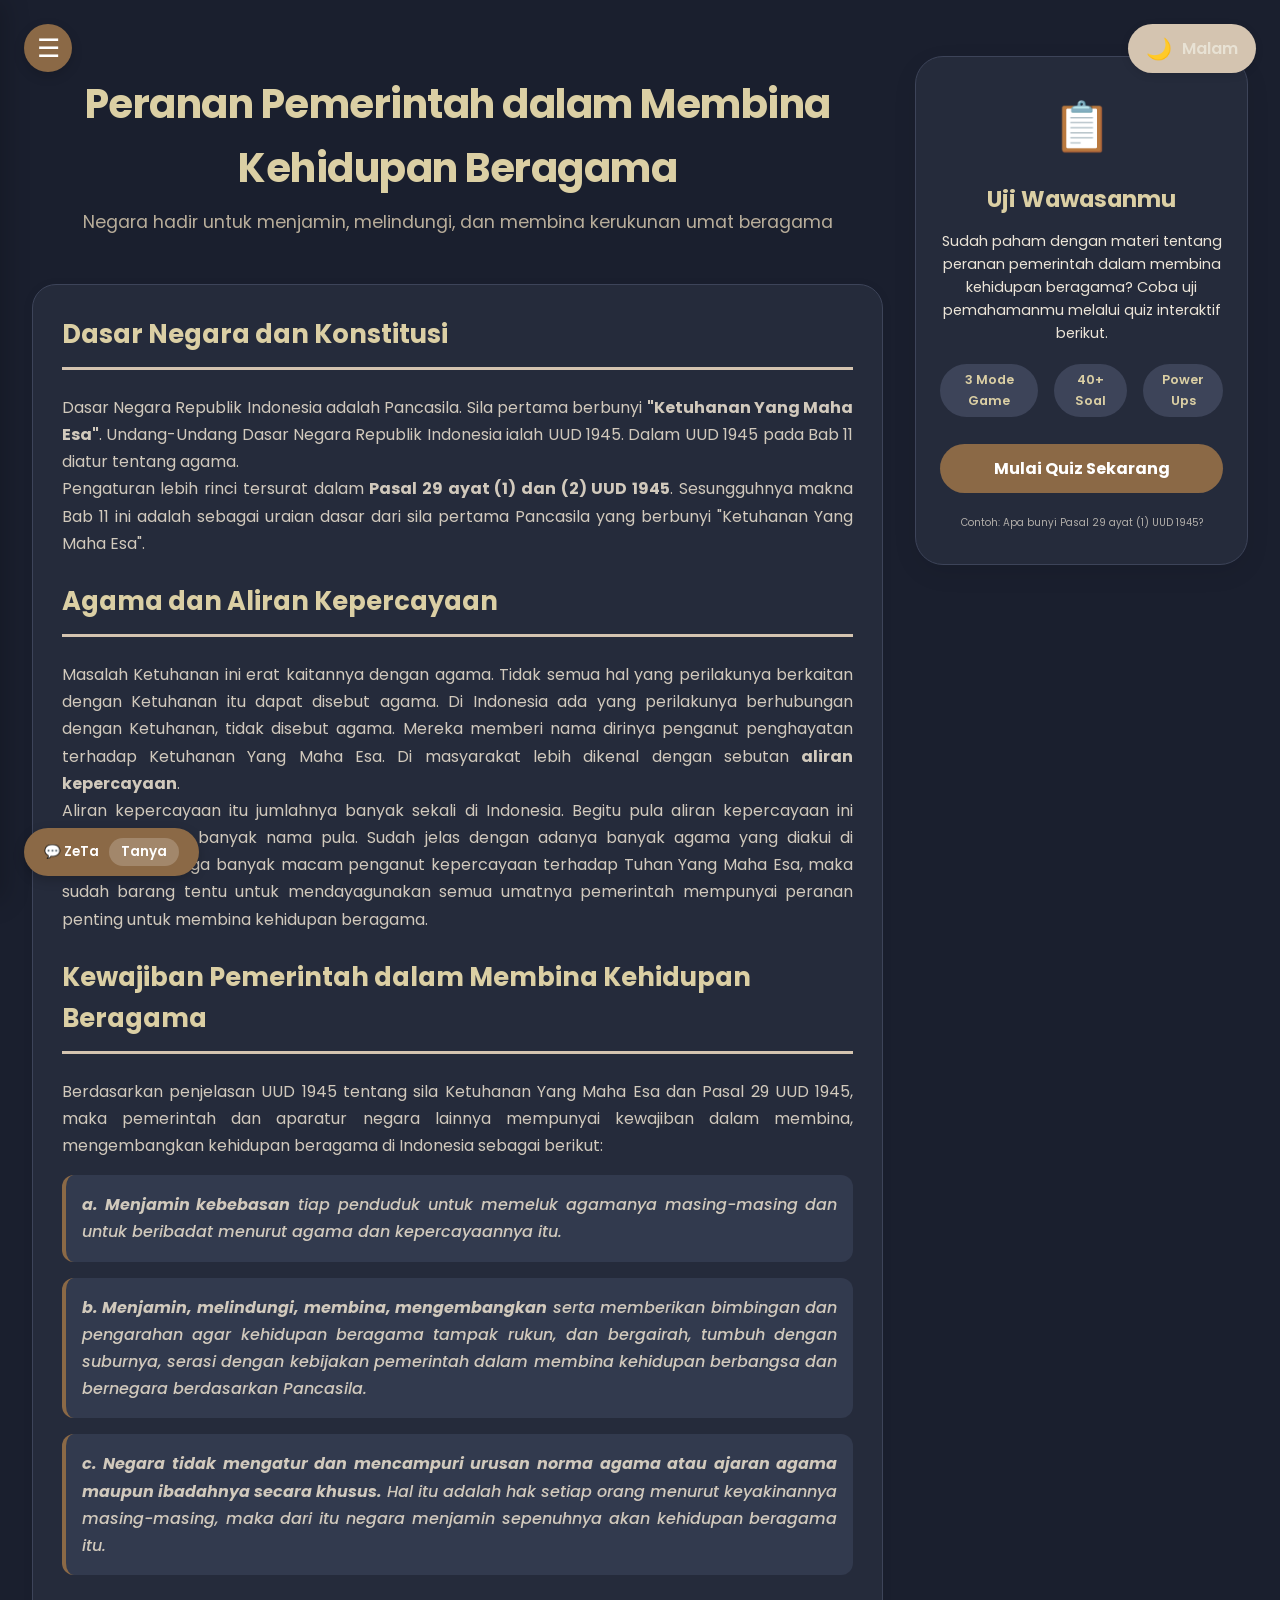
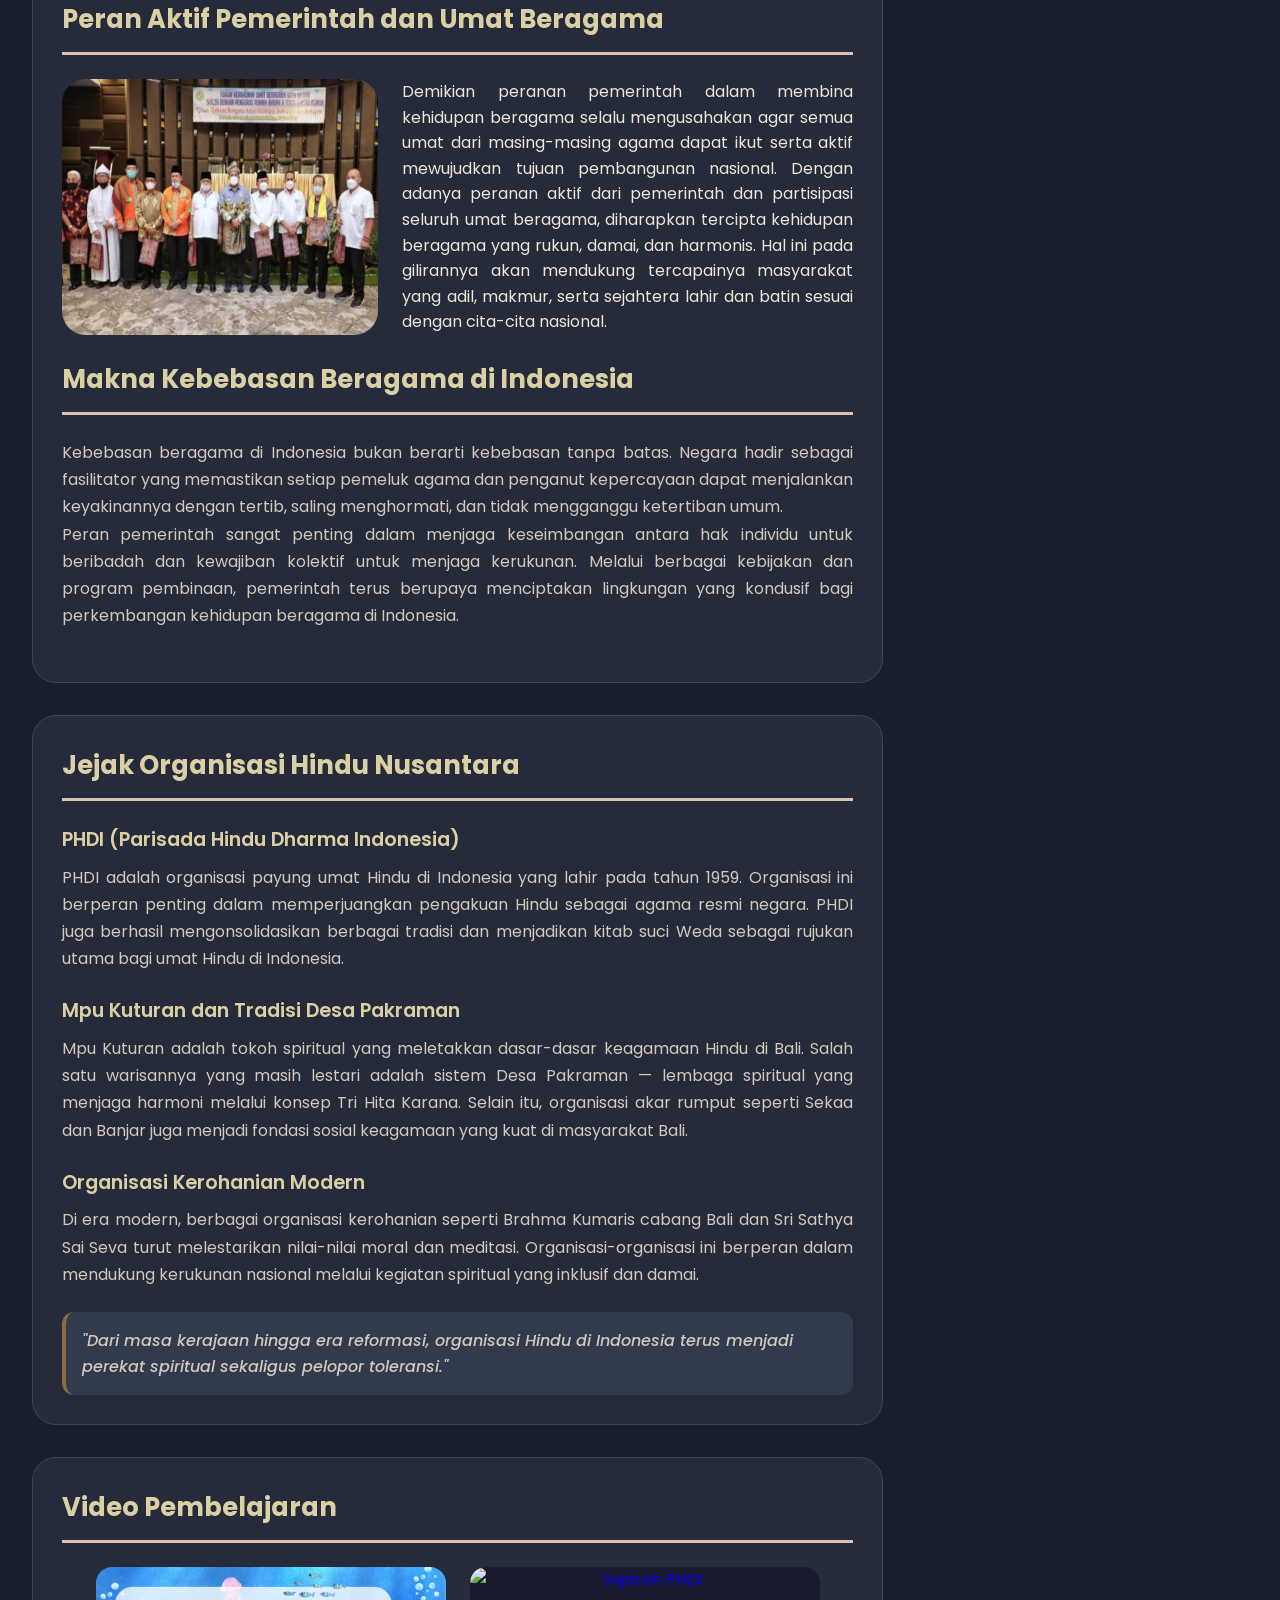
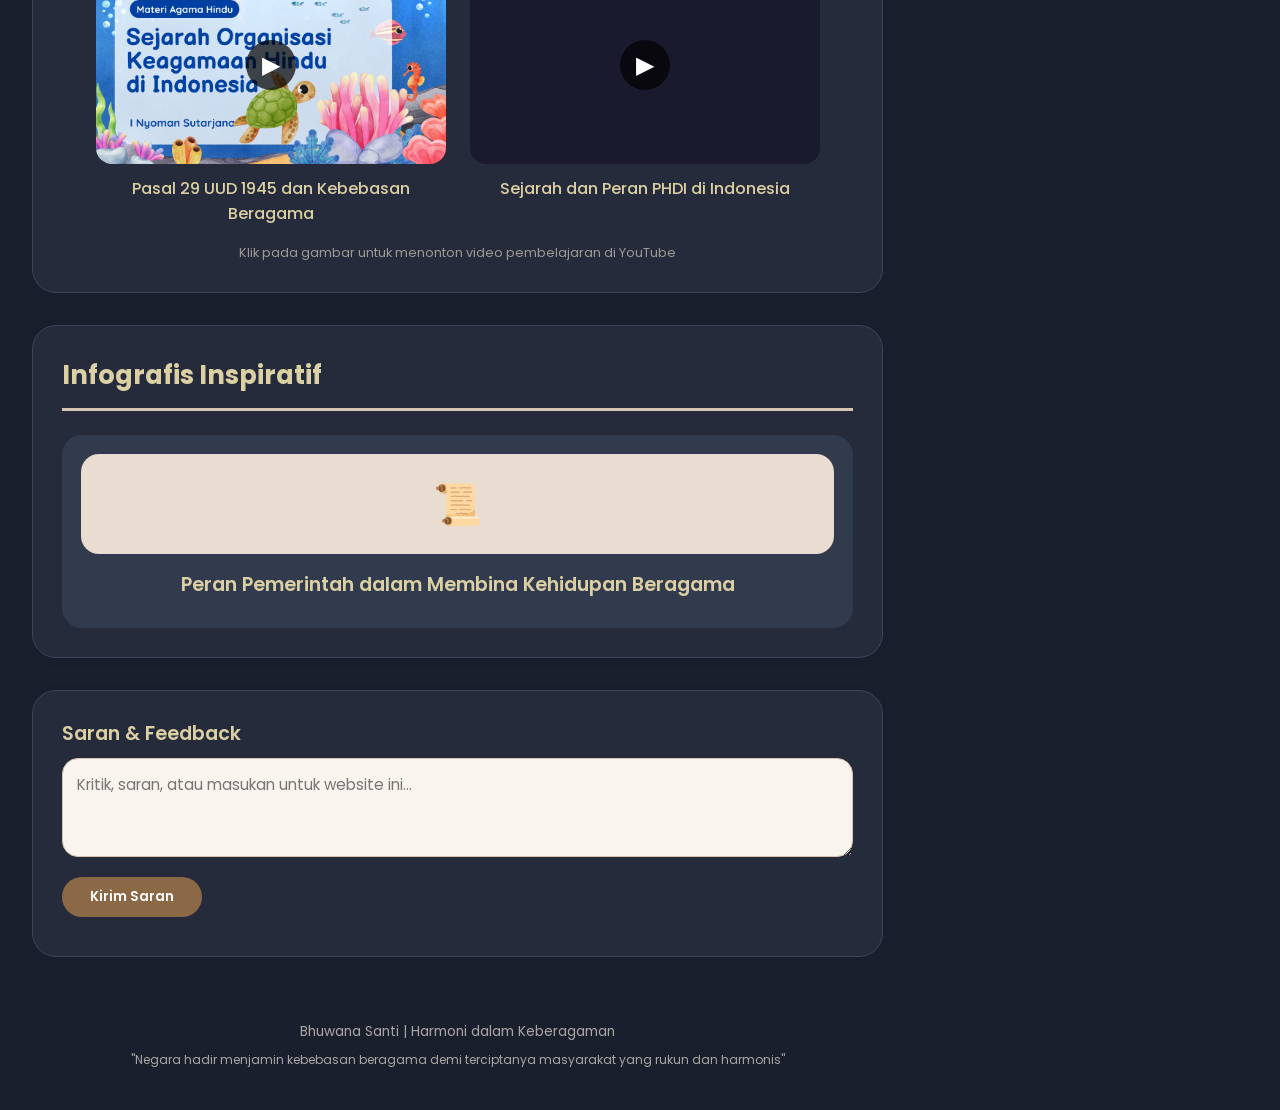
==== commit 4df47784: "update" ====
--- a/index.html
+++ b/index.html
@@ -71,7 +71,7 @@
         <section class="card materi-utama" id="materiSection">
 
           <div class="materi-block">
-            <h2>✍️Dasar Negara dan Konstitusi</h2>
+            <h2>Dasar Negara dan Konstitusi</h2>
             <p>Dasar Negara Republik Indonesia adalah Pancasila. Sila pertama berbunyi <strong>"Ketuhanan Yang Maha
                 Esa"</strong>. Undang-Undang Dasar Negara Republik Indonesia ialah UUD 1945. Dalam UUD 1945 pada Bab 11
               diatur tentang agama.</p>
@@ -81,7 +81,7 @@
           </div>
 
           <div class="materi-block">
-            <h2>🕊️Agama dan Aliran Kepercayaan</h2>
+            <h2>Agama dan Aliran Kepercayaan</h2>
             <p>Masalah Ketuhanan ini erat kaitannya dengan agama. Tidak semua hal yang perilakunya berkaitan dengan
               Ketuhanan itu dapat disebut agama. Di Indonesia ada yang perilakunya berhubungan dengan Ketuhanan, tidak
               disebut agama. Mereka memberi nama dirinya penganut penghayatan terhadap Ketuhanan Yang Maha Esa. Di
@@ -93,7 +93,7 @@
           </div>
 
           <div class="materi-block">
-            <h2>⚖️Kewajiban Pemerintah dalam Membina Kehidupan Beragama</h2>
+            <h2>Kewajiban Pemerintah dalam Membina Kehidupan Beragama</h2>
             <p>Berdasarkan penjelasan UUD 1945 tentang sila Ketuhanan Yang Maha Esa dan Pasal 29 UUD 1945, maka
               pemerintah dan aparatur negara lainnya mempunyai kewajiban dalam membina, mengembangkan kehidupan beragama
               di Indonesia sebagai berikut:</p>
@@ -117,7 +117,7 @@
           </div>
 
           <div class="materi-block">
-            <h2>🤝Peran Aktif Pemerintah dan Umat Beragama</h2>
+            <h2>Peran Aktif Pemerintah dan Umat Beragama</h2>
             <div class="isi">
               <img src="assets/fotoBersama.jpeg"
                 alt="Peran Pemerintah dan Umat Beragama">
@@ -129,7 +129,7 @@
           </div>
 
           <div class="materi-block">
-            <h2>🌿Makna Kebebasan Beragama di Indonesia</h2>
+            <h2>Makna Kebebasan Beragama di Indonesia</h2>
             <p>Kebebasan beragama di Indonesia bukan berarti kebebasan tanpa batas. Negara hadir sebagai fasilitator
               yang memastikan setiap pemeluk agama dan penganut kepercayaan dapat menjalankan keyakinannya dengan
               tertib, saling menghormati, dan tidak mengganggu ketertiban umum.</p>
@@ -141,7 +141,7 @@
 
         <!-- Sejarah Organisasi Hindu di Indonesia -->
         <section class="card">
-          <h2>🕉️Jejak Organisasi Hindu Nusantara</h2>
+          <h2>Jejak Organisasi Hindu Nusantara</h2>
 
           <div class="materi-block">
             <h3>PHDI (Parisada Hindu Dharma Indonesia)</h3>
@@ -172,7 +172,7 @@
 
         <!-- Video pembelajaran -->
         <section class="card">
-          <h2>📺 Video Pembelajaran</h2>
+          <h2>Video Pembelajaran</h2>
           <div class="video-wrapper">
             <div class="video-card">
               <a href="https://youtu.be/wt_t67dRALk?si=U7rBJPdjQbxAaC4t" target="_blank" rel="noopener noreferrer"
@@ -201,35 +201,20 @@
 
         <!-- Infografis visual -->
         <section class="card">
-          <h2>📊 Infografis Inspiratif</h2>
+          <h2>Infografis Inspiratif</h2>
           <div class="infografis-grid">
-            <div class="infografis-item">
+            <a style="text-decoration: none; color: darkgoldenrod;" href="https://canva.link/oamz9buz8qtxzre" class="infografis-item">
               <div class="infografis-img-placeholder">
                 <span class="infografis-icon">📜</span>
               </div>
-              <h3>Pasal 29 UUD 1945</h3>
-              <p>Negara berdasarkan Ketuhanan Yang Maha Esa<br>Negara menjamin kemerdekaan beragama</p>
-            </div>
-            <div class="infografis-item">
-              <div class="infografis-img-placeholder">
-                <span class="infografis-icon">🏛️</span>
-              </div>
-              <h3>Peran Pemerintah</h3>
-              <p>Menjamin, melindungi, membina, mengembangkan kehidupan beragama</p>
-            </div>
-            <div class="infografis-item">
-              <div class="infografis-img-placeholder">
-                <span class="infografis-icon">🤝</span>
-              </div>
-              <h3>Kerukunan Umat</h3>
-              <p>Umat beragama ikut aktif mewujudkan tujuan pembangunan nasional</p>
-            </div>
+              <h3>Peran Pemerintah dalam Membina Kehidupan Beragama</h3>
+            </a>
           </div>
         </section>
 
         <!-- Feedback & saran -->
         <section class="card feedback-section" id="feedbackSection">
-          <h3>✍️ Saran & Feedback</h3>
+          <h3>Saran & Feedback</h3>
           <textarea id="feedbackText" rows="3"
             placeholder="Kritik, saran, atau masukan untuk website ini..."></textarea>
           <button id="submitFeedbackBtn" class="btn-submit">Kirim Saran</button>
@@ -257,7 +242,7 @@
           </div>
           <button class="btn-start-quiz" id="startQuizBtn">Mulai Quiz Sekarang</button>
           <div class="quiz-preview">
-            <small>💡 Contoh: Apa bunyi Pasal 29 ayat (1) UUD 1945?</small>
+            <small>Contoh: Apa bunyi Pasal 29 ayat (1) UUD 1945?</small>
           </div>
         </div>
       </div>
--- a/css/style.css
+++ b/css/style.css
@@ -6,18 +6,19 @@
 }
 
 body {
-  background-color: #F5EDE0;
-  color: #2D2418;
-  font-family: 'Poppins', 'Quicksand', 'Segoe UI', sans-serif;
+  background-color: #f5ede0;
+  color: #2d2418;
+  font-family: "Poppins", "Quicksand", "Segoe UI", sans-serif;
   line-height: 1.6;
-  transition: background 0.3s ease, color 0.3s ease;
-  text-align: justify;
+  transition:
+    background 0.3s ease,
+    color 0.3s ease;
 }
 
 /* Mode Malam - Kontras tetap terjaga */
 body.night-mode {
   background-color: #1a1f2e;
-  color: #E8E2D4;
+  color: #e8e2d4;
 }
 
 body.night-mode .card,
@@ -26,33 +27,33 @@
 body.night-mode .quiz-cover-card,
 body.night-mode .chat-widget-large,
 body.night-mode .quiz-game-container {
-  background-color: #252B3B;
-  color: #ECE5D8;
-  border-color: #3D4459;
+  background-color: #252b3b;
+  color: #ece5d8;
+  border-color: #3d4459;
 }
 
 body.night-mode .materi-block h3,
 body.night-mode .card h2,
 body.night-mode .card h3 {
-  color: #DBCFA4;
+  color: #dbcfa4;
 }
 
 body.night-mode .quiz-option-item {
-  background-color: #323A4E;
-  color: #ECE5D8;
+  background-color: #323a4e;
+  color: #ece5d8;
 }
 
 body.night-mode .quiz-option-item.selected {
-  background-color: #5B6D8F;
+  background-color: #5b6d8f;
 }
 
 body.night-mode .stat-badge {
-  background-color: #3D4459;
-  color: #DBCFA4;
+  background-color: #3d4459;
+  color: #dbcfa4;
 }
 
 body.night-mode .quiz-cover-card h3 {
-  color: #DBCFA4;
+  color: #dbcfa4;
 }
 
 /* Layout Utama */
@@ -94,11 +95,6 @@
     flex: 1 1 100%;
     position: static;
   }
-  .chat-widget-large {
-    width: 90% !important;
-    left: 5% !important;
-    right: 5% !important;
-  }
   .hero-tulisan h1 {
     font-size: 1.8rem !important;
   }
@@ -114,23 +110,23 @@
 .hero-tulisan h1 {
   font-size: 2.5rem;
   font-weight: 700;
-  color: #5C3A1E;
+  color: #5c3a1e;
   letter-spacing: -0.5px;
   margin-bottom: 0.5rem;
 }
 
 body.night-mode .hero-tulisan h1 {
-  color: #DBCFA4;
+  color: #dbcfa4;
 }
 
 .hero-tulisan p {
   font-size: 1.1rem;
-  color: #6B4C33;
+  color: #6b4c33;
   font-weight: 400;
 }
 
 body.night-mode .hero-tulisan p {
-  color: #B8AD9A;
+  color: #b8ad9a;
 }
 
 /* ========== SIDEBAR MENU ========== */
@@ -138,7 +134,7 @@
   position: fixed;
   top: 1.5rem;
   left: 1.5rem;
-  background: #8B6946;
+  background: #8b6946;
   border: none;
   font-size: 1.6rem;
   cursor: pointer;
@@ -148,14 +144,14 @@
   display: flex;
   align-items: center;
   justify-content: center;
-  box-shadow: 0 4px 12px rgba(0,0,0,0.15);
+  box-shadow: 0 4px 12px rgba(0, 0, 0, 0.15);
   z-index: 1001;
   color: white;
   transition: 0.2s;
 }
 
 .menu-btn:hover {
-  background: #6E4F32;
+  background: #6e4f32;
   transform: scale(1.02);
 }
 
@@ -165,7 +161,7 @@
   left: 0;
   width: 100%;
   height: 100%;
-  background: rgba(0,0,0,0.5);
+  background: rgba(0, 0, 0, 0.5);
   z-index: 1002;
   visibility: hidden;
   opacity: 0;
@@ -183,8 +179,8 @@
   left: -300px;
   width: 300px;
   height: 100%;
-  background: #FFF8F0;
-  box-shadow: 4px 0 25px rgba(0,0,0,0.2);
+  background: #fff8f0;
+  box-shadow: 4px 0 25px rgba(0, 0, 0, 0.2);
   z-index: 1003;
   transition: left 0.25s ease;
   padding: 2rem 1.5rem;
@@ -203,7 +199,7 @@
   font-size: 1.5rem;
   align-self: flex-end;
   cursor: pointer;
-  color: #5C3A1E;
+  color: #5c3a1e;
   font-weight: 600;
 }
 
@@ -214,38 +210,38 @@
 }
 
 .nav-item {
-  background: #E8DDD0;
-  border: 2px solid #C4B5A0;
+  background: #e8ddd0;
+  border: 2px solid #c4b5a0;
   border-radius: 60px;
   padding: 12px 20px;
   font-size: 1.1rem;
   font-weight: 600;
   text-align: left;
   cursor: pointer;
-  color: #3D2B1C;
+  color: #3d2b1c;
   transition: all 0.2s;
-  font-family: 'Poppins', sans-serif;
+  font-family: "Poppins", sans-serif;
 }
 
 .nav-item:hover {
-  background: #D4C4B0;
-  border-color: #8B6946;
+  background: #d4c4b0;
+  border-color: #8b6946;
   transform: translateX(5px);
 }
 
 body.night-mode .sidebar-panel {
-  background: #252B3B;
+  background: #252b3b;
 }
 
 body.night-mode .nav-item {
-  background: #323A4E;
-  border-color: #4A5168;
-  color: #ECE5D8;
+  background: #323a4e;
+  border-color: #4a5168;
+  color: #ece5d8;
 }
 
 body.night-mode .nav-item:hover {
-  background: #4A5168;
-  border-color: #8B6946;
+  background: #4a5168;
+  border-color: #8b6946;
 }
 
 /* ========== FITUR SIANG MALAM ========== */
@@ -253,7 +249,7 @@
   position: fixed;
   top: 1.5rem;
   right: 1.5rem;
-  background: #D4C4B0;
+  background: #d4c4b0;
   border-radius: 60px;
   padding: 8px 18px;
   display: flex;
@@ -262,14 +258,14 @@
   z-index: 1000;
   font-weight: 600;
   cursor: pointer;
-  box-shadow: 0 2px 8px rgba(0,0,0,0.1);
+  box-shadow: 0 2px 8px rgba(0, 0, 0, 0.1);
   transition: all 0.2s;
-  font-family: 'Poppins', sans-serif;
+  font-family: "Poppins", sans-serif;
 }
 
 .theme-toggle:hover {
   transform: scale(1.02);
-  background: #C4B19A;
+  background: #c4b19a;
 }
 
 .theme-toggle:active {
@@ -293,32 +289,46 @@
   font-size: 1.3rem;
 }
 
-/* ========== CHAT WIDGET ========== */
+/* ========== CHAT WIDGET - FORCE CENTER (PASTI JADI) ========== */
 .chat-widget-large {
-  position: fixed;
-  top: 50%;
-  left: 50%;
-  transform: translate(-50%, -50%);
-  width: 600px;
-  max-width: 90vw;
-  height: 520px;
-  max-height: 80vh;
-  background: #FFFFFF;
+  position: fixed !important;
+  top: 50% !important;
+  left: 50% !important;
+  transform: translate(-50%, -50%) !important;
+  -webkit-transform: translate(-50%, -50%) !important;
+  -moz-transform: translate(-50%, -50%) !important;
+  -ms-transform: translate(-50%, -50%) !important;
+  width: 600px !important;
+  max-width: 90vw !important;
+  height: 500px !important;
+  max-height: 80vh !important;
+  background: #fffef7;
   border-radius: 28px;
-  box-shadow: 0 25px 50px rgba(0,0,0,0.3);
-  z-index: 2000;
+  box-shadow: 0 20px 40px rgba(0, 0, 0, 0.3);
+  z-index: 2000 !important;
   display: none;
   flex-direction: column;
   overflow: hidden;
-  border: 1px solid #D4C4B0;
+  border: 1px solid #ead6bb;
+  margin: 0 !important;
+  padding: 0 !important;
+  right: auto !important;
+  bottom: auto !important;
+  left: 50% !important;
+  right: auto !important;
+  top: 50% !important;
+  bottom: auto !important;
 }
 
 .chat-widget-large.show {
-  display: flex;
+  display: flex !important;
+}
+.chat-widget-large.show {
+  display: flex !important;
 }
 
 .chat-header-large {
-  background: #7C5F42;
+  background: #7c5f42;
   color: white;
   padding: 16px 20px;
   display: flex;
@@ -344,14 +354,15 @@
   display: flex;
   flex-direction: column;
   gap: 12px;
-  background: #F9F5EE;
+  background: #f9f5ee;
 }
 
 body.night-mode .chat-body-large {
-  background: #1E2433;
-}
-
-.bot-message, .user-message {
+  background: #1e2433;
+}
+
+.bot-message,
+.user-message {
   padding: 12px 16px;
   border-radius: 18px;
   max-width: 85%;
@@ -361,13 +372,13 @@
 }
 
 .bot-message {
-  background: #E8DDD0;
+  background: #e8ddd0;
   align-self: flex-start;
-  color: #2D2418;
+  color: #2d2418;
 }
 
 .user-message {
-  background: #8B6946;
+  background: #8b6946;
   align-self: flex-end;
   color: white;
 }
@@ -375,7 +386,7 @@
 .chat-input-area-large {
   display: flex;
   padding: 12px;
-  border-top: 1px solid #D4C4B0;
+  border-top: 1px solid #d4c4b0;
   gap: 10px;
   background: white;
 }
@@ -383,27 +394,27 @@
 .chat-input-area-large input {
   flex: 1;
   padding: 12px 18px;
-  border: 1px solid #D4C4B0;
+  border: 1px solid #d4c4b0;
   border-radius: 40px;
   outline: none;
-  font-family: 'Poppins', sans-serif;
+  font-family: "Poppins", sans-serif;
   font-size: 0.9rem;
 }
 
 .chat-input-area-large button {
-  background: #8B6946;
+  background: #8b6946;
   border: none;
   padding: 0 22px;
   border-radius: 40px;
   color: white;
   cursor: pointer;
   font-weight: 600;
-  font-family: 'Poppins', sans-serif;
+  font-family: "Poppins", sans-serif;
   transition: 0.2s;
 }
 
 .chat-input-area-large button:hover {
-  background: #6E4F32;
+  background: #6e4f32;
 }
 
 /* ========== ZETA BOT FLOAT ========== */
@@ -411,7 +422,7 @@
   position: fixed;
   bottom: 1.5rem;
   left: 1.5rem;
-  background: #8B6946;
+  background: #8b6946;
   border-radius: 60px;
   padding: 10px 20px;
   display: flex;
@@ -421,19 +432,19 @@
   z-index: 1000;
   border: none;
   font-weight: 600;
-  box-shadow: 0 4px 12px rgba(0,0,0,0.2);
-  color: white;
-  font-family: 'Poppins', sans-serif;
+  box-shadow: 0 4px 12px rgba(0, 0, 0, 0.2);
+  color: white;
+  font-family: "Poppins", sans-serif;
   transition: 0.2s;
 }
 
 .zeta-bot-float:hover {
-  background: #6E4F32;
+  background: #6e4f32;
   transform: scale(1.02);
 }
 
 .bubble-icon {
-  background: rgba(255,255,255,0.2);
+  background: rgba(255, 255, 255, 0.2);
   border-radius: 40px;
   padding: 4px 12px;
   font-size: 0.85rem;
@@ -441,27 +452,27 @@
 
 /* ========== CARD & KOMPONEN ========== */
 .card {
-  background: #FFFFFF;
+  background: #ffffff;
   border-radius: 24px;
   padding: 1.8rem;
   margin-bottom: 2rem;
-  box-shadow: 0 2px 12px rgba(0,0,0,0.06);
-  border: 1px solid #E8DDD0;
+  box-shadow: 0 2px 12px rgba(0, 0, 0, 0.06);
+  border: 1px solid #e8ddd0;
 }
 
 .card h2 {
   font-size: 1.6rem;
   font-weight: 700;
-  color: #5C3A1E;
+  color: #5c3a1e;
   margin-bottom: 1.5rem;
   padding-bottom: 0.75rem;
-  border-bottom: 3px solid #D4C4B0;
+  border-bottom: 3px solid #d4c4b0;
 }
 
 .card h3 {
   font-size: 1.2rem;
   font-weight: 600;
-  color: #6B4C33;
+  color: #6b4c33;
   margin-bottom: 0.5rem;
 }
 
@@ -470,29 +481,30 @@
 }
 
 .materi-block p {
-  color: #3D2B1C;
+  color: #3d2b1c;
   line-height: 1.7;
+  text-align: justify;
 }
 
 body.night-mode .card p,
 body.night-mode .materi-block p {
-  color: #D1C9BC;
+  color: #d1c9bc;
 }
 
 .quote-text {
   font-style: italic;
   padding: 1rem;
-  background: #F5EDE0;
-  border-left: 4px solid #8B6946;
+  background: #f5ede0;
+  border-left: 4px solid #8b6946;
   border-radius: 12px;
   margin-top: 1rem;
   font-weight: 500;
-  color: #5C3A1E;
+  color: #5c3a1e;
 }
 
 body.night-mode .quote-text {
-  background: #323A4E;
-  color: #DBCFA4;
+  background: #323a4e;
+  color: #dbcfa4;
 }
 
 /* ========== VIDEO THUMBNAIL ========== */
@@ -500,10 +512,12 @@
   display: flex;
   gap: 1.5rem;
   flex-wrap: wrap;
+  justify-content: center;
 }
 
 .video-card {
   flex: 1;
+  min-width: 240px;
   max-width: 350px;
   text-align: center;
 }
@@ -552,7 +566,7 @@
 }
 
 .video-link:hover .play-button {
-  background: #8B6946;
+  background: #8b6946;
   width: 60px;
   height: 60px;
   font-size: 30px;
@@ -561,11 +575,11 @@
 .video-card p {
   margin-top: 0.75rem;
   font-weight: 500;
-  color: #5C3A1E;
+  color: #5c3a1e;
 }
 
 body.night-mode .video-card p {
-  color: #DBCFA4;
+  color: #dbcfa4;
 }
 
 .video-note {
@@ -575,33 +589,68 @@
   opacity: 0.7;
 }
 
-@media (max-width: 600px) {
+/* ========== RESPONSIVE MOBILE ========== */
+@media (max-width: 768px) {
+  .app-wrapper {
+    padding: 1rem;
+  }
+
+  .hero-tulisan h1 {
+    font-size: 1.5rem !important;
+  }
+
+  .hero-tulisan p {
+    font-size: 0.9rem;
+  }
+
+  .isi {
+    flex-direction: column;
+  }
+
+  .isi img {
+    width: 100%;
+    margin: 0 0 1rem 0;
+  }
+
+  .card h2 {
+    font-size: 1.3rem;
+    text-align: left;
+  }
+
+  .card h3 {
+    font-size: 1.1rem;
+  }
+
+  /* CHAT WIDGET KHUSUS HP - PASTI CENTER */
+  .chat-widget-large {
+    position: fixed !important;
+    top: 50% !important;
+    left: 50% !important;
+    transform: translate(-50%, -50%) !important;
+    -webkit-transform: translate(-50%, -50%) !important;
+    width: 320px !important;
+    max-width: 85% !important;
+    height: 450px !important;
+  }
+
   .play-button {
     width: 40px;
     height: 40px;
     font-size: 18px;
   }
+
   .video-link:hover .play-button {
     width: 50px;
     height: 50px;
     font-size: 24px;
   }
 
-  .isi {
-    flex-direction: column;
-  }
-
-  .isi img {
-    width: 100%;
-    margin: 0 0 1rem 0;
-  }
-
-  body h2 {
-    text-align: left;
-  }
-}
-
-/* Infografis */
+  .video-card {
+    min-width: 100%;
+  }
+}
+
+/* ========== Infografis ========== */
 .infografis-grid {
   display: flex;
   flex-wrap: wrap;
@@ -612,7 +661,7 @@
 .infografis-item {
   flex: 1;
   text-align: center;
-  background: #F5F0E8;
+  background: #f5f0e8;
   border-radius: 20px;
   padding: 1.2rem;
   transition: transform 0.2s;
@@ -623,7 +672,7 @@
 }
 
 .infografis-img-placeholder {
-  background: #E8DDD0;
+  background: #e8ddd0;
   height: 100px;
   border-radius: 18px;
   display: flex;
@@ -637,22 +686,22 @@
 }
 
 body.night-mode .infografis-item {
-  background: #323A4E;
-}
-
-/* Feedback Section */
+  background: #323a4e;
+}
+
+/* ========== Feedback Section ========== */
 .feedback-section textarea {
   width: 100%;
   padding: 14px;
   border-radius: 16px;
-  border: 1px solid #D4C4B0;
-  background: #F9F5EE;
-  font-family: 'Poppins', sans-serif;
+  border: 1px solid #d4c4b0;
+  background: #f9f5ee;
+  font-family: "Poppins", sans-serif;
   font-size: 0.95rem;
 }
 
 .btn-submit {
-  background: #8B6946;
+  background: #8b6946;
   border: none;
   padding: 10px 28px;
   border-radius: 40px;
@@ -660,12 +709,12 @@
   margin-top: 12px;
   cursor: pointer;
   font-weight: 600;
-  font-family: 'Poppins', sans-serif;
+  font-family: "Poppins", sans-serif;
   transition: 0.2s;
 }
 
 .btn-submit:hover {
-  background: #6E4F32;
+  background: #6e4f32;
 }
 
 .feedback-message {
@@ -673,6 +722,7 @@
   font-size: 0.85rem;
 }
 
+/* ========== Footer ========== */
 footer {
   text-align: center;
   padding: 2rem 0 1rem;
@@ -682,12 +732,12 @@
 
 /* ========== QUIZ COVER CARD (KANAN) ========== */
 .quiz-cover-card {
-  background: #FFFFFF;
+  background: #ffffff;
   border-radius: 28px;
   padding: 2rem 1.5rem;
   text-align: center;
-  box-shadow: 0 8px 24px rgba(0,0,0,0.08);
-  border: 1px solid #E8DDD0;
+  box-shadow: 0 8px 24px rgba(0, 0, 0, 0.08);
+  border: 1px solid #e8ddd0;
 }
 
 .quiz-cover-icon {
@@ -699,12 +749,13 @@
   font-size: 1.4rem;
   font-weight: 700;
   margin-bottom: 0.75rem;
-  color: #8B6946;
+  color: #8b6946;
 }
 
 .quiz-cover-card p {
   margin-bottom: 1rem;
   font-size: 0.9rem;
+  text-align: center;
 }
 
 .quiz-stats {
@@ -715,16 +766,16 @@
 }
 
 .stat-badge {
-  background: #E8DDD0;
+  background: #e8ddd0;
   padding: 6px 14px;
   border-radius: 40px;
   font-size: 0.8rem;
   font-weight: 600;
-  color: #5C3A1E;
+  color: #5c3a1e;
 }
 
 .btn-start-quiz {
-  background: #8B6946;
+  background: #8b6946;
   color: white;
   border: none;
   padding: 12px 28px;
@@ -735,11 +786,11 @@
   margin-top: 0.5rem;
   transition: 0.2s;
   width: 100%;
-  font-family: 'Poppins', sans-serif;
+  font-family: "Poppins", sans-serif;
 }
 
 .btn-start-quiz:hover {
-  background: #6E4F32;
+  background: #6e4f32;
   transform: translateY(-2px);
 }
 
@@ -751,7 +802,7 @@
 
 /* ========== QUIZ PAGE (quiz.html) ========== */
 .quiz-page-body {
-  background: linear-gradient(135deg, #F5EDE0 0%, #EBE0D0 100%);
+  background: linear-gradient(135deg, #f5ede0 0%, #ebe0d0 100%);
   min-height: 100vh;
   display: flex;
   align-items: center;
@@ -762,10 +813,10 @@
 .quiz-game-container {
   max-width: 750px;
   width: 100%;
-  background: #FFFFFF;
+  background: #ffffff;
   border-radius: 32px;
   padding: 2rem;
-  box-shadow: 0 20px 40px rgba(0,0,0,0.1);
+  box-shadow: 0 20px 40px rgba(0, 0, 0, 0.1);
 }
 
 .quiz-header {
@@ -776,7 +827,7 @@
 .quiz-header h1 {
   font-size: 1.8rem;
   font-weight: 700;
-  color: #5C3A1E;
+  color: #5c3a1e;
   margin-bottom: 0.3rem;
 }
 
@@ -784,7 +835,7 @@
   background: none;
   border: none;
   font-size: 0.9rem;
-  color: #8B6946;
+  color: #8b6946;
   cursor: pointer;
   margin-bottom: 1rem;
   font-weight: 600;
@@ -802,7 +853,7 @@
 .quiz-progress {
   font-size: 0.9rem;
   font-weight: 600;
-  color: #8B6946;
+  color: #8b6946;
   margin-bottom: 1rem;
   text-align: center;
 }
@@ -823,7 +874,7 @@
 }
 
 .quiz-option-item {
-  background: #F5F0E8;
+  background: #f5f0e8;
   padding: 14px 20px;
   border-radius: 60px;
   cursor: pointer;
@@ -833,14 +884,14 @@
 }
 
 .quiz-option-item:hover {
-  background: #E8DDD0;
+  background: #e8ddd0;
   transform: translateX(5px);
 }
 
 .quiz-option-item.selected {
-  background: #8B6946;
-  color: white;
-  border-color: #6E4F32;
+  background: #8b6946;
+  color: white;
+  border-color: #6e4f32;
 }
 
 .quiz-navigation {
@@ -853,7 +904,7 @@
 .quiz-nav-btn {
   flex: 1;
   padding: 12px 20px;
-  background: #8B6946;
+  background: #8b6946;
   border: none;
   border-radius: 60px;
   cursor: pointer;
@@ -863,11 +914,11 @@
 }
 
 .quiz-nav-btn:hover:not(:disabled) {
-  background: #6E4F32;
+  background: #6e4f32;
 }
 
 .quiz-nav-btn:disabled {
-  background: #D4C4B0;
+  background: #d4c4b0;
   cursor: not-allowed;
   opacity: 0.6;
 }
@@ -876,4 +927,4 @@
   margin-top: 1.5rem;
   font-weight: 600;
   text-align: center;
-}+}
